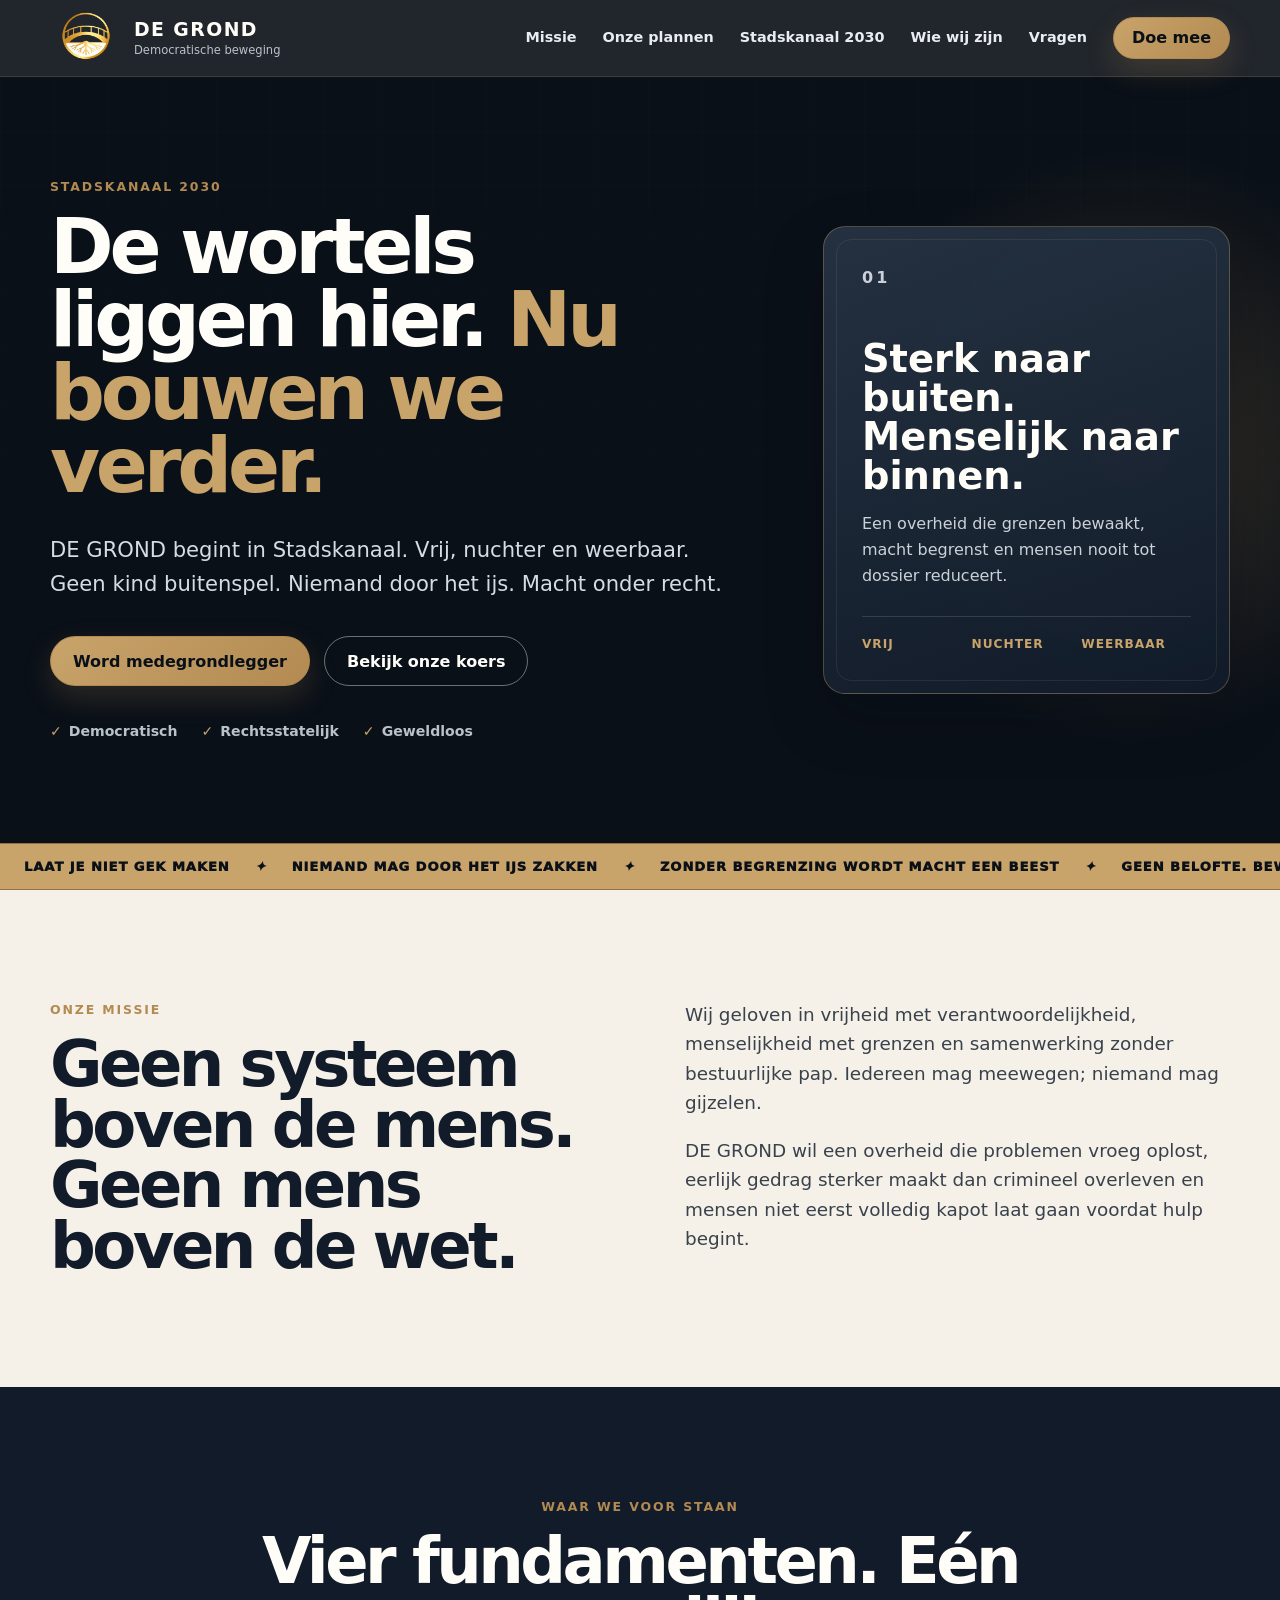
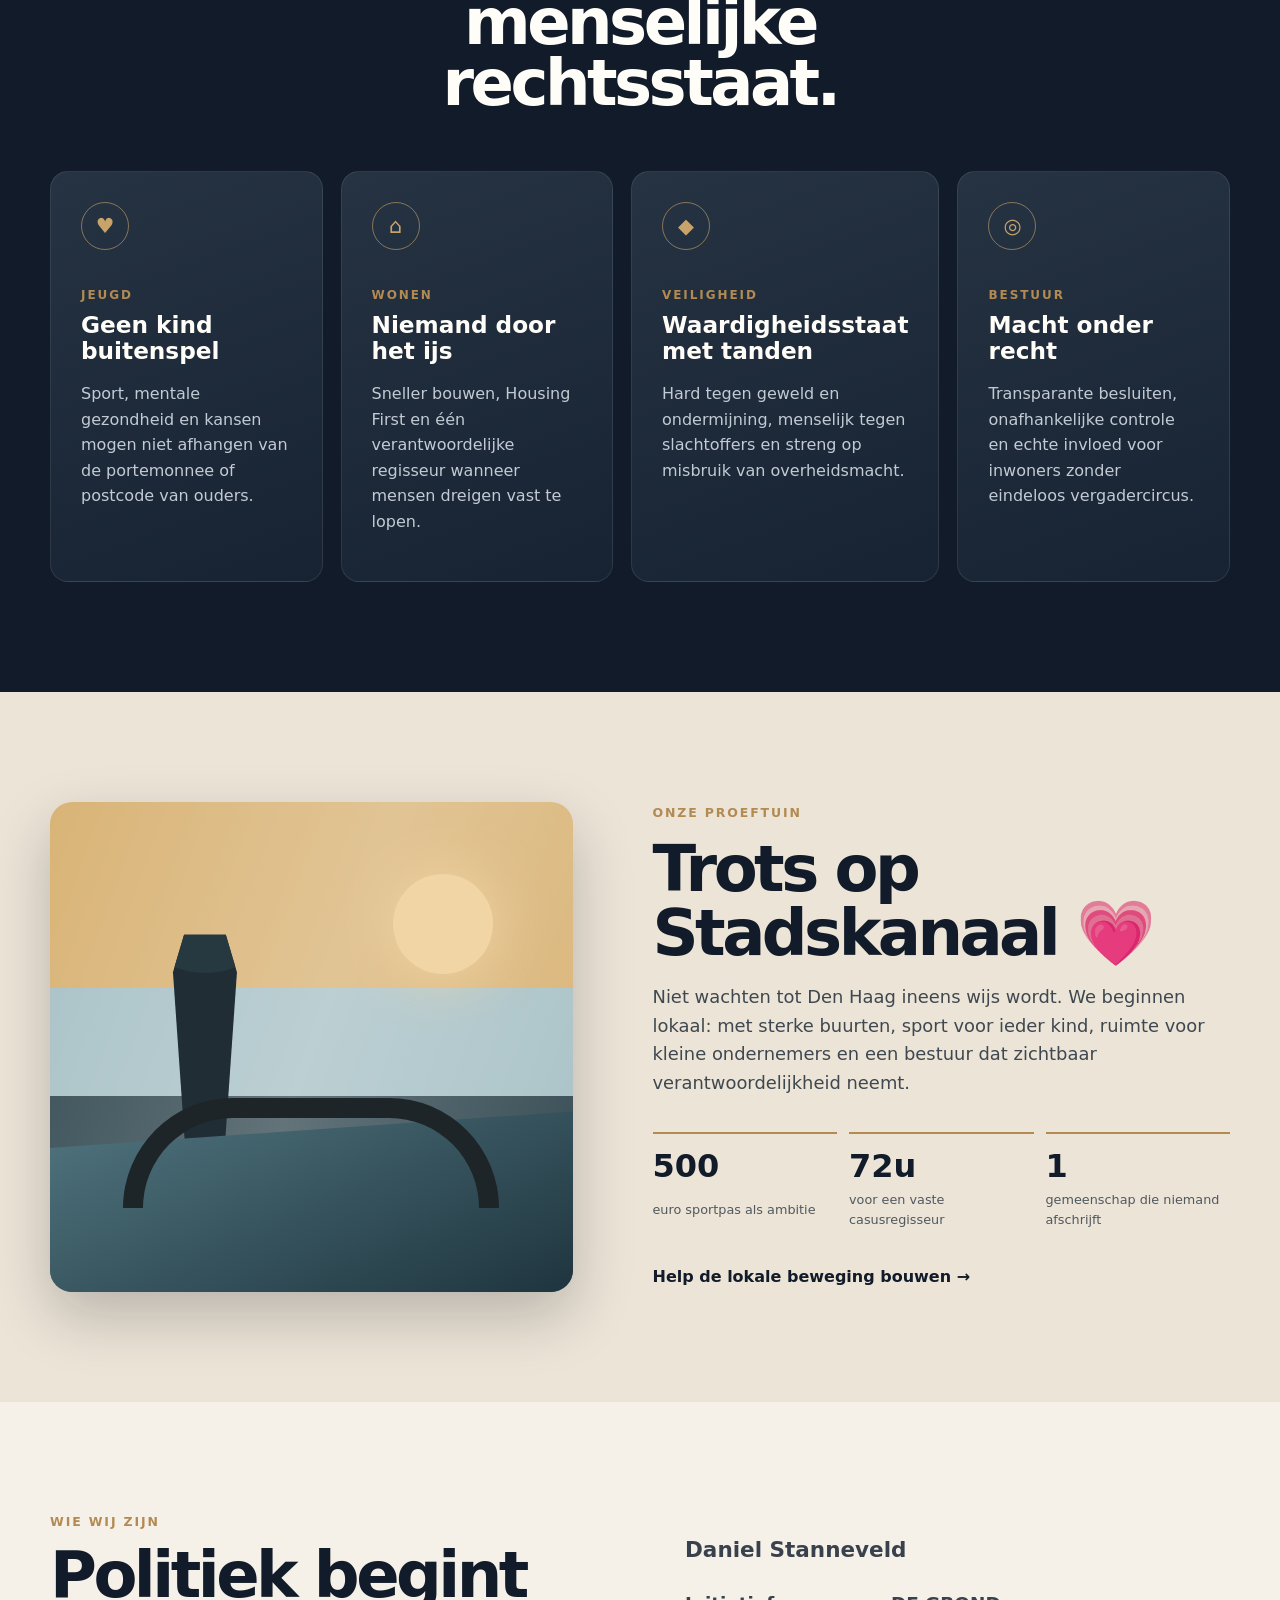
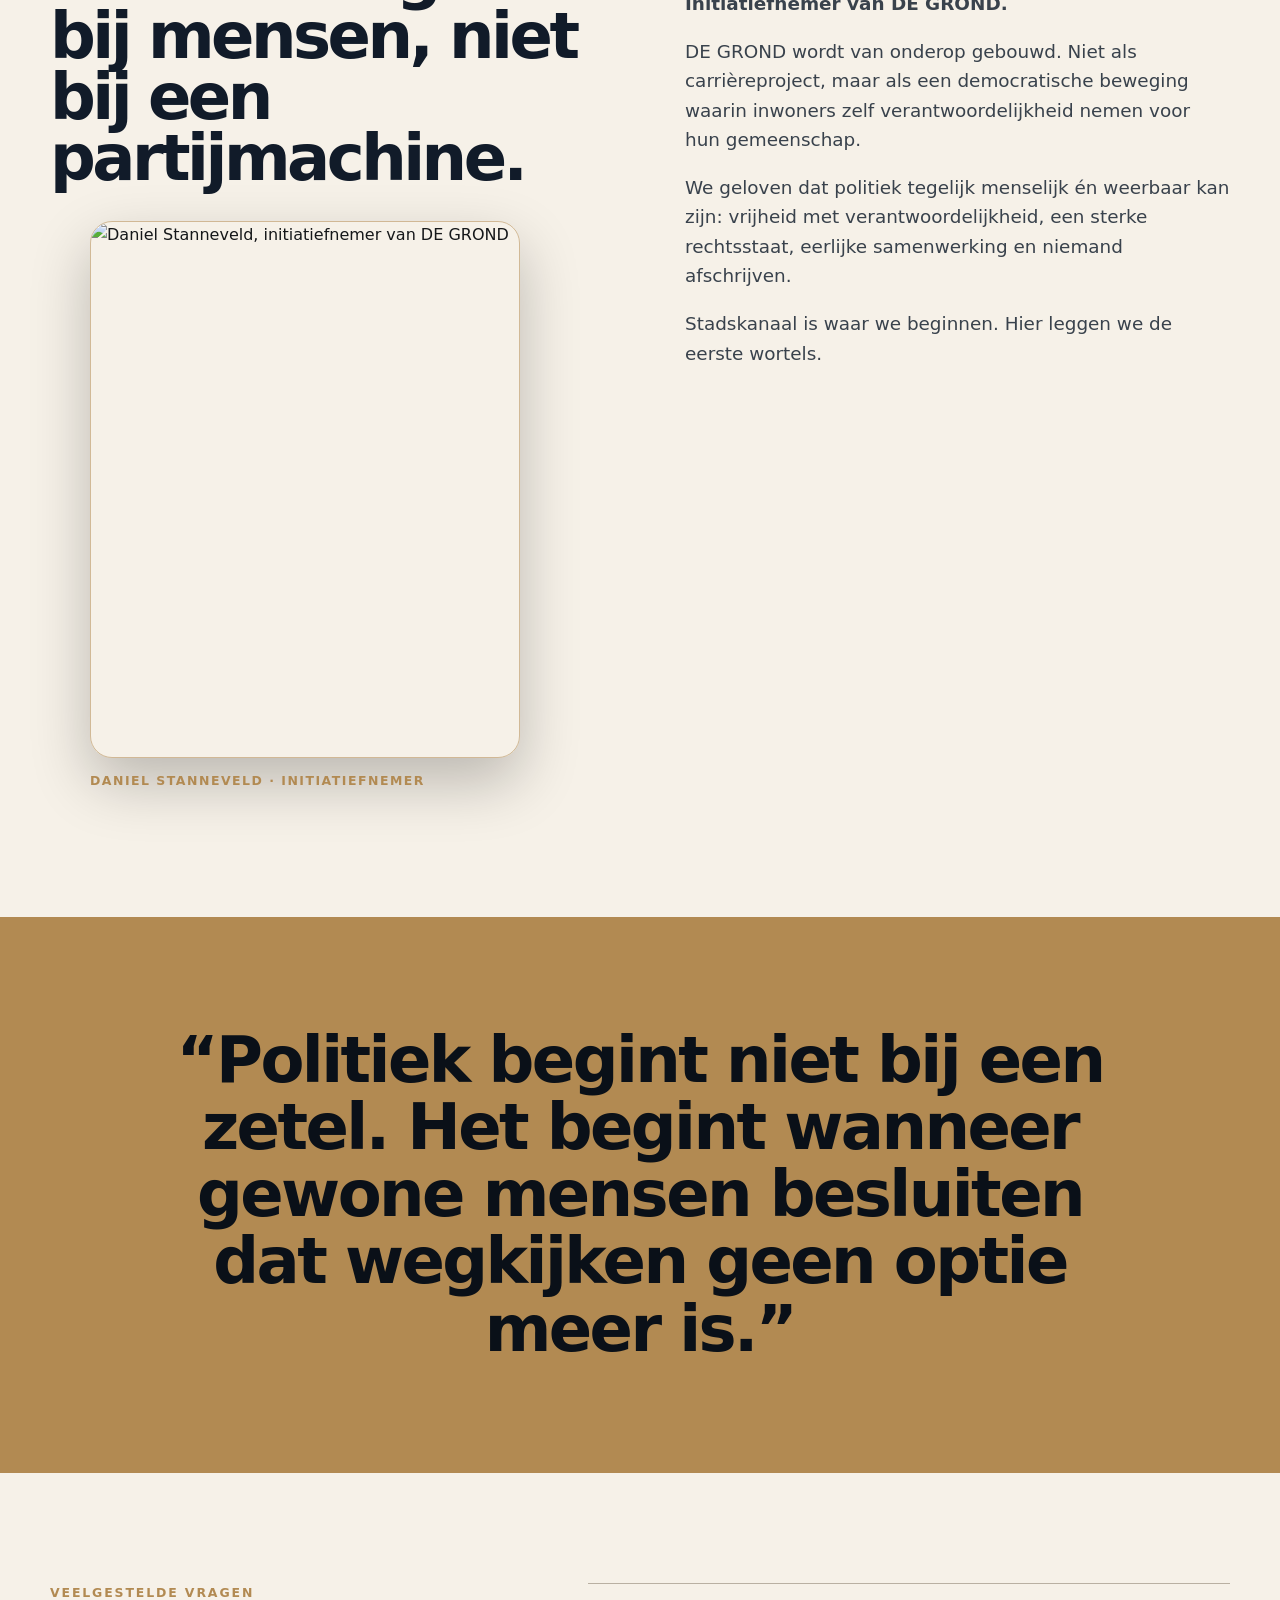
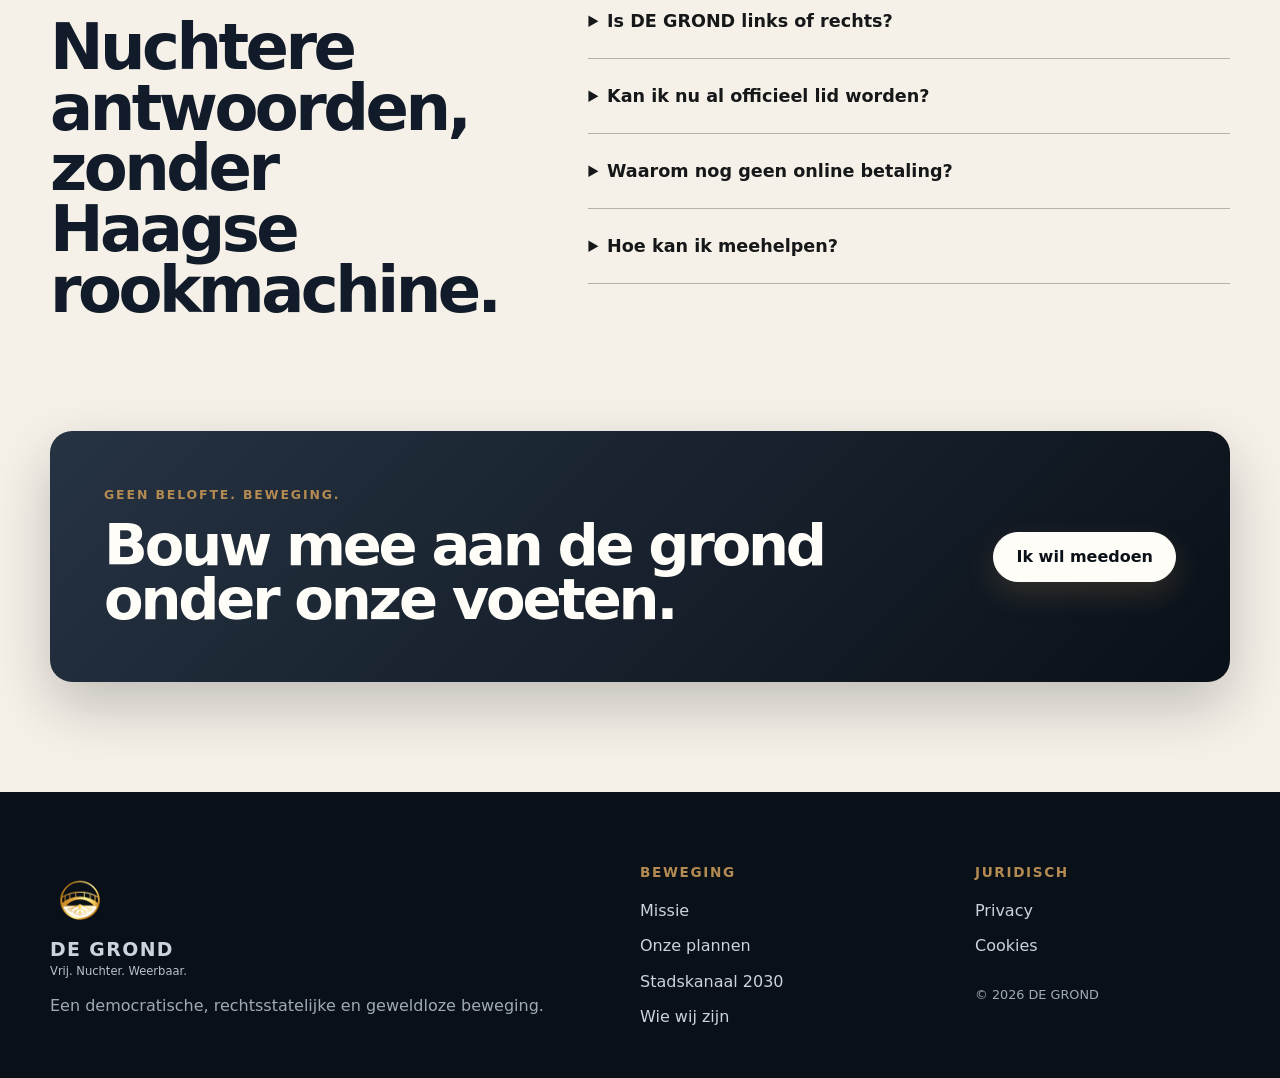
==== index.html @ 5d7a9bae "Update index.html" ====
<!doctype html>
<html lang="nl">
<head>
<meta charset="utf-8"/>
<meta content="width=device-width, initial-scale=1" name="viewport"/>
<meta content="#111B29" name="theme-color"/>
<title>DE GROND — Vrij. Nuchter. Weerbaar.</title>
<meta content="DE GROND is een democratische beweging uit Stadskanaal. Vrij. Nuchter. Weerbaar. Geen kind buitenspel. Niemand door het ijs. Macht onder recht." name="description"/>
<link href="https://de-grond-website.pages.dev/" rel="canonical"/>
<meta content="DE GROND — Vrij. Nuchter. Weerbaar." property="og:title"/>
<meta content="Een menselijk Nederland met ruggengraat. Geen kind buitenspel. Niemand mag door het ijs zakken." property="og:description"/>
<meta content="website" property="og:type"/>
<meta content="https://de-grond-website.pages.dev/" property="og:url"/>
<meta content="https://de-grond-website.pages.dev/logo.png" property="og:image"/>
<link href="styles.css" rel="stylesheet"/>
<link href="logo.png" rel="icon" type="image/png"/>
<!-- Alleen voor de foto in 'Wie wij zijn'. De rest van de vormgeving blijft in styles.css. -->
<style>
    .founder-photo-wrap {
      margin-top: 2rem;
      max-width: 430px;
    }

    .founder-photo {
      display: block;
      width: 100%;
      height: auto;
      aspect-ratio: 4 / 5;
      object-fit: cover;
      object-position: center top;
      border-radius: 22px;
      border: 1px solid rgba(178, 138, 82, 0.55);
      box-shadow: 0 24px 60px rgba(0, 0, 0, 0.24);
    }

    .founder-caption {
      margin: 0.8rem 0 0;
      font-size: 0.78rem;
      font-weight: 800;
      letter-spacing: 0.12em;
      text-transform: uppercase;
      color: #B28A52;
    }

    @media (max-width: 760px) {
      .founder-photo-wrap {
        max-width: 100%;
      }
    }
  

    /* Houd het eerste deel van de hero-titel in de oorspronkelijke kleur/opmaak. */
    .hero h1 .dg-title-main { color: inherit !important; display: inline !important; }

    /* =========================================================
       BEHEERSTAND — alleen zichtbaar met ?beheer=1
       ========================================================= */
    #dg-editor-root, #dg-editor-root * { box-sizing: border-box; }
    #dg-editor-root { position: relative; z-index: 2147483000; font-family: Arial, Helvetica, sans-serif; }
    .dg-admin-pill {
      position: fixed; left: 16px; bottom: 16px; z-index: 2147483000;
      display: flex; align-items: center; gap: 8px; padding: 9px 12px;
      border-radius: 999px; color: #fff; background: #0A1018;
      border: 1px solid rgba(200,163,106,.55); box-shadow: 0 10px 28px rgba(0,0,0,.35);
      font-size: 13px; font-weight: 800; letter-spacing: .02em;
    }
    .dg-admin-pill button { all: unset; cursor: pointer; color: #C8A36A; padding: 2px 4px; }
    .dg-editor-panel {
      position: fixed; z-index: 2147483001; top: 0; right: 0; width: min(430px, 96vw); height: 100vh;
      display: flex; flex-direction: column; color: #eef3f7; background: #0A1018;
      border-left: 1px solid rgba(200,163,106,.28); box-shadow: -20px 0 50px rgba(0,0,0,.32);
      transform: translateX(102%); transition: transform .22s ease;
    }
    .dg-editor-panel.dg-open { transform: translateX(0); }
    .dg-editor-head { padding: 18px 18px 14px; border-bottom: 1px solid rgba(255,255,255,.09); }
    .dg-editor-head-top { display: flex; align-items: center; justify-content: space-between; gap: 12px; }
    .dg-editor-title { margin: 0; font-size: 20px; color: #fff; }
    .dg-editor-sub { margin: 6px 0 0; font-size: 12px; line-height: 1.5; color: #b9c2cb; }
    .dg-icon-btn { border: 0; background: transparent; color: #fff; cursor: pointer; font-size: 24px; line-height: 1; }
    .dg-editor-search { width: 100%; margin-top: 12px; padding: 11px 12px; border-radius: 10px; border: 1px solid rgba(255,255,255,.14); background: #111B29; color: #fff; outline: none; }
    .dg-editor-body { overflow: auto; padding: 14px 14px 130px; }
    .dg-group { margin: 0 0 18px; }
    .dg-group-title { position: sticky; top: -1px; z-index: 2; margin: 0 0 8px; padding: 8px 4px; background: #0A1018; color: #C8A36A; font-size: 12px; font-weight: 900; letter-spacing: .12em; text-transform: uppercase; }
    .dg-field { margin: 0 0 10px; padding: 10px; border: 1px solid rgba(255,255,255,.09); border-radius: 12px; background: #111B29; }
    .dg-field[hidden] { display: none !important; }
    .dg-field label { display: block; margin-bottom: 7px; color: #dce3ea; font-size: 12px; font-weight: 800; }
    .dg-field textarea { width: 100%; min-height: 70px; resize: vertical; padding: 10px; border: 1px solid rgba(255,255,255,.14); border-radius: 9px; background: #08111d; color: #fff; font: 14px/1.45 Arial, Helvetica, sans-serif; outline: none; }
    .dg-field textarea:focus { border-color: rgba(200,163,106,.78); box-shadow: 0 0 0 3px rgba(200,163,106,.12); }
    .dg-jump { margin-top: 7px; border: 0; background: transparent; color: #C8A36A; cursor: pointer; padding: 0; font-size: 12px; font-weight: 800; }
    .dg-editor-actions { position: absolute; left: 0; right: 0; bottom: 0; display: grid; grid-template-columns: 1fr 1fr; gap: 8px; padding: 12px; border-top: 1px solid rgba(255,255,255,.1); background: rgba(10,16,24,.98); backdrop-filter: blur(12px); }
    .dg-action { min-height: 42px; border-radius: 10px; border: 1px solid rgba(255,255,255,.13); background: #172333; color: #fff; cursor: pointer; font-weight: 800; }
    .dg-action:hover { filter: brightness(1.08); }
    .dg-action.dg-primary { grid-column: 1 / -1; border-color: #C8A36A; background: #B28A52; color: #08111d; }
    .dg-action.dg-danger { color: #ffb3b3; }
    .dg-highlight { outline: 3px solid rgba(200,163,106,.9) !important; outline-offset: 5px !important; border-radius: 4px; }
    .dg-toast { position: fixed; z-index: 2147483003; left: 50%; bottom: 22px; transform: translateX(-50%) translateY(16px); max-width: min(620px, 92vw); padding: 12px 16px; border-radius: 12px; background: #07101a; color: #fff; border: 1px solid rgba(200,163,106,.55); box-shadow: 0 12px 36px rgba(0,0,0,.35); opacity: 0; pointer-events: none; transition: .2s ease; font-size: 14px; text-align: center; }
    .dg-toast.dg-show { opacity: 1; transform: translateX(-50%) translateY(0); }
    .dg-settings-backdrop { position: fixed; z-index: 2147483002; inset: 0; display: none; place-items: center; padding: 18px; background: rgba(0,0,0,.68); }
    .dg-settings-backdrop.dg-open { display: grid; }
    .dg-settings { width: min(560px, 96vw); max-height: 92vh; overflow: auto; border-radius: 18px; padding: 20px; background: #0A1018; color: #fff; border: 1px solid rgba(200,163,106,.4); box-shadow: 0 25px 70px rgba(0,0,0,.48); }
    .dg-settings h2 { margin: 0 0 8px; font-size: 22px; }
    .dg-settings p { color: #bec8d1; line-height: 1.55; font-size: 13px; }
    .dg-settings-grid { display: grid; grid-template-columns: 1fr 1fr; gap: 12px; }
    .dg-settings label { display: block; color: #dfe6ec; font-size: 12px; font-weight: 800; }
    .dg-settings input { width: 100%; margin-top: 6px; padding: 11px 12px; border-radius: 9px; border: 1px solid rgba(255,255,255,.14); background: #111B29; color: #fff; outline: none; }
    .dg-settings .dg-full { grid-column: 1 / -1; }
    .dg-settings-actions { display: flex; flex-wrap: wrap; justify-content: flex-end; gap: 8px; margin-top: 16px; }
    .dg-small-note { padding: 10px 12px; border-radius: 10px; background: rgba(200,163,106,.08); border: 1px solid rgba(200,163,106,.18); }
    @media (max-width: 700px) {
      .dg-editor-panel { width: 100vw; }
      .dg-settings-grid { grid-template-columns: 1fr; }
      .dg-settings .dg-full { grid-column: auto; }
      .dg-admin-pill { left: 10px; bottom: 10px; }
    }
</style>
<script type="application/ld+json">
  {
    "@context": "https://schema.org",
    "@type": "Organization",
    "name": "DE GROND",
    "description": "Democratische beweging — Vrij. Nuchter. Weerbaar.",
    "url": "https://de-grond-website.pages.dev/",
    "logo": "https://de-grond-website.pages.dev/logo.png",
    "founder": {
      "@type": "Person",
      "name": "Daniel Stanneveld"
    }
  }
  </script>
</head>
<body>
<a class="skip-link" href="#inhoud">Ga naar de inhoud</a>
<!-- =========================================================
       HEADER / MENU
       ========================================================= -->
<header class="site-header" data-edit-group="Menu" id="top">
<div class="container nav-wrap">
<a aria-label="DE GROND, naar boven" class="brand" href="#top">
<img alt="Logo DE GROND" height="72" src="logo.png" width="72"/>
<span class="brand-text">
<strong>DE GROND</strong>
<small data-edit-key="brand-subtitle" data-edit-label="Ondertitel logo">Democratische beweging</small>
</span>
</a>
<button aria-controls="site-menu" aria-expanded="false" class="menu-button" type="button">
<span class="sr-only">Menu openen</span>
<span></span><span></span><span></span>
</button>
<nav aria-label="Hoofdnavigatie" class="site-nav" id="site-menu">
<a data-edit-key="nav-missie" data-edit-label="Menu: Missie" href="#missie">Missie</a>
<a data-edit-key="nav-plannen" data-edit-label="Menu: Onze plannen" href="#speerpunten">Onze plannen</a>
<a data-edit-key="nav-stadskanaal" data-edit-label="Menu: Stadskanaal 2030" href="#stadskanaal">Stadskanaal 2030</a>
<a data-edit-key="nav-wie" data-edit-label="Menu: Wie wij zijn" href="#wie-wij-zijn">Wie wij zijn</a>
<a data-edit-key="nav-vragen" data-edit-label="Menu: Vragen" href="#vragen">Vragen</a>
<button class="button button-small join-trigger" data-edit-key="nav-doe-mee" data-edit-label="Menu: Doe mee-knop" type="button">Doe mee</button>
</nav>
</div>
</header>
<main id="inhoud">
<!-- =========================================================
         HERO — HIER KUN JE DE BELANGRIJKSTE TEKST AANPASSEN
         ========================================================= -->
<section class="hero" data-edit-group="Startpagina">
<div aria-hidden="true" class="hero-glow"></div>
<div class="container hero-grid">
<div class="hero-copy reveal">
<p class="eyebrow" data-edit-key="hero-eyebrow" data-edit-label="Kleine tekst boven titel">Stadskanaal 2030</p>
<h1><span class="dg-title-main" data-edit-key="hero-title-main" data-edit-label="Hoofdtitel — eerste deel">De wortels liggen hier.</span> <span data-edit-key="hero-title-accent" data-edit-label="Hoofdtitel — gouden deel">Nu bouwen we verder.</span></h1>
<p class="hero-lead" data-edit-key="hero-lead" data-edit-label="Introductietekst">
            DE GROND begint in Stadskanaal. Vrij, nuchter en weerbaar.
            Geen kind buitenspel. Niemand door het ijs. Macht onder recht.
          </p>
<div class="hero-actions">
<button class="button join-trigger" data-edit-key="hero-primary-button" data-edit-label="Knop: Word medegrondlegger" type="button">Word medegrondlegger</button>
<a class="button button-ghost" data-edit-key="hero-secondary-button" data-edit-label="Knop: Bekijk onze koers" href="#speerpunten">Bekijk onze koers</a>
</div>
<ul aria-label="Onze uitgangspunten" class="trust-row">
<li data-edit-key="trust-1" data-edit-label="Uitgangspunt 1">Democratisch</li>
<li data-edit-key="trust-2" data-edit-label="Uitgangspunt 2">Rechtsstatelijk</li>
<li data-edit-key="trust-3" data-edit-label="Uitgangspunt 3">Geweldloos</li>
</ul>
</div>
<aside aria-label="Kernbelofte" class="manifest-card reveal">
<p class="manifest-number" data-edit-key="manifest-number" data-edit-label="Nummer kernbelofte">01</p>
<h2><span data-edit-key="manifest-title-1" data-edit-label="Kernbelofte — regel 1">Sterk naar buiten.</span><br/><span data-edit-key="manifest-title-2" data-edit-label="Kernbelofte — regel 2">Menselijk naar binnen.</span></h2>
<p data-edit-key="manifest-body" data-edit-label="Kernbelofte — uitleg">Een overheid die grenzen bewaakt, macht begrenst en mensen nooit tot dossier reduceert.</p>
<div class="manifest-seal">
<span data-edit-key="seal-1" data-edit-label="Kernwoord 1">Vrij</span>
<span data-edit-key="seal-2" data-edit-label="Kernwoord 2">Nuchter</span>
<span data-edit-key="seal-3" data-edit-label="Kernwoord 3">Weerbaar</span>
</div>
</aside>
</div>
</section>
<!-- KERNZINNEN -->
<section aria-label="Kernzinnen" class="ticker" data-edit-group="Kernzinnen">
<div class="ticker-track">
<span data-edit-key="ticker-1" data-edit-label="Kernzin 1">Laat je niet gek maken</span><i aria-hidden="true">✦</i>
<span data-edit-key="ticker-2" data-edit-label="Kernzin 2">Niemand mag door het ijs zakken</span><i aria-hidden="true">✦</i>
<span data-edit-key="ticker-3" data-edit-label="Kernzin 3">Zonder begrenzing wordt macht een beest</span><i aria-hidden="true">✦</i>
<span data-edit-key="ticker-4" data-edit-label="Kernzin 4">Geen belofte. Beweging.</span><i aria-hidden="true">✦</i>
</div>
</section>
<!-- =========================================================
         MISSIE
         ========================================================= -->
<section class="section" data-edit-group="Missie" id="missie">
<div class="container split">
<div class="section-heading reveal">
<p class="eyebrow" data-edit-key="mission-eyebrow" data-edit-label="Missie — kleine titel">Onze missie</p>
<h2 data-edit-key="mission-title" data-edit-label="Missie — titel">Geen systeem boven de mens. Geen mens boven de wet.</h2>
</div>
<div class="prose reveal">
<p data-edit-key="mission-p1" data-edit-label="Missie — alinea 1">
            Wij geloven in vrijheid met verantwoordelijkheid, menselijkheid met grenzen
            en samenwerking zonder bestuurlijke pap. Iedereen mag meewegen; niemand mag gijzelen.
          </p>
<p data-edit-key="mission-p2" data-edit-label="Missie — alinea 2">
            DE GROND wil een overheid die problemen vroeg oplost, eerlijk gedrag sterker maakt
            dan crimineel overleven en mensen niet eerst volledig kapot laat gaan voordat hulp begint.
          </p>
</div>
</div>
</section>
<!-- =========================================================
         ONZE PLANNEN / VIER FUNDAMENTEN
         ========================================================= -->
<section class="section section-dark" data-edit-group="Onze plannen" id="speerpunten">
<div class="container">
<div class="section-heading centered reveal">
<p class="eyebrow" data-edit-key="plans-eyebrow" data-edit-label="Plannen — kleine titel">Waar we voor staan</p>
<h2 data-edit-key="plans-title" data-edit-label="Plannen — titel">Vier fundamenten. Eén menselijke rechtsstaat.</h2>
</div>
<div class="card-grid">
<article class="policy-card reveal">
<span aria-hidden="true" class="card-icon">♥</span>
<p class="card-kicker" data-edit-key="plan-1-kicker" data-edit-label="Plan 1 — thema">Jeugd</p>
<h3 data-edit-key="plan-1-title" data-edit-label="Plan 1 — titel">Geen kind buitenspel</h3>
<p data-edit-key="plan-1-body" data-edit-label="Plan 1 — uitleg">Sport, mentale gezondheid en kansen mogen niet afhangen van de portemonnee of postcode van ouders.</p>
</article>
<article class="policy-card reveal">
<span aria-hidden="true" class="card-icon">⌂</span>
<p class="card-kicker" data-edit-key="plan-2-kicker" data-edit-label="Plan 2 — thema">Wonen</p>
<h3 data-edit-key="plan-2-title" data-edit-label="Plan 2 — titel">Niemand door het ijs</h3>
<p data-edit-key="plan-2-body" data-edit-label="Plan 2 — uitleg">Sneller bouwen, Housing First en één verantwoordelijke regisseur wanneer mensen dreigen vast te lopen.</p>
</article>
<article class="policy-card reveal">
<span aria-hidden="true" class="card-icon">◆</span>
<p class="card-kicker" data-edit-key="plan-3-kicker" data-edit-label="Plan 3 — thema">Veiligheid</p>
<h3 data-edit-key="plan-3-title" data-edit-label="Plan 3 — titel">Waardigheidsstaat met tanden</h3>
<p data-edit-key="plan-3-body" data-edit-label="Plan 3 — uitleg">Hard tegen geweld en ondermijning, menselijk tegen slachtoffers en streng op misbruik van overheidsmacht.</p>
</article>
<article class="policy-card reveal">
<span aria-hidden="true" class="card-icon">◎</span>
<p class="card-kicker" data-edit-key="plan-4-kicker" data-edit-label="Plan 4 — thema">Bestuur</p>
<h3 data-edit-key="plan-4-title" data-edit-label="Plan 4 — titel">Macht onder recht</h3>
<p data-edit-key="plan-4-body" data-edit-label="Plan 4 — uitleg">Transparante besluiten, onafhankelijke controle en echte invloed voor inwoners zonder eindeloos vergadercircus.</p>
</article>
</div>
</div>
</section>
<!-- =========================================================
         STADSKANAAL 2030
         ========================================================= -->
<section class="section stadskanaal" data-edit-group="Stadskanaal 2030" id="stadskanaal">
<div class="container locality-grid">
<div aria-hidden="true" class="locality-art reveal">
<div class="sun"></div>
<div class="water-tower"><span></span></div>
<div class="canal"></div>
<div class="bridge-shape"></div>
</div>
<div class="locality-copy reveal">
<p class="eyebrow" data-edit-key="local-eyebrow" data-edit-label="Stadskanaal — kleine titel">Onze proeftuin</p>
<h2 data-edit-key="local-title" data-edit-label="Stadskanaal — titel">Trots op Stadskanaal 💗</h2>
<p data-edit-key="local-body" data-edit-label="Stadskanaal — tekst">
            Niet wachten tot Den Haag ineens wijs wordt. We beginnen lokaal:
            met sterke buurten, sport voor ieder kind, ruimte voor kleine ondernemers
            en een bestuur dat zichtbaar verantwoordelijkheid neemt.
          </p>
<div class="locality-points">
<div><strong data-edit-key="local-stat-1-number" data-edit-label="Blok 1 — getal">500</strong><span data-edit-key="local-stat-1-label" data-edit-label="Blok 1 — uitleg">euro sportpas als ambitie</span></div>
<div><strong data-edit-key="local-stat-2-number" data-edit-label="Blok 2 — getal">72u</strong><span data-edit-key="local-stat-2-label" data-edit-label="Blok 2 — uitleg">voor een vaste casusregisseur</span></div>
<div><strong data-edit-key="local-stat-3-number" data-edit-label="Blok 3 — getal">1</strong><span data-edit-key="local-stat-3-label" data-edit-label="Blok 3 — uitleg">gemeenschap die niemand afschrijft</span></div>
</div>
<button class="text-link join-trigger" data-edit-key="local-button" data-edit-label="Stadskanaal — oproepknop" type="button">Help de lokale beweging bouwen →</button>
</div>
</div>
</section>
<!-- =========================================================
         WIE WIJ ZIJN — FOTO + TEKST
         Zorg dat daniel-stanneveld.png in dezelfde GitHub-map staat.
         ========================================================= -->
<section class="section" data-edit-group="Wie wij zijn" id="wie-wij-zijn">
<div class="container split">
<div class="section-heading reveal">
<p class="eyebrow" data-edit-key="who-eyebrow" data-edit-label="Wie wij zijn — kleine titel">Wie wij zijn</p>
<h2 data-edit-key="who-title" data-edit-label="Wie wij zijn — titel">Politiek begint bij mensen, niet bij een partijmachine.</h2>
<figure class="founder-photo-wrap">
<img alt="Daniel Stanneveld, initiatiefnemer van DE GROND" class="founder-photo" decoding="async" height="1376" loading="lazy" src="daniel-stanneveld.png" width="1104"/>
<figcaption class="founder-caption" data-edit-key="founder-caption" data-edit-label="Foto-onderschrift">Daniel Stanneveld · Initiatiefnemer</figcaption>
</figure>
</div>
<div class="prose reveal">
<h3 data-edit-key="founder-name" data-edit-label="Naam initiatiefnemer">Daniel Stanneveld</h3>
<p><strong data-edit-key="founder-role" data-edit-label="Rol initiatiefnemer">Initiatiefnemer van DE GROND.</strong></p>
<p data-edit-key="founder-p1" data-edit-label="Wie wij zijn — alinea 1">
            DE GROND wordt van onderop gebouwd. Niet als carrièreproject,
            maar als een democratische beweging waarin inwoners zelf
            verantwoordelijkheid nemen voor hun gemeenschap.
          </p>
<p data-edit-key="founder-p2" data-edit-label="Wie wij zijn — alinea 2">
            We geloven dat politiek tegelijk menselijk én weerbaar kan zijn:
            vrijheid met verantwoordelijkheid, een sterke rechtsstaat,
            eerlijke samenwerking en niemand afschrijven.
          </p>
<p data-edit-key="founder-p3" data-edit-label="Wie wij zijn — alinea 3">
            Stadskanaal is waar we beginnen. Hier leggen we de eerste wortels.
          </p>
</div>
</div>
</section>
<!-- QUOTE -->
<section class="section quote-section" data-edit-group="Citaat">
<div class="container reveal">
<blockquote data-edit-key="quote-main" data-edit-label="Citaat">
          “Politiek begint niet bij een zetel. Het begint wanneer gewone mensen besluiten dat wegkijken geen optie meer is.”
        </blockquote>
</div>
</section>
<!-- =========================================================
         VEELGESTELDE VRAGEN
         ========================================================= -->
<section class="section" data-edit-group="Veelgestelde vragen" id="vragen">
<div class="container faq-grid">
<div class="section-heading reveal">
<p class="eyebrow" data-edit-key="faq-eyebrow" data-edit-label="Vragen — kleine titel">Veelgestelde vragen</p>
<h2 data-edit-key="faq-title" data-edit-label="Vragen — titel">Nuchtere antwoorden, zonder Haagse rookmachine.</h2>
</div>
<div class="accordion reveal">
<details>
<summary data-edit-key="faq-1-q" data-edit-label="Vraag 1">Is DE GROND links of rechts?</summary>
<p data-edit-key="faq-1-a" data-edit-label="Antwoord 1">
              DE GROND is sociaal-liberaal en patriottisch: vrijheid én bestaanszekerheid,
              een sterke rechtsstaat én een sterke landsverdediging.
            </p>
</details>
<details>
<summary data-edit-key="faq-2-q" data-edit-label="Vraag 2">Kan ik nu al officieel lid worden?</summary>
<p data-edit-key="faq-2-a" data-edit-label="Antwoord 2">
              Deze gratis website verzamelt nog geen officiële ledenadministratie of betalingen.
              Je kunt wel veilig je interesse kenbaar maken via je eigen e-mailprogramma.
            </p>
</details>
<details>
<summary data-edit-key="faq-3-q" data-edit-label="Vraag 3">Waarom nog geen online betaling?</summary>
<p data-edit-key="faq-3-a" data-edit-label="Antwoord 3">
              Een betrouwbare ledenadministratie vereist beveiligde opslag, juridische inrichting
              en een betaalprovider. Dat kan later worden gekoppeld, maar is niet volledig gratis.
            </p>
</details>
<details>
<summary data-edit-key="faq-4-q" data-edit-label="Vraag 4">Hoe kan ik meehelpen?</summary>
<p data-edit-key="faq-4-a" data-edit-label="Antwoord 4">
              Als medegrondlegger, vrijwilliger, inhoudelijk denker, campagnebouwer of kritische meelezer.
              Een beweging heeft geen klapvee nodig, maar mensen met geweten en initiatief.
            </p>
</details>
</div>
</div>
</section>
<!-- CALL TO ACTION -->
<section class="cta-section" data-edit-group="Oproep">
<div class="container cta-card reveal">
<div>
<p class="eyebrow" data-edit-key="cta-eyebrow" data-edit-label="Oproep — kleine titel">Geen belofte. Beweging.</p>
<h2 data-edit-key="cta-title" data-edit-label="Oproep — titel">Bouw mee aan de grond onder onze voeten.</h2>
</div>
<button class="button button-light join-trigger" data-edit-key="cta-button" data-edit-label="Oproep — knop" type="button">Ik wil meedoen</button>
</div>
</section>
</main>
<!-- =========================================================
       FOOTER
       ========================================================= -->
<footer class="site-footer" data-edit-group="Footer">
<div class="container footer-grid">
<div>
<a class="footer-brand" href="#top">
<img alt="Logo DE GROND" height="60" src="logo.png" width="60"/>
<span class="brand-text">
<strong>DE GROND</strong>
<small data-edit-key="footer-subtitle" data-edit-label="Footer — slogan">Vrij. Nuchter. Weerbaar.</small>
</span>
</a>
<p data-edit-key="footer-tagline" data-edit-label="Footer — beschrijving">Een democratische, rechtsstatelijke en geweldloze beweging.</p>
</div>
<div>
<h3>Beweging</h3>
<a data-edit-key="nav-missie" href="#missie">Missie</a>
<a data-edit-key="nav-plannen" href="#speerpunten">Onze plannen</a>
<a data-edit-key="nav-stadskanaal" href="#stadskanaal">Stadskanaal 2030</a>
<a data-edit-key="nav-wie" href="#wie-wij-zijn">Wie wij zijn</a>
</div>
<div>
<h3>Juridisch</h3>
<button class="footer-link" id="privacy-open" type="button">Privacy</button>
<button class="footer-link" id="cookies-open" type="button">Cookies</button>
<p class="copyright">© <span id="year"></span> DE GROND</p>
</div>
</div>
</footer>
<!-- =========================================================
       DOE MEE-VENSTER
       script.js regelt het openen, sluiten en versturen.
       ========================================================= -->
<dialog aria-labelledby="join-title" class="modal" data-edit-group="Doe mee-venster" id="join-modal">
<button aria-label="Sluiten" class="modal-close" type="button">×</button>
<div class="modal-content">
<p class="eyebrow" data-edit-key="join-eyebrow" data-edit-label="Doe mee — kleine titel">Word medegrondlegger</p>
<h2 data-edit-key="join-title" data-edit-label="Doe mee — titel" id="join-title">Laat weten hoe jij wilt bijdragen.</h2>
<p class="modal-note" data-edit-key="join-note" data-edit-label="Doe mee — uitleg">
        Je gegevens worden niet op deze website opgeslagen.
        Na verzenden opent je eigen e-mailprogramma met een vooraf ingevuld bericht.
      </p>
<form id="join-form">
<label>
          Naam
          <input autocomplete="name" maxlength="80" name="name" required=""/>
</label>
<label>
          E-mailadres
          <input autocomplete="email" maxlength="120" name="email" required="" type="email"/>
</label>
<label>
          Ik wil bijdragen als
          <select name="role" required="">
<option value="">Maak een keuze</option>
<option>Medegrondlegger</option>
<option>Vrijwilliger</option>
<option>Inhoudelijk denker</option>
<option>Campagnebouwer</option>
<option>Ik weet het nog niet</option>
</select>
</label>
<label>
          Mijn bericht
          <textarea maxlength="600" name="message" placeholder="Vertel kort wat je aanspreekt of wat je kunt bijdragen." rows="4"></textarea>
</label>
<label class="check-label">
<input name="consent" required="" type="checkbox"/>
<span>Ik kies er zelf voor om deze informatie per e-mail te versturen.</span>
</label>
<button class="button" data-edit-key="join-submit" data-edit-label="Doe mee — verzendknop" type="submit">Open mijn e-mail</button>
</form>
</div>
</dialog>
<!-- PRIVACY / COOKIES-VENSTER -->
<dialog aria-labelledby="info-title" class="modal text-modal" id="info-modal">
<button aria-label="Sluiten" class="modal-close" type="button">×</button>
<div class="modal-content">
<h2 id="info-title">Privacy</h2>
<div id="info-body"></div>
</div>
</dialog>
<noscript>
<p class="noscript">
      JavaScript staat uit. De inhoud blijft leesbaar, maar het menu en contactvenster werken dan niet.
    </p>
</noscript>
<script src="script.js"></script><script id="dg-admin-script">
(() => {
  'use strict';

  const params = new URLSearchParams(window.location.search);
  if (params.get('beheer') !== '1') return;

  const DRAFT_KEY = 'dgWebsiteDraftV2';
  const GITHUB_KEY = 'dgGithubSettingsV1';
  const API_VERSION = '2026-03-10';
  let githubToken = '';
  let publishAfterSettings = false;
  let saveTimer = null;

  const editableNodes = [...document.querySelectorAll('[data-edit-key]')];
  const entries = [];
  const byKey = new Map();

  const cleanText = (el) => (el.textContent || '').replace(/\s+/g, ' ').trim();
  const nodesFor = (key) => editableNodes.filter((el) => el.dataset.editKey === key);

  editableNodes.forEach((el) => {
    const key = el.dataset.editKey;
    if (byKey.has(key)) return;
    const group = el.closest('[data-edit-group]')?.dataset.editGroup || 'Overig';
    const label = el.dataset.editLabel || cleanText(el).slice(0, 72) || key;
    const entry = { key, group, label, first: el };
    byKey.set(key, entry);
    entries.push(entry);
  });

  const root = document.createElement('div');
  root.id = 'dg-editor-root';
  root.setAttribute('data-dg-runtime', 'true');
  root.innerHTML = `
    <div class="dg-admin-pill">
      <span>✏️ Beheerstand</span>
      <button type="button" id="dg-open-editor">Teksten bewerken</button>
    </div>

    <aside class="dg-editor-panel" id="dg-editor-panel" aria-label="Website teksten bewerken">
      <div class="dg-editor-head">
        <div class="dg-editor-head-top">
          <div>
            <h2 class="dg-editor-title">Teksten bewerken</h2>
            <p class="dg-editor-sub">Verander de tekst hier. Je ziet de wijziging meteen op de pagina.</p>
          </div>
          <button class="dg-icon-btn" type="button" id="dg-close-editor" aria-label="Editor sluiten">×</button>
        </div>
        <input class="dg-editor-search" id="dg-editor-search" type="search" placeholder="Zoek een tekst of onderdeel…" autocomplete="off">
      </div>
      <div class="dg-editor-body" id="dg-editor-body"></div>
      <div class="dg-editor-actions">
        <button class="dg-action" type="button" id="dg-save-draft">Concept bewaren</button>
        <button class="dg-action" type="button" id="dg-download">Backup downloaden</button>
        <button class="dg-action" type="button" id="dg-settings-button">GitHub instellen</button>
        <button class="dg-action dg-danger" type="button" id="dg-reset">Concept wissen</button>
        <button class="dg-action dg-primary" type="button" id="dg-publish">🚀 Publiceer naar GitHub</button>
      </div>
    </aside>

    <div class="dg-settings-backdrop" id="dg-settings-backdrop" aria-hidden="true">
      <div class="dg-settings" role="dialog" aria-modal="true" aria-labelledby="dg-settings-title">
        <h2 id="dg-settings-title">GitHub koppelen</h2>
        <p>Deze gegevens zijn nodig om jouw <strong>index.html</strong> rechtstreeks vanuit de website bij te werken. Alleen eigenaar, repository, branch en pad worden op dit apparaat onthouden.</p>
        <div class="dg-settings-grid">
          <label>GitHub gebruikersnaam / organisatie
            <input id="dg-gh-owner" autocomplete="off" placeholder="bijv. danielstanneveld">
          </label>
          <label>Repository
            <input id="dg-gh-repo" autocomplete="off" placeholder="bijv. de-grond-website">
          </label>
          <label>Branch
            <input id="dg-gh-branch" autocomplete="off" value="main">
          </label>
          <label>Bestandspad
            <input id="dg-gh-path" autocomplete="off" value="index.html">
          </label>
          <label class="dg-full">Fine-grained GitHub token
            <input id="dg-gh-token" type="password" autocomplete="new-password" spellcheck="false" placeholder="github_pat_…">
          </label>
        </div>
        <p class="dg-small-note">🔐 Het token wordt <strong>niet opgeslagen</strong> in localStorage of in je websitebestand. Het blijft alleen in het geheugen zolang deze pagina openstaat. Geef het token alleen toegang tot deze repository met <strong>Contents: Read and write</strong>.</p>
        <div class="dg-settings-actions">
          <button class="dg-action" type="button" id="dg-settings-cancel">Annuleren</button>
          <button class="dg-action dg-primary" type="button" id="dg-settings-save">Opslaan en doorgaan</button>
        </div>
      </div>
    </div>

    <div class="dg-toast" id="dg-toast" role="status" aria-live="polite"></div>
  `;
  document.body.appendChild(root);

  const $ = (id) => document.getElementById(id);
  const panel = $('dg-editor-panel');
  const body = $('dg-editor-body');
  const search = $('dg-editor-search');
  const backdrop = $('dg-settings-backdrop');
  const toast = $('dg-toast');

  function toastMessage(message, duration = 3200) {
    toast.textContent = message;
    toast.classList.add('dg-show');
    window.clearTimeout(toastMessage.timer);
    toastMessage.timer = window.setTimeout(() => toast.classList.remove('dg-show'), duration);
  }

  function groupEntries() {
    const groups = new Map();
    entries.forEach((entry) => {
      if (!groups.has(entry.group)) groups.set(entry.group, []);
      groups.get(entry.group).push(entry);
    });
    return groups;
  }

  function currentValue(key) {
    const first = nodesFor(key)[0];
    return first ? cleanText(first) : '';
  }

  function applyValue(key, value) {
    nodesFor(key).forEach((el) => { el.textContent = value; });
  }

  function collectValues() {
    const out = {};
    entries.forEach((entry) => { out[entry.key] = currentValue(entry.key); });
    return out;
  }

  function saveDraft(silent = false) {
    try {
      localStorage.setItem(DRAFT_KEY, JSON.stringify(collectValues()));
      if (!silent) toastMessage('✅ Concept bewaard op dit apparaat.');
    } catch (err) {
      if (!silent) toastMessage('Kon het concept niet lokaal bewaren.');
    }
  }

  function scheduleDraftSave() {
    window.clearTimeout(saveTimer);
    saveTimer = window.setTimeout(() => saveDraft(true), 450);
  }

  function loadDraft() {
    try {
      const raw = localStorage.getItem(DRAFT_KEY);
      if (!raw) return;
      const draft = JSON.parse(raw);
      Object.entries(draft).forEach(([key, value]) => {
        if (byKey.has(key) && typeof value === 'string') applyValue(key, value);
      });
      toastMessage('📝 Je lokale concept is hersteld.', 2300);
    } catch (_) {}
  }

  function renderFields() {
    body.innerHTML = '';
    groupEntries().forEach((groupItems, groupName) => {
      const section = document.createElement('section');
      section.className = 'dg-group';
      section.dataset.group = groupName.toLowerCase();

      const h = document.createElement('h3');
      h.className = 'dg-group-title';
      h.textContent = groupName;
      section.appendChild(h);

      groupItems.forEach((entry) => {
        const wrap = document.createElement('div');
        wrap.className = 'dg-field';
        wrap.dataset.key = entry.key;
        wrap.dataset.search = `${groupName} ${entry.label} ${currentValue(entry.key)}`.toLowerCase();

        const label = document.createElement('label');
        label.htmlFor = `dg-field-${entry.key}`;
        label.textContent = entry.label;

        const textarea = document.createElement('textarea');
        textarea.id = `dg-field-${entry.key}`;
        textarea.value = currentValue(entry.key);
        textarea.rows = Math.min(6, Math.max(2, Math.ceil(textarea.value.length / 55)));
        textarea.addEventListener('input', () => {
          applyValue(entry.key, textarea.value.trim());
          wrap.dataset.search = `${groupName} ${entry.label} ${textarea.value}`.toLowerCase();
          scheduleDraftSave();
        });
        textarea.addEventListener('focus', () => highlight(entry.first));
        textarea.addEventListener('blur', () => unhighlight(entry.first));

        const jump = document.createElement('button');
        jump.type = 'button';
        jump.className = 'dg-jump';
        jump.textContent = '↗ Toon op pagina';
        jump.addEventListener('click', () => {
          panel.classList.remove('dg-open');
          window.setTimeout(() => {
            entry.first.scrollIntoView({ behavior: 'smooth', block: 'center' });
            highlight(entry.first);
            window.setTimeout(() => unhighlight(entry.first), 1800);
          }, 180);
        });

        wrap.append(label, textarea, jump);
        section.appendChild(wrap);
      });
      body.appendChild(section);
    });
  }

  function highlight(el) { if (el) el.classList.add('dg-highlight'); }
  function unhighlight(el) { if (el) el.classList.remove('dg-highlight'); }

  function filterFields() {
    const q = search.value.trim().toLowerCase();
    body.querySelectorAll('.dg-field').forEach((field) => {
      field.hidden = !!q && !field.dataset.search.includes(q);
    });
    body.querySelectorAll('.dg-group').forEach((groupEl) => {
      const anyVisible = [...groupEl.querySelectorAll('.dg-field')].some((f) => !f.hidden);
      groupEl.hidden = !anyVisible;
    });
  }

  function resetRuntimeStateOnClone(clone) {
    clone.querySelector('#dg-editor-root')?.remove();
    clone.querySelectorAll('.dg-highlight').forEach((el) => el.classList.remove('dg-highlight'));
    clone.querySelectorAll('.reveal.visible').forEach((el) => el.classList.remove('visible'));
    clone.querySelectorAll('dialog[open]').forEach((el) => el.removeAttribute('open'));
    clone.querySelector('#site-menu')?.classList.remove('open');
    const menuButton = clone.querySelector('.menu-button');
    if (menuButton) menuButton.setAttribute('aria-expanded', 'false');
    clone.querySelector('body')?.classList.remove('menu-open', 'modal-open');
    clone.querySelector('body')?.removeAttribute('style');
    const year = clone.querySelector('#year');
    if (year) year.textContent = '';
    const infoBody = clone.querySelector('#info-body');
    if (infoBody) infoBody.innerHTML = '';
    return clone;
  }

  function serializePage() {
    const clone = resetRuntimeStateOnClone(document.documentElement.cloneNode(true));
    return '<!doctype html>\n' + clone.outerHTML + '\n';
  }

  function downloadHtml() {
    saveDraft(true);
    const blob = new Blob([serializePage()], { type: 'text/html;charset=utf-8' });
    const url = URL.createObjectURL(blob);
    const a = document.createElement('a');
    a.href = url;
    a.download = 'index.html';
    document.body.appendChild(a);
    a.click();
    a.remove();
    URL.revokeObjectURL(url);
    toastMessage('⬇️ Backup index.html gedownload.');
  }

  function getGithubSettings() {
    try {
      return { branch: 'main', path: 'index.html', ...JSON.parse(localStorage.getItem(GITHUB_KEY) || '{}') };
    } catch (_) {
      return { owner: '', repo: '', branch: 'main', path: 'index.html' };
    }
  }

  function openSettings(publishAfter = false) {
    publishAfterSettings = publishAfter;
    const s = getGithubSettings();
    $('dg-gh-owner').value = s.owner || '';
    $('dg-gh-repo').value = s.repo || '';
    $('dg-gh-branch').value = s.branch || 'main';
    $('dg-gh-path').value = s.path || 'index.html';
    $('dg-gh-token').value = githubToken || '';
    backdrop.classList.add('dg-open');
    backdrop.setAttribute('aria-hidden', 'false');
    window.setTimeout(() => $('dg-gh-owner').focus(), 50);
  }

  function closeSettings() {
    backdrop.classList.remove('dg-open');
    backdrop.setAttribute('aria-hidden', 'true');
  }

  function saveSettings() {
    const settings = {
      owner: $('dg-gh-owner').value.trim(),
      repo: $('dg-gh-repo').value.trim(),
      branch: $('dg-gh-branch').value.trim() || 'main',
      path: $('dg-gh-path').value.trim() || 'index.html'
    };
    const token = $('dg-gh-token').value.trim();
    if (!settings.owner || !settings.repo) {
      toastMessage('Vul je GitHub gebruikersnaam/organisatie en repository in.');
      return null;
    }
    if (token) githubToken = token;
    localStorage.setItem(GITHUB_KEY, JSON.stringify(settings));
    closeSettings();
    toastMessage('✅ GitHub-instellingen bewaard. Token blijft alleen in deze pagina.');
    return settings;
  }

  function utf8ToBase64(text) {
    const bytes = new TextEncoder().encode(text);
    let binary = '';
    const chunkSize = 0x8000;
    for (let i = 0; i < bytes.length; i += chunkSize) {
      binary += String.fromCharCode(...bytes.subarray(i, i + chunkSize));
    }
    return btoa(binary);
  }

  function ghHeaders() {
    return {
      'Accept': 'application/vnd.github+json',
      'Authorization': `Bearer ${githubToken}`,
      'X-GitHub-Api-Version': API_VERSION,
      'Content-Type': 'application/json'
    };
  }

  function encodePath(path) {
    return path.split('/').filter(Boolean).map(encodeURIComponent).join('/');
  }

  async function publishToGithub() {
    const settings = getGithubSettings();
    if (!settings.owner || !settings.repo || !githubToken) {
      openSettings(true);
      return;
    }

    const button = $('dg-publish');
    const oldText = button.textContent;
    button.disabled = true;
    button.textContent = 'Publiceren…';
    toastMessage('GitHub wordt bijgewerkt…', 1800);

    try {
      saveDraft(true);
      const owner = encodeURIComponent(settings.owner);
      const repo = encodeURIComponent(settings.repo);
      const path = encodePath(settings.path || 'index.html');
      const branch = settings.branch || 'main';
      const endpoint = `https://api.github.com/repos/${owner}/${repo}/contents/${path}`;

      const getResponse = await fetch(`${endpoint}?ref=${encodeURIComponent(branch)}`, {
        method: 'GET', headers: ghHeaders()
      });

      if (getResponse.status === 401 || getResponse.status === 403) {
        throw new Error('GitHub weigert het token. Controleer of het token geldig is en Contents: Read and write heeft.');
      }
      if (getResponse.status === 404) {
        throw new Error('Repository, branch of index.html niet gevonden. Controleer je GitHub-instellingen.');
      }
      if (!getResponse.ok) {
        throw new Error(`GitHub kon index.html niet ophalen (HTTP ${getResponse.status}).`);
      }

      const fileInfo = await getResponse.json();
      const html = serializePage();
      const payload = {
        message: 'Website teksten bijgewerkt via DE GROND beheer',
        content: utf8ToBase64(html),
        sha: fileInfo.sha,
        branch
      };

      const putResponse = await fetch(endpoint, {
        method: 'PUT', headers: ghHeaders(), body: JSON.stringify(payload)
      });
      const result = await putResponse.json().catch(() => ({}));

      if (!putResponse.ok) {
        const detail = result?.message ? ` ${result.message}` : '';
        throw new Error(`Publiceren mislukt (HTTP ${putResponse.status}).${detail}`);
      }

      localStorage.removeItem(DRAFT_KEY);
      const commitUrl = result?.commit?.html_url;
      toastMessage('✅ GitHub bijgewerkt. Cloudflare kan nu automatisch opnieuw deployen.', 5200);
      if (commitUrl) console.info('DE GROND commit:', commitUrl);
    } catch (err) {
      console.error(err);
      toastMessage(`❌ ${err.message || 'Publiceren mislukt.'}`, 6500);
    } finally {
      button.disabled = false;
      button.textContent = oldText;
    }
  }

  $('dg-open-editor').addEventListener('click', () => panel.classList.add('dg-open'));
  $('dg-close-editor').addEventListener('click', () => panel.classList.remove('dg-open'));
  search.addEventListener('input', filterFields);
  $('dg-save-draft').addEventListener('click', () => saveDraft(false));
  $('dg-download').addEventListener('click', downloadHtml);
  $('dg-settings-button').addEventListener('click', () => openSettings(false));
  $('dg-publish').addEventListener('click', publishToGithub);
  $('dg-reset').addEventListener('click', () => {
    if (!window.confirm('Je lokale concept wissen en de live versie opnieuw laden?')) return;
    localStorage.removeItem(DRAFT_KEY);
    window.location.reload();
  });
  $('dg-settings-cancel').addEventListener('click', () => { publishAfterSettings = false; closeSettings(); });
  $('dg-settings-save').addEventListener('click', () => {
    const s = saveSettings();
    if (s && publishAfterSettings) {
      publishAfterSettings = false;
      window.setTimeout(publishToGithub, 80);
    }
  });
  backdrop.addEventListener('click', (event) => {
    if (event.target === backdrop) { publishAfterSettings = false; closeSettings(); }
  });
  document.addEventListener('keydown', (event) => {
    if (event.key === 'Escape') {
      if (backdrop.classList.contains('dg-open')) { publishAfterSettings = false; closeSettings(); }
      else panel.classList.remove('dg-open');
    }
  });

  loadDraft();
  renderFields();
})();
</script>
</body>
</html>
---- styles.css ----
:root {
  --night: #111B29;
  --deep: #0A1018;
  --slate: #263343;
  --gold: #B28A52;
  --brass: #967043;
  --light-gold: #C8A36A;
  --ink: #151719;
  --paper: #F6F1E8;
  --white: #FFFDF8;
  --muted: #B9C1CA;
  --pink: #E56792;
  --shadow: 0 24px 60px rgba(4, 10, 18, .22);
  --radius: 22px;
  --max: 1180px;
}

* { box-sizing: border-box; }
html { scroll-behavior: smooth; }
body {
  margin: 0;
  background: var(--paper);
  color: var(--ink);
  font-family: Inter, ui-sans-serif, system-ui, -apple-system, BlinkMacSystemFont, "Segoe UI", sans-serif;
  line-height: 1.6;
  overflow-x: hidden;
}
button, input, select, textarea { font: inherit; }
a { color: inherit; }
img { max-width: 100%; }

.skip-link {
  position: fixed;
  top: 8px;
  left: 8px;
  z-index: 999;
  padding: 10px 14px;
  background: var(--white);
  color: var(--deep);
  transform: translateY(-150%);
}
.skip-link:focus { transform: none; }
.sr-only { position: absolute; width: 1px; height: 1px; overflow: hidden; clip: rect(0,0,0,0); white-space: nowrap; }
.container { width: min(var(--max), calc(100% - 40px)); margin-inline: auto; }

.site-header {
  position: sticky;
  top: 0;
  z-index: 100;
  color: var(--white);
  background: rgba(10, 16, 24, .9);
  border-bottom: 1px solid rgba(200, 163, 106, .18);
  backdrop-filter: blur(16px);
}
.nav-wrap { min-height: 76px; display: flex; align-items: center; justify-content: space-between; gap: 24px; }
.brand { display: inline-flex; align-items: center; gap: 12px; text-decoration: none; }
.brand-text { display: grid; line-height: 1.05; }
.brand-text strong { font-size: 1.18rem; letter-spacing: .075em; }
.brand-text small { margin-top: 5px; color: var(--muted); font-size: .72rem; }
.brand-mark { position: relative; width: 44px; height: 44px; display: inline-block; border: 2px solid var(--gold); border-radius: 50%; }
.brand-mark.small { width: 38px; height: 38px; }
.brand-mark .bridge { position: absolute; width: 27px; height: 9px; left: 7px; top: 9px; border: 2px solid var(--light-gold); border-bottom: 0; border-radius: 18px 18px 0 0; }
.brand-mark .pillar { position: absolute; width: 3px; height: 18px; left: 19px; top: 16px; background: var(--gold); }
.brand-mark .roots { position: absolute; width: 22px; height: 9px; left: 9px; bottom: 6px; border-bottom: 2px solid var(--gold); transform: skewX(-28deg); }
.site-nav { display: flex; align-items: center; gap: 26px; }
.site-nav a { color: #E9EDF1; text-decoration: none; font-weight: 700; font-size: .9rem; }
.site-nav a:hover { color: var(--light-gold); }
.menu-button { display: none; background: transparent; border: 0; padding: 8px; }
.menu-button span:not(.sr-only) { display: block; width: 26px; height: 2px; margin: 5px; background: var(--white); }

.button {
  display: inline-flex;
  justify-content: center;
  align-items: center;
  min-height: 50px;
  padding: 0 22px;
  border: 1px solid var(--gold);
  border-radius: 999px;
  background: linear-gradient(135deg, var(--light-gold), var(--gold));
  color: var(--deep);
  text-decoration: none;
  font-weight: 900;
  cursor: pointer;
  box-shadow: 0 12px 30px rgba(178, 138, 82, .2);
  transition: transform .2s ease, box-shadow .2s ease;
}
.button:hover { transform: translateY(-2px); box-shadow: 0 18px 36px rgba(178, 138, 82, .3); }
.button-small { min-height: 42px; padding-inline: 18px; }
.button-ghost { background: transparent; color: var(--white); border-color: rgba(255,255,255,.4); box-shadow: none; }
.button-light { background: var(--white); border-color: var(--white); color: var(--deep); }

.hero { position: relative; min-height: 760px; display: grid; align-items: center; background: var(--deep); color: var(--white); overflow: hidden; }
.hero::before {
  content: "";
  position: absolute;
  inset: 0;
  opacity: .14;
  background-image: linear-gradient(rgba(255,255,255,.07) 1px, transparent 1px), linear-gradient(90deg, rgba(255,255,255,.07) 1px, transparent 1px);
  background-size: 54px 54px;
  mask-image: linear-gradient(to bottom, black, transparent 90%);
}
.hero-glow { position: absolute; width: 620px; height: 620px; right: -160px; top: 60px; background: radial-gradient(circle, rgba(178,138,82,.25), transparent 68%); }
.hero-grid { position: relative; display: grid; grid-template-columns: 1.35fr .8fr; gap: 86px; align-items: center; padding-block: 100px; }
.eyebrow { margin: 0 0 14px; color: var(--gold); font-size: .78rem; font-weight: 900; letter-spacing: .15em; text-transform: uppercase; }
.hero h1, .section h2, .cta-section h2 { margin: 0; font-size: clamp(2.8rem, 6vw, 6rem); line-height: .95; letter-spacing: -.055em; }
.hero h1 span { color: var(--light-gold); }
.hero-lead { max-width: 720px; margin: 30px 0 0; color: #D6DCE3; font-size: clamp(1.08rem, 2vw, 1.32rem); }
.hero-actions { display: flex; flex-wrap: wrap; gap: 14px; margin-top: 36px; }
.trust-row { display: flex; flex-wrap: wrap; gap: 24px; padding: 0; margin: 34px 0 0; list-style: none; color: var(--muted); font-size: .88rem; font-weight: 800; }
.trust-row li::before { content: "✓"; margin-right: 7px; color: var(--light-gold); }
.manifest-card { position: relative; padding: 38px; background: linear-gradient(160deg, rgba(38,51,67,.96), rgba(17,27,41,.96)); border: 1px solid rgba(200,163,106,.34); border-radius: var(--radius); box-shadow: var(--shadow); }
.manifest-card::after { content: ""; position: absolute; inset: 12px; border: 1px solid rgba(200,163,106,.12); border-radius: calc(var(--radius) - 7px); pointer-events: none; }
.manifest-number { margin: 0 0 48px; color: var(--gold); font-weight: 900; letter-spacing: .2em; }
.manifest-card h2 { margin: 0; font-size: clamp(1.8rem, 3vw, 3.2rem); line-height: 1.02; }
.manifest-card p { color: #CAD1D9; }
.manifest-seal { display: grid; grid-template-columns: repeat(3,1fr); margin-top: 28px; padding-top: 18px; border-top: 1px solid rgba(255,255,255,.13); color: var(--light-gold); font-weight: 800; font-size: .76rem; text-transform: uppercase; letter-spacing: .08em; }

.ticker { overflow: hidden; color: var(--deep); background: var(--light-gold); border-block: 1px solid var(--brass); }
.ticker-track { width: max-content; padding: 12px 24px; display: flex; gap: 25px; align-items: center; font-size: .82rem; font-weight: 950; letter-spacing: .07em; text-transform: uppercase; animation: ticker 32s linear infinite; }
.ticker-track span, .ticker-track i { white-space: nowrap; }
@keyframes ticker { to { transform: translateX(-25%); } }

.section { padding: 110px 0; }
.split { display: grid; grid-template-columns: 1fr 1fr; gap: 90px; align-items: start; }
.section-heading h2 { max-width: 760px; font-size: clamp(2.25rem, 5vw, 4.6rem); color: var(--night); }
.centered { text-align: center; }
.centered h2 { margin-inline: auto; }
.prose { font-size: 1.15rem; color: #39424C; }
.prose p:first-child { margin-top: 0; }
.section-dark { background: var(--night); color: var(--white); }
.section-dark .section-heading h2 { color: var(--white); }
.card-grid { display: grid; grid-template-columns: repeat(4, 1fr); gap: 18px; margin-top: 58px; }
.policy-card { min-height: 340px; padding: 30px; border-radius: 18px; background: linear-gradient(160deg, var(--slate), #172332); border: 1px solid rgba(255,255,255,.09); }
.policy-card:nth-child(even) { transform: translateY(22px); }
.card-icon { display: grid; place-items: center; width: 48px; height: 48px; border-radius: 50%; border: 1px solid rgba(200,163,106,.6); color: var(--light-gold); font-size: 1.3rem; }
.card-kicker { margin: 36px 0 6px; color: var(--gold); font-size: .75rem; font-weight: 900; text-transform: uppercase; letter-spacing: .16em; }
.policy-card h3 { margin: 0; font-size: 1.45rem; line-height: 1.15; }
.policy-card p:last-child { color: #C2CBD4; }

.stadskanaal { background: #ECE4D7; }
.locality-grid { display: grid; grid-template-columns: .95fr 1.05fr; align-items: center; gap: 80px; }
.locality-art { position: relative; min-height: 490px; overflow: hidden; border-radius: var(--radius); background: linear-gradient(#D9B477 0 38%, #A9C2C7 38% 60%, #364C54 60%); box-shadow: var(--shadow); }
.locality-art::before { content: ""; position: absolute; inset: 0; background: linear-gradient(110deg, transparent, rgba(255,255,255,.22), transparent); }
.sun { position: absolute; width: 100px; height: 100px; top: 72px; right: 80px; border-radius: 50%; background: #F1D5A4; box-shadow: 0 0 60px #F1D5A4; }
.water-tower { position: absolute; left: 22%; bottom: 30%; width: 80px; height: 210px; background: #202D34; clip-path: polygon(24% 0, 76% 0, 90% 18%, 75% 100%, 25% 100%, 10% 18%); }
.water-tower span { position: absolute; width: 92px; height: 48px; left: -6px; top: -10px; border-radius: 50%; background: #263940; }
.canal { position: absolute; left: -10%; bottom: -12%; width: 120%; height: 45%; background: linear-gradient(160deg, #4F737D, #172B35); transform: rotate(-4deg); }
.bridge-shape { position: absolute; width: 72%; height: 110px; left: 14%; bottom: 17%; border: 20px solid #1D2528; border-bottom: 0; border-radius: 150px 150px 0 0; }
.locality-copy h2 { margin: 0; font-size: clamp(2.5rem, 5vw, 4.8rem); line-height: 1; color: var(--night); }
.locality-copy > p:not(.eyebrow) { font-size: 1.12rem; color: #3F4850; }
.locality-points { display: grid; grid-template-columns: repeat(3,1fr); gap: 12px; margin: 34px 0; }
.locality-points div { display: grid; padding-top: 16px; border-top: 2px solid var(--gold); }
.locality-points strong { color: var(--night); font-size: 2rem; line-height: 1; }
.locality-points span { margin-top: 8px; color: #51585F; font-size: .8rem; }
.text-link { padding: 0; border: 0; background: transparent; color: var(--night); font-weight: 900; cursor: pointer; }

.quote-section { background: var(--gold); color: var(--deep); }
blockquote { max-width: 950px; margin: 0 auto; font-size: clamp(2rem, 5vw, 4.5rem); line-height: 1.05; letter-spacing: -.04em; font-weight: 900; text-align: center; }
.faq-grid { display: grid; grid-template-columns: .8fr 1.2fr; gap: 90px; }
.accordion details { border-top: 1px solid #B9B0A2; }
.accordion details:last-child { border-bottom: 1px solid #B9B0A2; }
.accordion summary { padding: 23px 40px 23px 0; cursor: pointer; font-weight: 900; font-size: 1.1rem; }
.accordion p { margin-top: 0; padding-right: 30px; color: #515962; }

.cta-section { padding: 0 0 110px; background: var(--paper); }
.cta-card { display: flex; align-items: center; justify-content: space-between; gap: 36px; padding: 54px; border-radius: var(--radius); color: var(--white); background: linear-gradient(135deg, var(--slate), var(--deep)); box-shadow: var(--shadow); }
.cta-card h2 { max-width: 760px; font-size: clamp(2.1rem, 4.5vw, 4.2rem); }
.site-footer { padding: 70px 0 38px; background: var(--deep); color: var(--white); }
.footer-grid { display: grid; grid-template-columns: 2fr 1fr 1fr; gap: 80px; }
.footer-grid h3 { margin-top: 0; color: var(--gold); font-size: .85rem; text-transform: uppercase; letter-spacing: .12em; }
.footer-grid a, .footer-link { display: block; margin: 10px 0; color: #CCD3DA; text-decoration: none; }
.footer-link { padding: 0; border: 0; background: transparent; cursor: pointer; }
.footer-brand { margin-bottom: 18px; }
.footer-grid p { color: #9EABB7; }
.copyright { margin-top: 26px; font-size: .8rem; }

.modal { width: min(660px, calc(100% - 28px)); max-height: calc(100vh - 30px); padding: 0; border: 1px solid rgba(178,138,82,.5); border-radius: 22px; background: var(--white); color: var(--ink); box-shadow: 0 30px 100px rgba(0,0,0,.45); }
.modal::backdrop { background: rgba(4,8,12,.74); backdrop-filter: blur(6px); }
.modal-content { padding: 42px; }
.modal h2 { margin: 0; color: var(--night); font-size: clamp(2rem, 5vw, 3.5rem); line-height: 1; }
.modal-note { color: #596169; }
.modal-close { position: sticky; float: right; top: 12px; right: 12px; z-index: 2; width: 42px; height: 42px; border: 0; border-radius: 50%; background: var(--deep); color: var(--white); font-size: 1.8rem; cursor: pointer; }
#join-form { display: grid; gap: 16px; margin-top: 28px; }
#join-form label:not(.check-label) { display: grid; gap: 6px; font-weight: 800; }
input, select, textarea { width: 100%; padding: 12px 14px; border: 1px solid #C9C4BC; border-radius: 10px; background: #FFF; color: var(--ink); }
textarea { resize: vertical; }
input:focus, select:focus, textarea:focus { outline: 3px solid rgba(178,138,82,.24); border-color: var(--gold); }
.check-label { display: flex; align-items: flex-start; gap: 10px; color: #4B535A; font-size: .88rem; }
.check-label input { width: auto; margin-top: 5px; }
.form-help { margin: 0; color: #69727B; font-size: .78rem; }
.text-modal #info-body { color: #434B53; }
.noscript { margin: 0; padding: 12px; text-align: center; background: #FFF2B8; color: #342C10; }

.reveal { opacity: 0; transform: translateY(18px); transition: opacity .7s ease, transform .7s ease; }
.reveal.visible { opacity: 1; transform: none; }

@media (prefers-reduced-motion: reduce) {
  *, *::before, *::after { animation-duration: .01ms !important; animation-iteration-count: 1 !important; scroll-behavior: auto !important; transition-duration: .01ms !important; }
  .reveal { opacity: 1; transform: none; }
}

@media (max-width: 950px) {
  .menu-button { display: block; }
  .site-nav { position: absolute; top: 76px; left: 0; right: 0; display: none; padding: 22px; background: var(--deep); border-top: 1px solid rgba(255,255,255,.1); }
  .site-nav.open { display: grid; }
  .hero-grid, .split, .locality-grid, .faq-grid { grid-template-columns: 1fr; }
  .hero-grid { gap: 44px; }
  .hero { min-height: auto; }
  .card-grid { grid-template-columns: repeat(2,1fr); }
  .policy-card:nth-child(even) { transform: none; }
  .locality-art { min-height: 390px; }
  .footer-grid { grid-template-columns: 1.5fr 1fr 1fr; gap: 36px; }
}

@media (max-width: 650px) {
  .container { width: min(100% - 28px, var(--max)); }
  .brand-text small { display: none; }
  .section { padding: 78px 0; }
  .hero-grid { padding-block: 70px; }
  .hero h1 { font-size: clamp(2.7rem, 15vw, 4.4rem); }
  .manifest-card { padding: 28px; }
  .card-grid, .locality-points, .footer-grid { grid-template-columns: 1fr; }
  .policy-card { min-height: auto; }
  .locality-art { min-height: 330px; }
  .cta-card { align-items: flex-start; flex-direction: column; padding: 36px 26px; }
  .modal-content { padding: 32px 22px; }
}

/* ========================================
   SUBTIELE ANIMATIES
======================================== */

/* Elementen zijn eerst iets lager en transparant */
.reveal {
  opacity: 0;
  transform: translateY(24px);
  transition:
    opacity 700ms ease,
    transform 700ms ease;
}

/* JavaScript voegt deze klasse toe zodra het element zichtbaar wordt */
.reveal.is-visible {
  opacity: 1;
  transform: translateY(0);
}

/* Kleine vertragingen voor onderdelen naast elkaar */
.reveal-delay-1 {
  transition-delay: 100ms;
}

.reveal-delay-2 {
  transition-delay: 200ms;
}

.reveal-delay-3 {
  transition-delay: 300ms;
}

/* Subtiele hover voor kaarten */
.card,
.feature-card,
.fundament-card {
  transition:
    transform 250ms ease,
    box-shadow 250ms ease,
    border-color 250ms ease;
}

.card:hover,
.feature-card:hover,
.fundament-card:hover {
  transform: translateY(-6px);
  box-shadow: 0 18px 45px rgba(0, 0, 0, 0.18);
}

/* Knoppen reageren licht op de muis */
button,
.button,
.btn,
a.button {
  transition:
    transform 180ms ease,
    box-shadow 180ms ease,
    filter 180ms ease;
}

button:hover,
.button:hover,
.btn:hover,
a.button:hover {
  transform: translateY(-2px);
  filter: brightness(1.05);
}

button:active,
.button:active,
.btn:active,
a.button:active {
  transform: translateY(0);
}

/* Logo of hero-afbeelding rustig laten verschijnen */
.logo-intro {
  animation: logoIntro 900ms ease-out both;
}

@keyframes logoIntro {
  from {
    opacity: 0;
    transform: scale(0.94) translateY(10px);
  }

  to {
    opacity: 1;
    transform: scale(1) translateY(0);
  }
}

/* Respecteer mensen die minder animatie willen */
@media (prefers-reduced-motion: reduce) {
  *,
  *::before,
  *::after {
    scroll-behavior: auto !important;
    animation-duration: 0.01ms !important;
    animation-iteration-count: 1 !important;
    transition-duration: 0.01ms !important;
  }

  .reveal {
    opacity: 1;
    transform: none;
  }
}

.brand {
    display: flex;
    align-items: center;
    gap: 12px;
    text-decoration: none;
}

.brand-logo {
    width: 58px;
    height: 58px;
    object-fit: contain;
    flex-shrink: 0;
}

.brand-text {
    display: flex;
    flex-direction: column;
}

.brand-text strong {
    font-weight: 900;
}

.brand-text span {
    font-size: 0.75rem;
}

@media (max-width: 600px) {
    .brand-logo {
        width: 46px;
        height: 46px;
    }
}
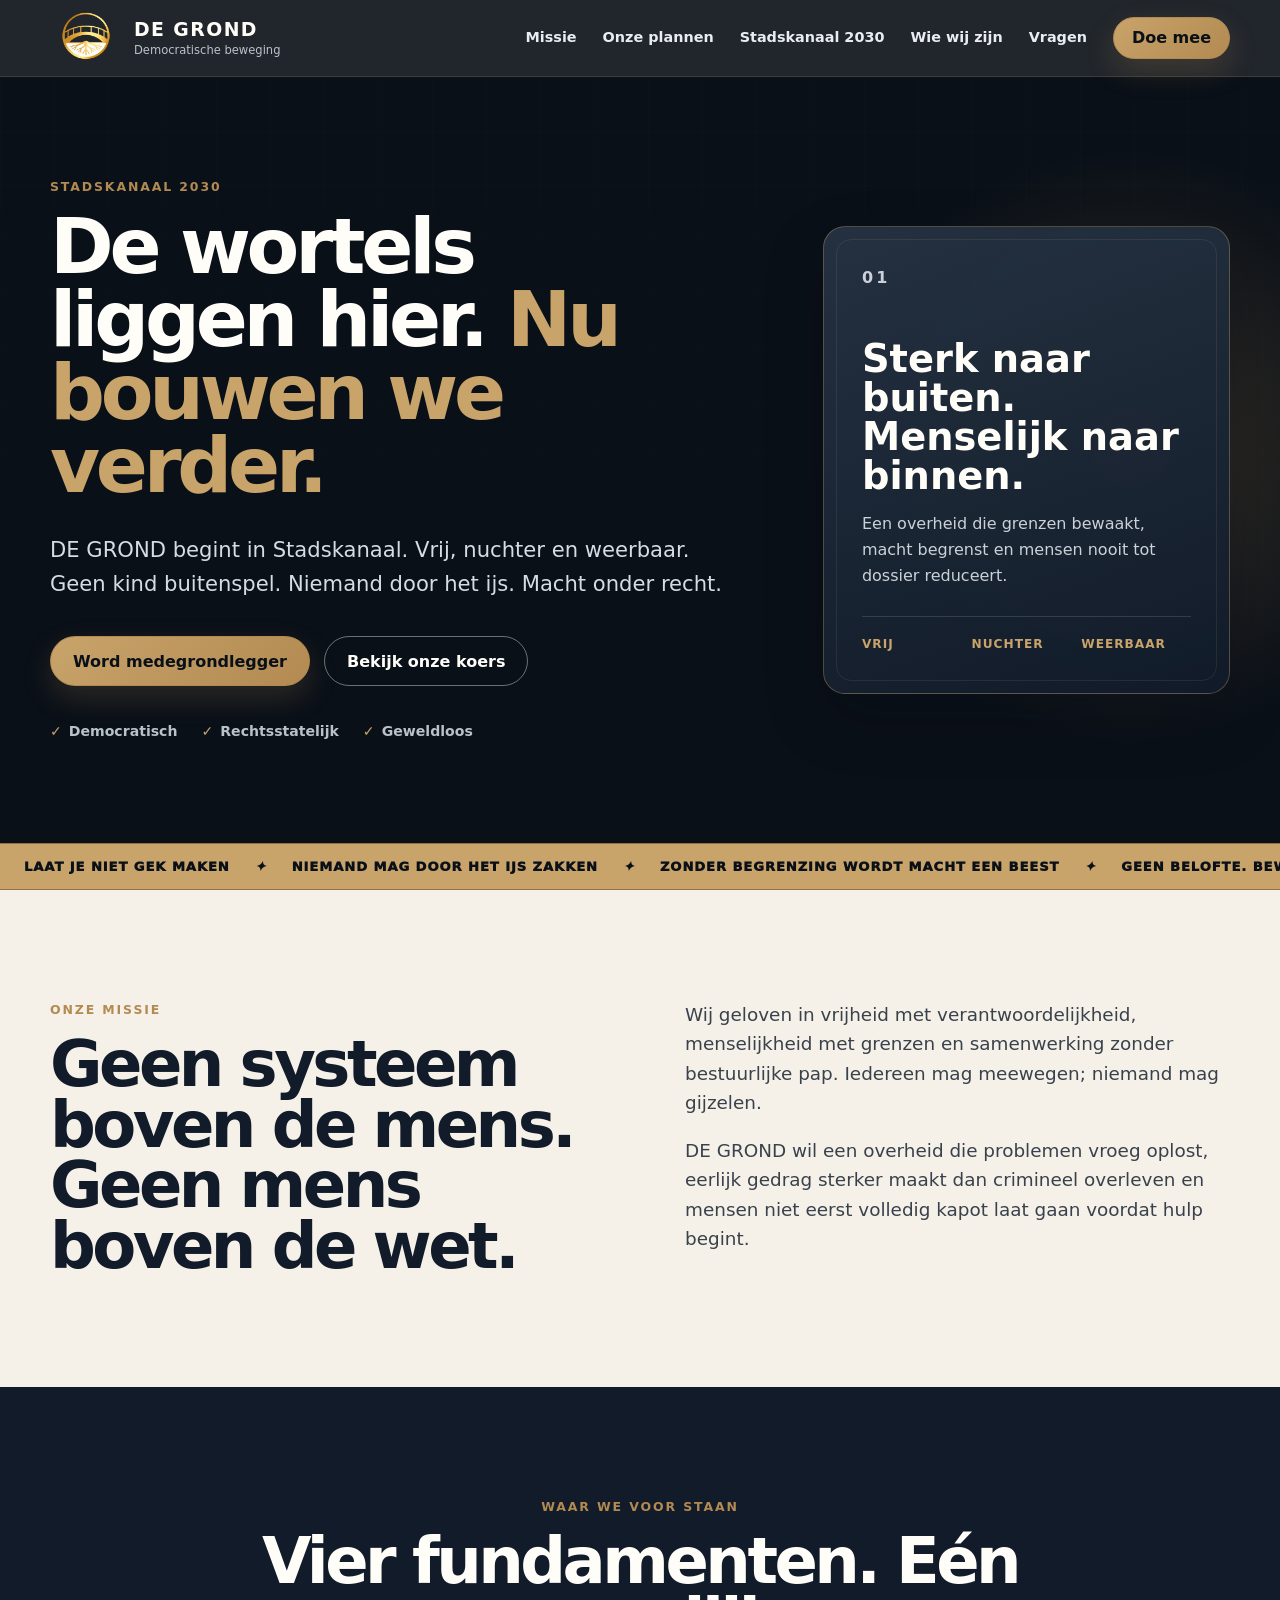
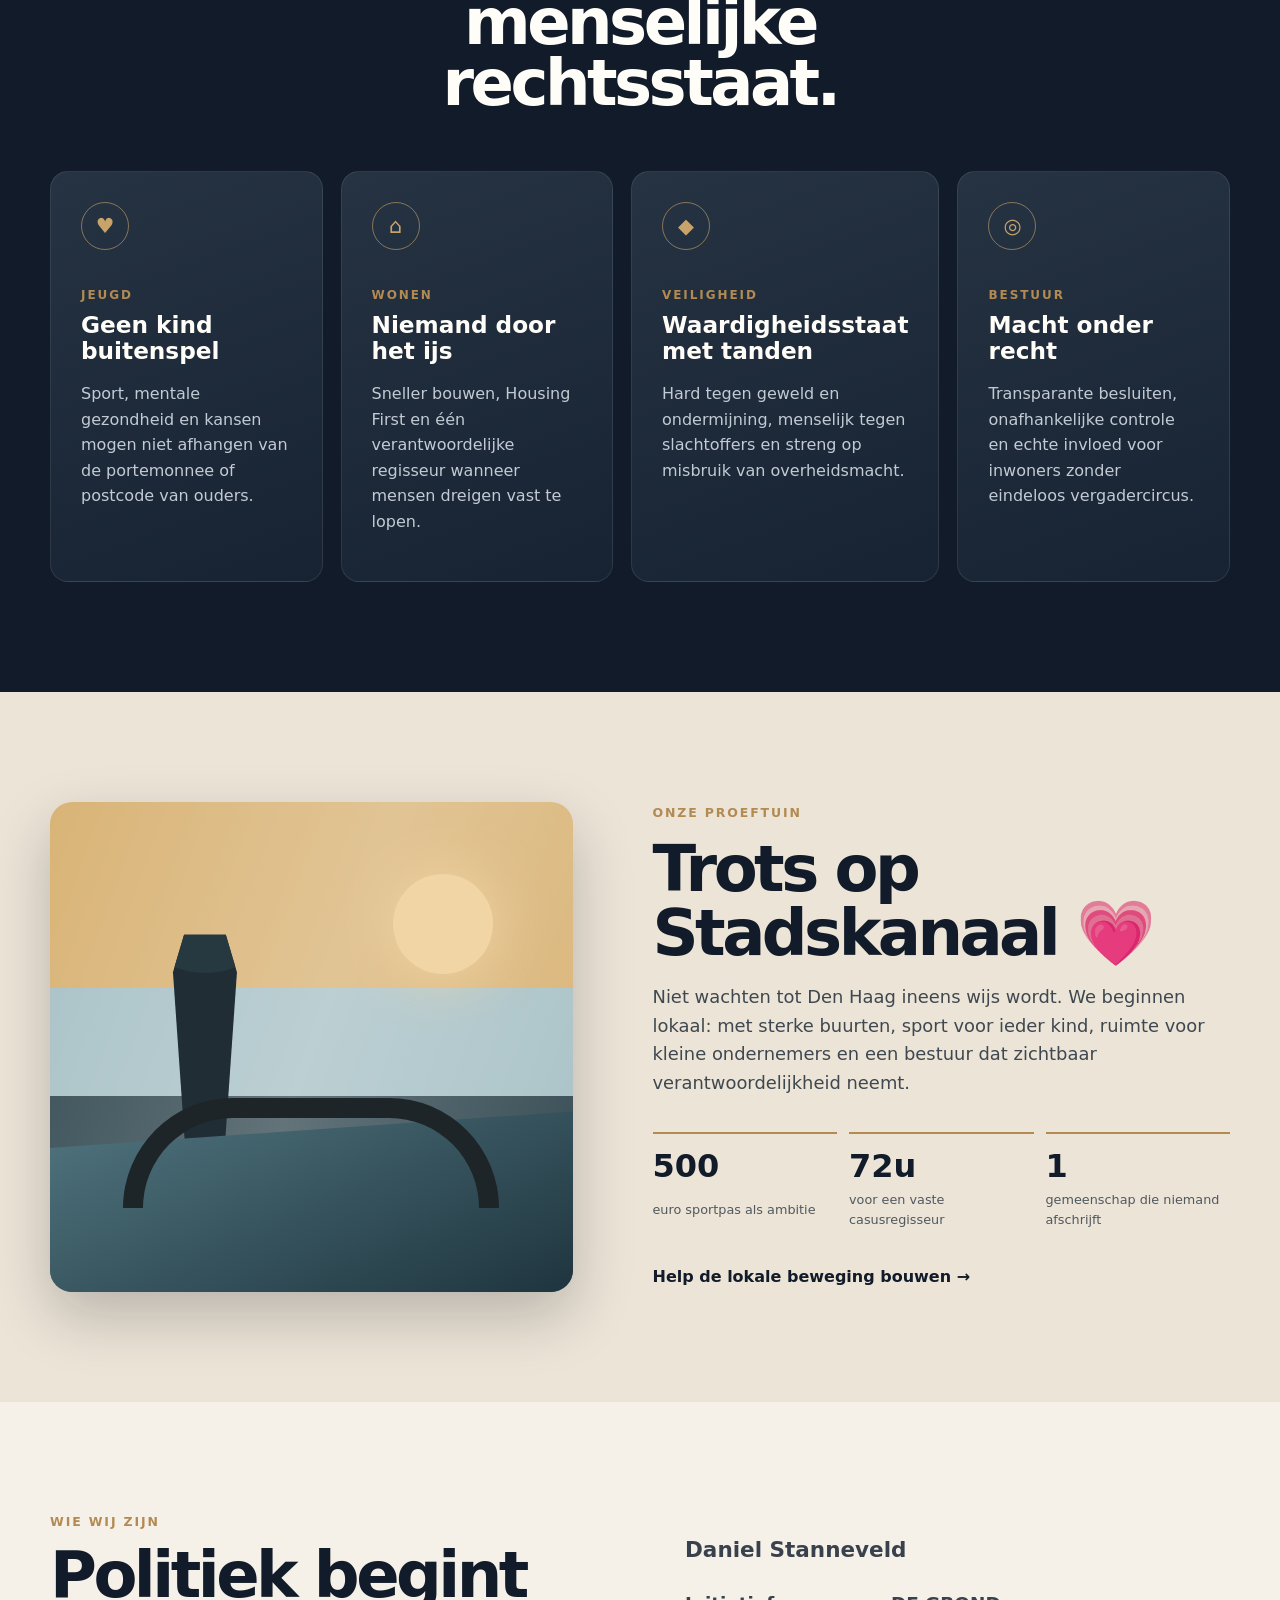
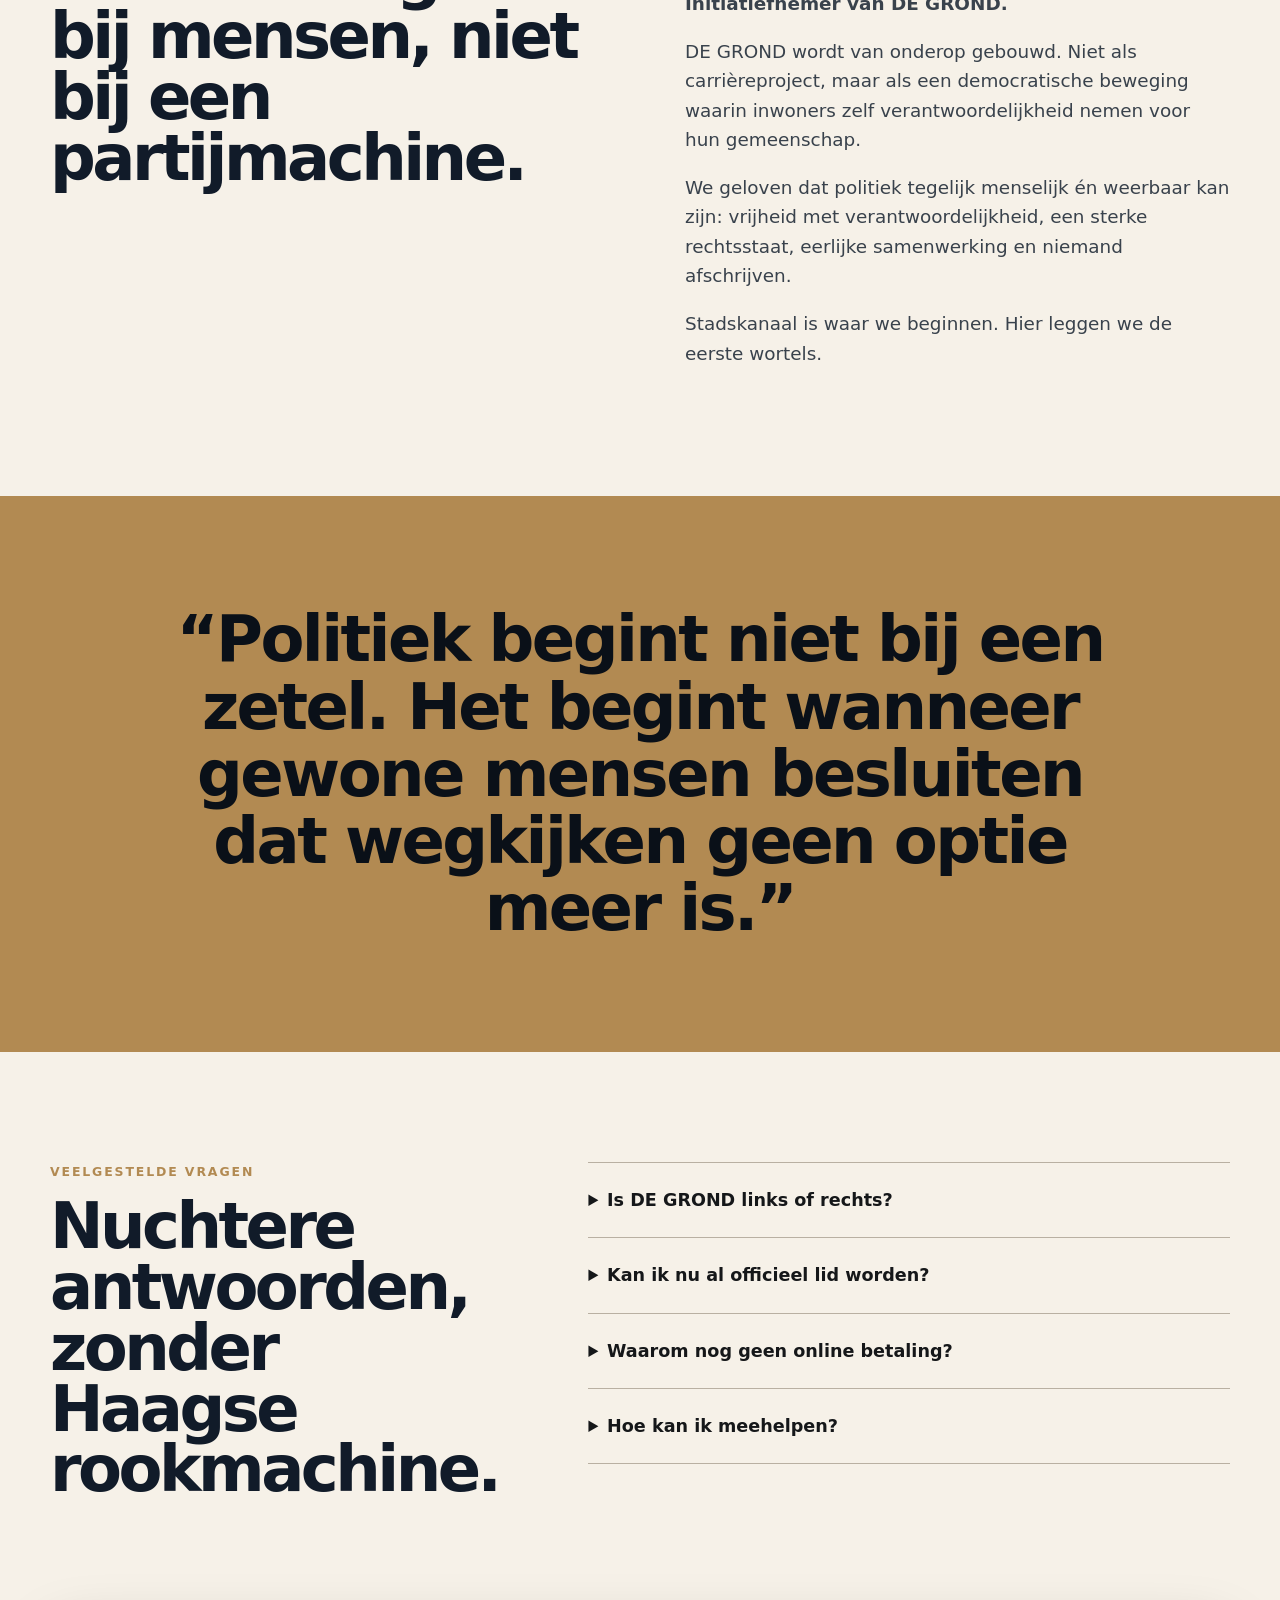
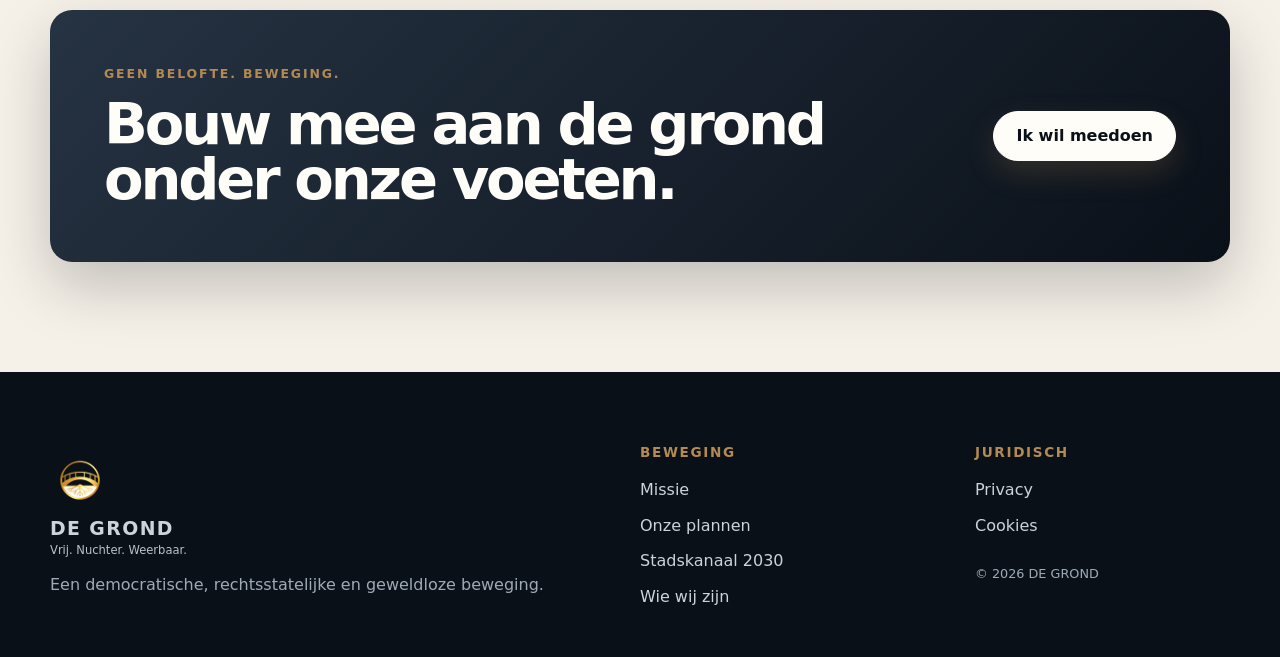
==== commit a00fc891: "Update index.html" ====
--- a/index.html
+++ b/index.html
@@ -296,10 +296,7 @@
 <div class="section-heading reveal">
 <p class="eyebrow" data-edit-key="who-eyebrow" data-edit-label="Wie wij zijn — kleine titel">Wie wij zijn</p>
 <h2 data-edit-key="who-title" data-edit-label="Wie wij zijn — titel">Politiek begint bij mensen, niet bij een partijmachine.</h2>
-<figure class="founder-photo-wrap">
-<img alt="Daniel Stanneveld, initiatiefnemer van DE GROND" class="founder-photo" decoding="async" height="1376" loading="lazy" src="daniel-stanneveld.png" width="1104"/>
-<figcaption class="founder-caption" data-edit-key="founder-caption" data-edit-label="Foto-onderschrift">Daniel Stanneveld · Initiatiefnemer</figcaption>
-</figure>
+
 </div>
 <div class="prose reveal">
 <h3 data-edit-key="founder-name" data-edit-label="Naam initiatiefnemer">Daniel Stanneveld</h3>
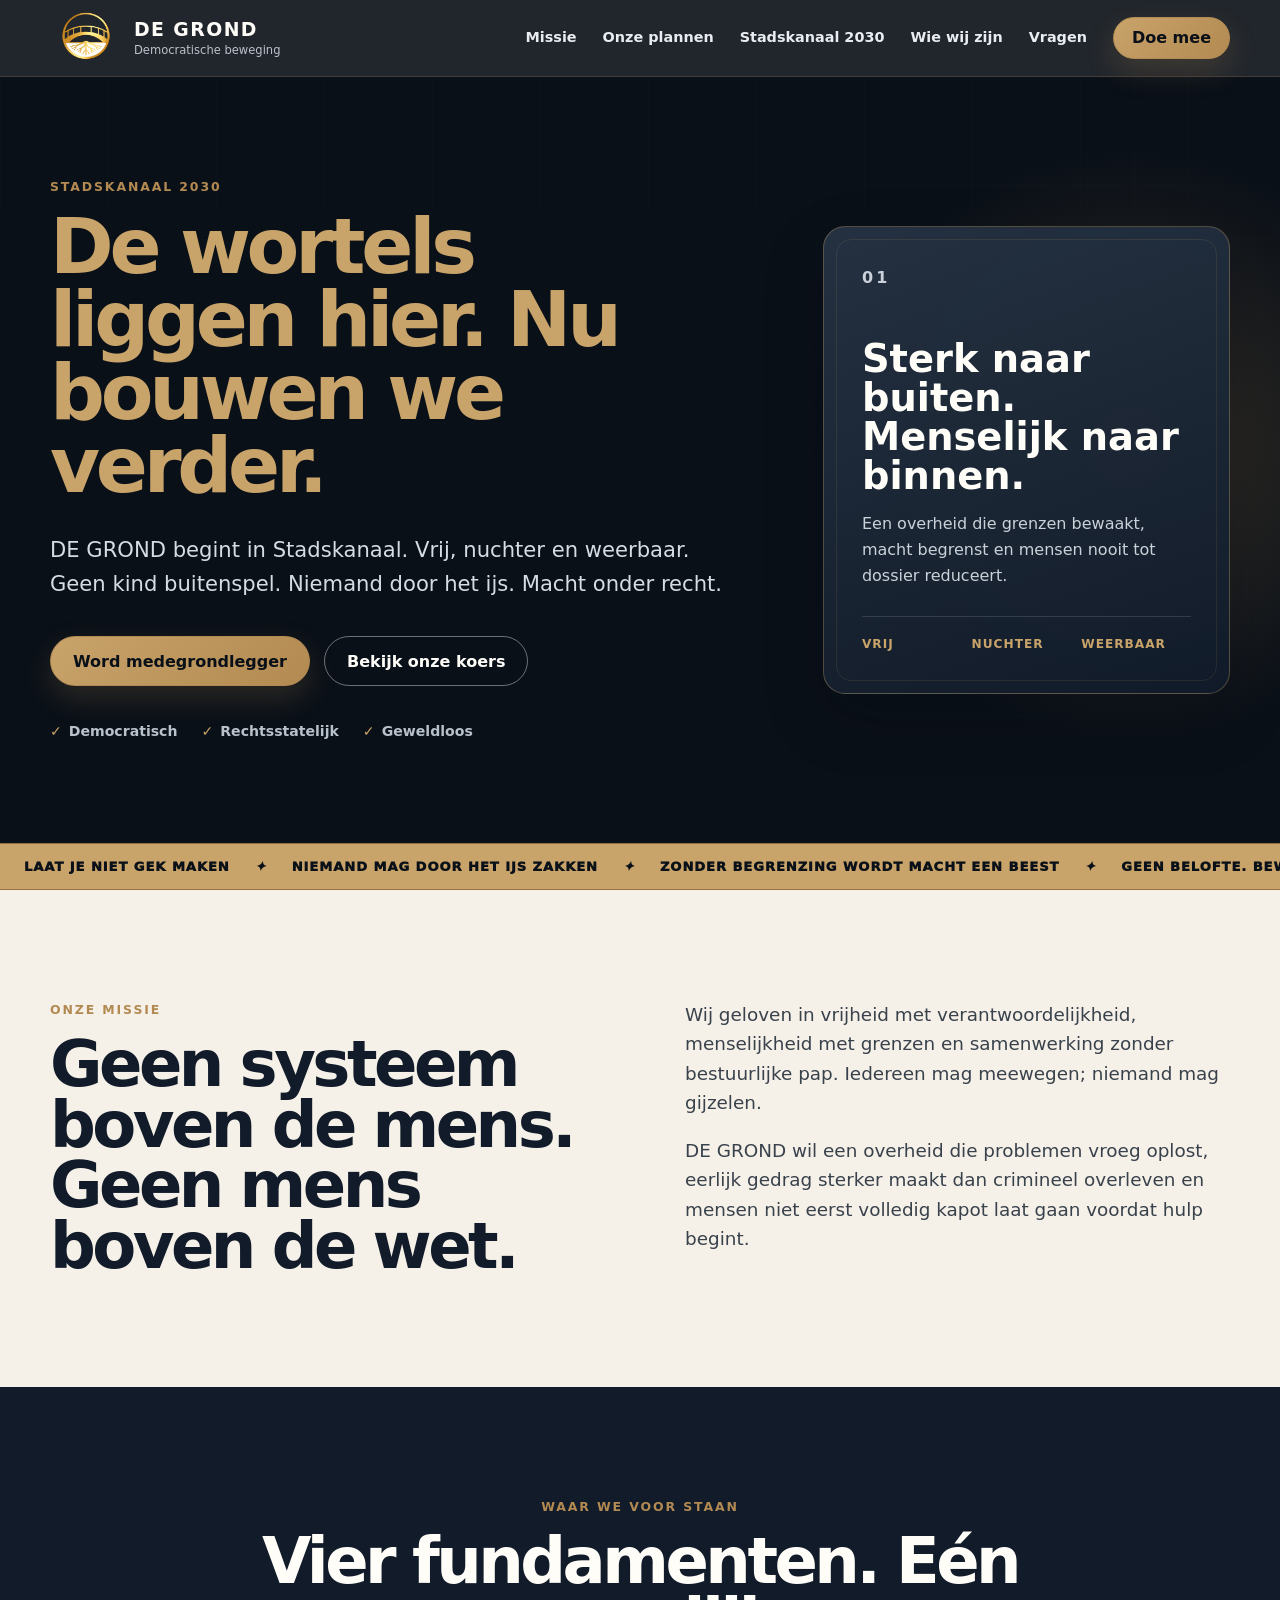
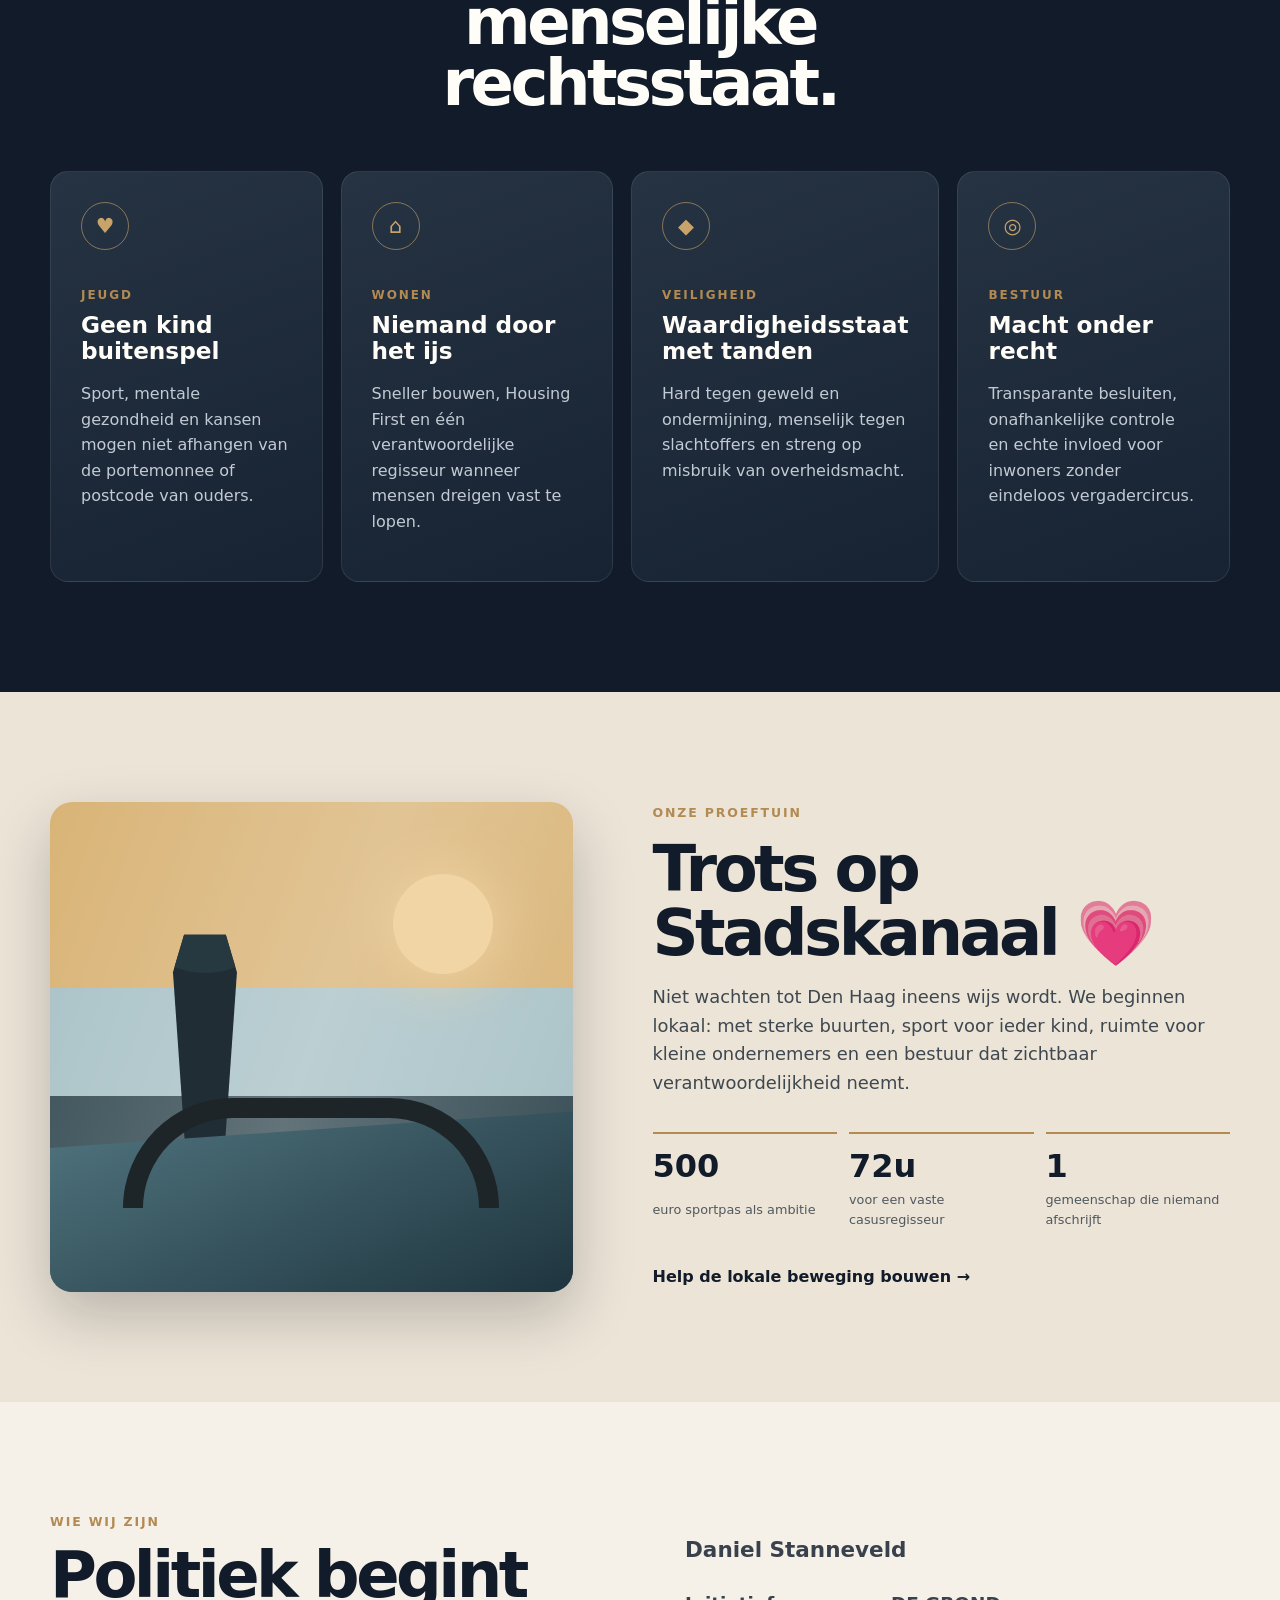
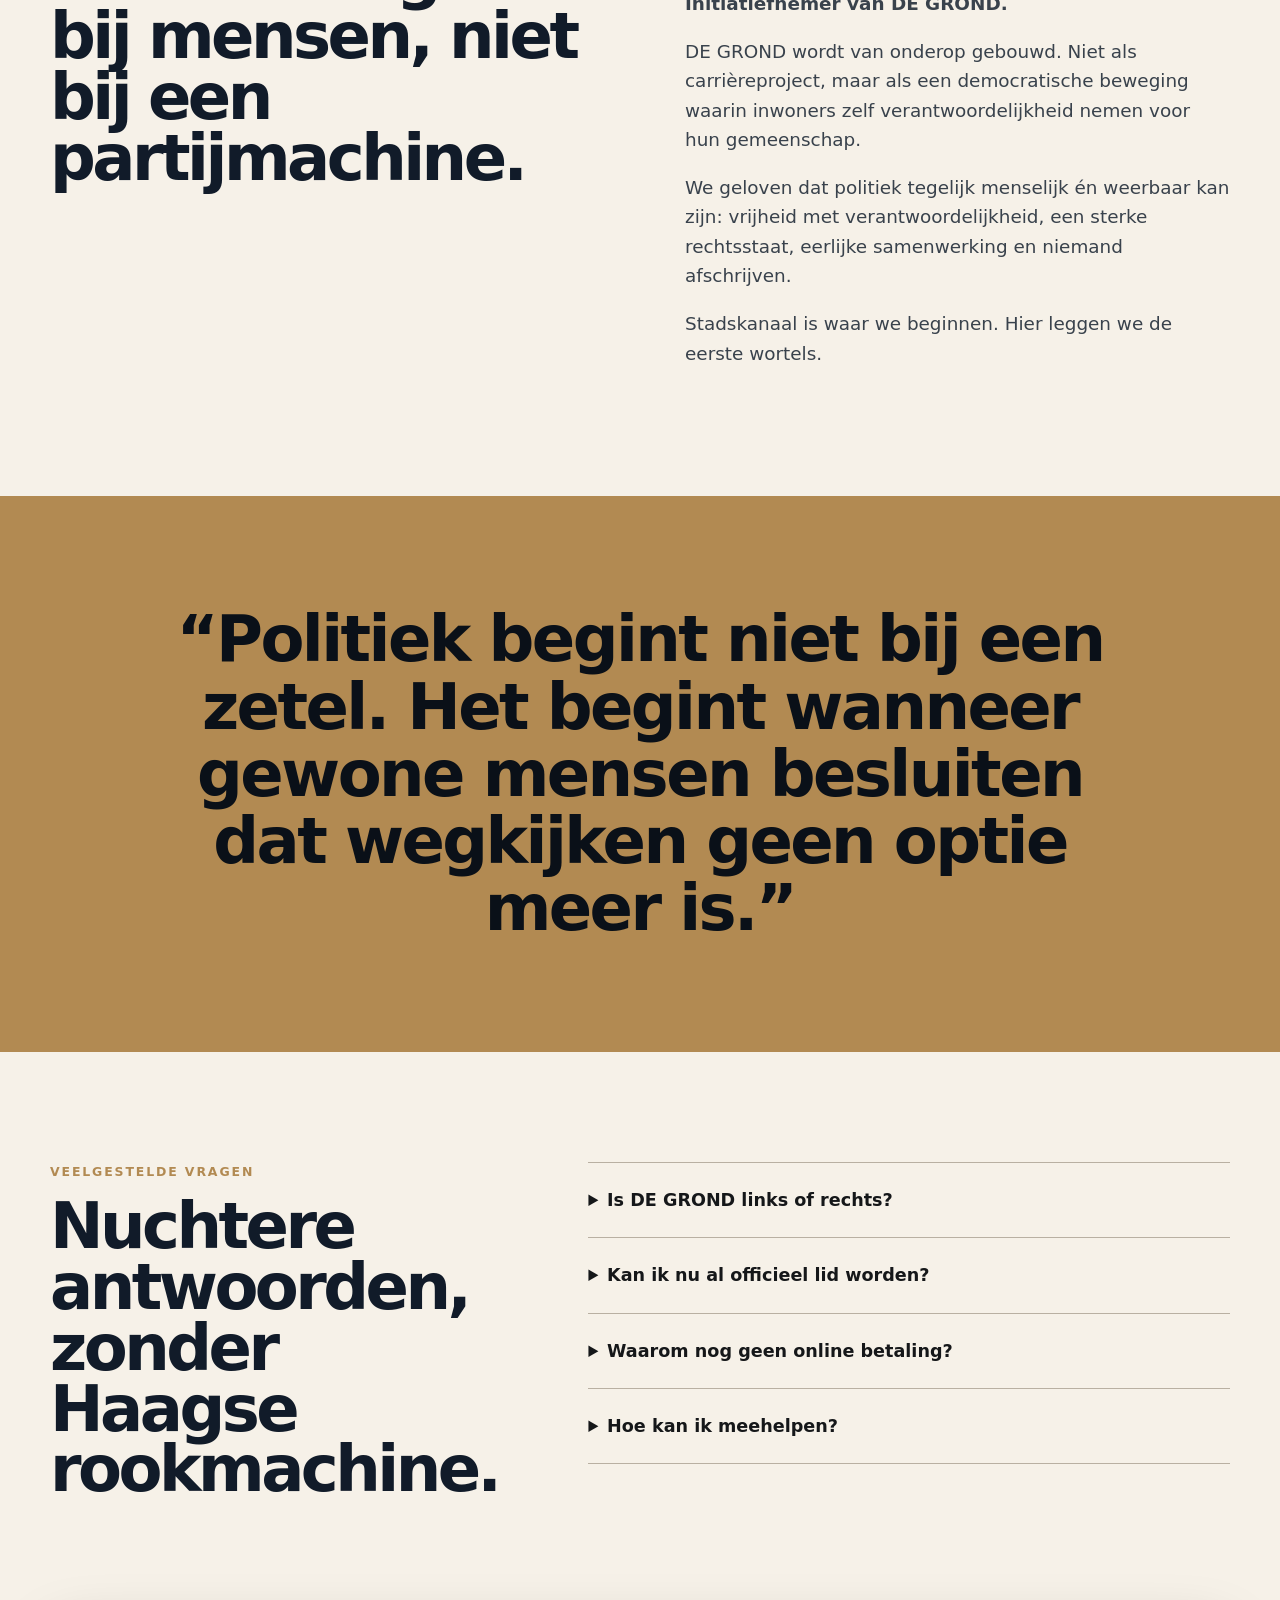
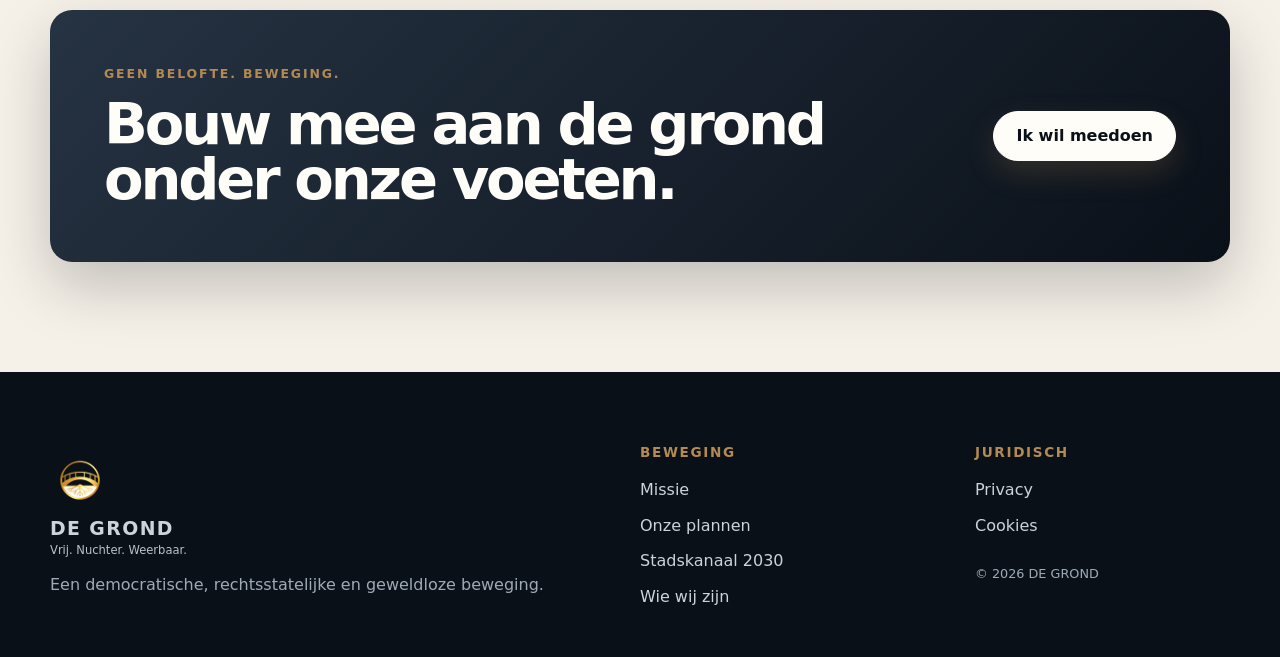
==== commit ce5fbbfc: "Update index.html" ====
--- a/index.html
+++ b/index.html
@@ -14,125 +14,24 @@
 <meta content="https://de-grond-website.pages.dev/logo.png" property="og:image"/>
 <link href="styles.css" rel="stylesheet"/>
 <link href="logo.png" rel="icon" type="image/png"/>
-<!-- Alleen voor de foto in 'Wie wij zijn'. De rest van de vormgeving blijft in styles.css. -->
-<style>
-    .founder-photo-wrap {
-      margin-top: 2rem;
-      max-width: 430px;
-    }
-
-    .founder-photo {
-      display: block;
-      width: 100%;
-      height: auto;
-      aspect-ratio: 4 / 5;
-      object-fit: cover;
-      object-position: center top;
-      border-radius: 22px;
-      border: 1px solid rgba(178, 138, 82, 0.55);
-      box-shadow: 0 24px 60px rgba(0, 0, 0, 0.24);
-    }
-
-    .founder-caption {
-      margin: 0.8rem 0 0;
-      font-size: 0.78rem;
-      font-weight: 800;
-      letter-spacing: 0.12em;
-      text-transform: uppercase;
-      color: #B28A52;
-    }
-
-    @media (max-width: 760px) {
-      .founder-photo-wrap {
-        max-width: 100%;
-      }
-    }
-  
-
-    /* Houd het eerste deel van de hero-titel in de oorspronkelijke kleur/opmaak. */
-    .hero h1 .dg-title-main { color: inherit !important; display: inline !important; }
-
-    /* =========================================================
-       BEHEERSTAND — alleen zichtbaar met ?beheer=1
-       ========================================================= */
-    #dg-editor-root, #dg-editor-root * { box-sizing: border-box; }
-    #dg-editor-root { position: relative; z-index: 2147483000; font-family: Arial, Helvetica, sans-serif; }
-    .dg-admin-pill {
-      position: fixed; left: 16px; bottom: 16px; z-index: 2147483000;
-      display: flex; align-items: center; gap: 8px; padding: 9px 12px;
-      border-radius: 999px; color: #fff; background: #0A1018;
-      border: 1px solid rgba(200,163,106,.55); box-shadow: 0 10px 28px rgba(0,0,0,.35);
-      font-size: 13px; font-weight: 800; letter-spacing: .02em;
-    }
-    .dg-admin-pill button { all: unset; cursor: pointer; color: #C8A36A; padding: 2px 4px; }
-    .dg-editor-panel {
-      position: fixed; z-index: 2147483001; top: 0; right: 0; width: min(430px, 96vw); height: 100vh;
-      display: flex; flex-direction: column; color: #eef3f7; background: #0A1018;
-      border-left: 1px solid rgba(200,163,106,.28); box-shadow: -20px 0 50px rgba(0,0,0,.32);
-      transform: translateX(102%); transition: transform .22s ease;
-    }
-    .dg-editor-panel.dg-open { transform: translateX(0); }
-    .dg-editor-head { padding: 18px 18px 14px; border-bottom: 1px solid rgba(255,255,255,.09); }
-    .dg-editor-head-top { display: flex; align-items: center; justify-content: space-between; gap: 12px; }
-    .dg-editor-title { margin: 0; font-size: 20px; color: #fff; }
-    .dg-editor-sub { margin: 6px 0 0; font-size: 12px; line-height: 1.5; color: #b9c2cb; }
-    .dg-icon-btn { border: 0; background: transparent; color: #fff; cursor: pointer; font-size: 24px; line-height: 1; }
-    .dg-editor-search { width: 100%; margin-top: 12px; padding: 11px 12px; border-radius: 10px; border: 1px solid rgba(255,255,255,.14); background: #111B29; color: #fff; outline: none; }
-    .dg-editor-body { overflow: auto; padding: 14px 14px 130px; }
-    .dg-group { margin: 0 0 18px; }
-    .dg-group-title { position: sticky; top: -1px; z-index: 2; margin: 0 0 8px; padding: 8px 4px; background: #0A1018; color: #C8A36A; font-size: 12px; font-weight: 900; letter-spacing: .12em; text-transform: uppercase; }
-    .dg-field { margin: 0 0 10px; padding: 10px; border: 1px solid rgba(255,255,255,.09); border-radius: 12px; background: #111B29; }
-    .dg-field[hidden] { display: none !important; }
-    .dg-field label { display: block; margin-bottom: 7px; color: #dce3ea; font-size: 12px; font-weight: 800; }
-    .dg-field textarea { width: 100%; min-height: 70px; resize: vertical; padding: 10px; border: 1px solid rgba(255,255,255,.14); border-radius: 9px; background: #08111d; color: #fff; font: 14px/1.45 Arial, Helvetica, sans-serif; outline: none; }
-    .dg-field textarea:focus { border-color: rgba(200,163,106,.78); box-shadow: 0 0 0 3px rgba(200,163,106,.12); }
-    .dg-jump { margin-top: 7px; border: 0; background: transparent; color: #C8A36A; cursor: pointer; padding: 0; font-size: 12px; font-weight: 800; }
-    .dg-editor-actions { position: absolute; left: 0; right: 0; bottom: 0; display: grid; grid-template-columns: 1fr 1fr; gap: 8px; padding: 12px; border-top: 1px solid rgba(255,255,255,.1); background: rgba(10,16,24,.98); backdrop-filter: blur(12px); }
-    .dg-action { min-height: 42px; border-radius: 10px; border: 1px solid rgba(255,255,255,.13); background: #172333; color: #fff; cursor: pointer; font-weight: 800; }
-    .dg-action:hover { filter: brightness(1.08); }
-    .dg-action.dg-primary { grid-column: 1 / -1; border-color: #C8A36A; background: #B28A52; color: #08111d; }
-    .dg-action.dg-danger { color: #ffb3b3; }
-    .dg-highlight { outline: 3px solid rgba(200,163,106,.9) !important; outline-offset: 5px !important; border-radius: 4px; }
-    .dg-toast { position: fixed; z-index: 2147483003; left: 50%; bottom: 22px; transform: translateX(-50%) translateY(16px); max-width: min(620px, 92vw); padding: 12px 16px; border-radius: 12px; background: #07101a; color: #fff; border: 1px solid rgba(200,163,106,.55); box-shadow: 0 12px 36px rgba(0,0,0,.35); opacity: 0; pointer-events: none; transition: .2s ease; font-size: 14px; text-align: center; }
-    .dg-toast.dg-show { opacity: 1; transform: translateX(-50%) translateY(0); }
-    .dg-settings-backdrop { position: fixed; z-index: 2147483002; inset: 0; display: none; place-items: center; padding: 18px; background: rgba(0,0,0,.68); }
-    .dg-settings-backdrop.dg-open { display: grid; }
-    .dg-settings { width: min(560px, 96vw); max-height: 92vh; overflow: auto; border-radius: 18px; padding: 20px; background: #0A1018; color: #fff; border: 1px solid rgba(200,163,106,.4); box-shadow: 0 25px 70px rgba(0,0,0,.48); }
-    .dg-settings h2 { margin: 0 0 8px; font-size: 22px; }
-    .dg-settings p { color: #bec8d1; line-height: 1.55; font-size: 13px; }
-    .dg-settings-grid { display: grid; grid-template-columns: 1fr 1fr; gap: 12px; }
-    .dg-settings label { display: block; color: #dfe6ec; font-size: 12px; font-weight: 800; }
-    .dg-settings input { width: 100%; margin-top: 6px; padding: 11px 12px; border-radius: 9px; border: 1px solid rgba(255,255,255,.14); background: #111B29; color: #fff; outline: none; }
-    .dg-settings .dg-full { grid-column: 1 / -1; }
-    .dg-settings-actions { display: flex; flex-wrap: wrap; justify-content: flex-end; gap: 8px; margin-top: 16px; }
-    .dg-small-note { padding: 10px 12px; border-radius: 10px; background: rgba(200,163,106,.08); border: 1px solid rgba(200,163,106,.18); }
-    @media (max-width: 700px) {
-      .dg-editor-panel { width: 100vw; }
-      .dg-settings-grid { grid-template-columns: 1fr; }
-      .dg-settings .dg-full { grid-column: auto; }
-      .dg-admin-pill { left: 10px; bottom: 10px; }
-    }
-</style>
+<link href="admin.css" rel="stylesheet"/>
 <script type="application/ld+json">
-  {
-    "@context": "https://schema.org",
-    "@type": "Organization",
-    "name": "DE GROND",
-    "description": "Democratische beweging — Vrij. Nuchter. Weerbaar.",
-    "url": "https://de-grond-website.pages.dev/",
-    "logo": "https://de-grond-website.pages.dev/logo.png",
-    "founder": {
-      "@type": "Person",
-      "name": "Daniel Stanneveld"
-    }
-  }
-  </script>
+{
+"@context": "https://schema.org",
+"@type": "Organization",
+"name": "DE GROND",
+"description": "Democratische beweging — Vrij. Nuchter. Weerbaar.",
+"url": "https://de-grond-website.pages.dev/",
+"logo": "https://de-grond-website.pages.dev/logo.png",
+"founder": {
+"@type": "Person",
+"name": "Daniel Stanneveld"
+}
+}
+</script>
 </head>
 <body>
 <a class="skip-link" href="#inhoud">Ga naar de inhoud</a>
-<!-- =========================================================
-       HEADER / MENU
-       ========================================================= -->
 <header class="site-header" data-edit-group="Menu" id="top">
 <div class="container nav-wrap">
 <a aria-label="DE GROND, naar boven" class="brand" href="#top">
@@ -157,9 +56,6 @@
 </div>
 </header>
 <main id="inhoud">
-<!-- =========================================================
-         HERO — HIER KUN JE DE BELANGRIJKSTE TEKST AANPASSEN
-         ========================================================= -->
 <section class="hero" data-edit-group="Startpagina">
 <div aria-hidden="true" class="hero-glow"></div>
 <div class="container hero-grid">
@@ -167,9 +63,9 @@
 <p class="eyebrow" data-edit-key="hero-eyebrow" data-edit-label="Kleine tekst boven titel">Stadskanaal 2030</p>
 <h1><span class="dg-title-main" data-edit-key="hero-title-main" data-edit-label="Hoofdtitel — eerste deel">De wortels liggen hier.</span> <span data-edit-key="hero-title-accent" data-edit-label="Hoofdtitel — gouden deel">Nu bouwen we verder.</span></h1>
 <p class="hero-lead" data-edit-key="hero-lead" data-edit-label="Introductietekst">
-            DE GROND begint in Stadskanaal. Vrij, nuchter en weerbaar.
-            Geen kind buitenspel. Niemand door het ijs. Macht onder recht.
-          </p>
+DE GROND begint in Stadskanaal. Vrij, nuchter en weerbaar.
+Geen kind buitenspel. Niemand door het ijs. Macht onder recht.
+</p>
 <div class="hero-actions">
 <button class="button join-trigger" data-edit-key="hero-primary-button" data-edit-label="Knop: Word medegrondlegger" type="button">Word medegrondlegger</button>
 <a class="button button-ghost" data-edit-key="hero-secondary-button" data-edit-label="Knop: Bekijk onze koers" href="#speerpunten">Bekijk onze koers</a>
@@ -192,7 +88,6 @@
 </aside>
 </div>
 </section>
-<!-- KERNZINNEN -->
 <section aria-label="Kernzinnen" class="ticker" data-edit-group="Kernzinnen">
 <div class="ticker-track">
 <span data-edit-key="ticker-1" data-edit-label="Kernzin 1">Laat je niet gek maken</span><i aria-hidden="true">✦</i>
@@ -201,9 +96,6 @@
 <span data-edit-key="ticker-4" data-edit-label="Kernzin 4">Geen belofte. Beweging.</span><i aria-hidden="true">✦</i>
 </div>
 </section>
-<!-- =========================================================
-         MISSIE
-         ========================================================= -->
 <section class="section" data-edit-group="Missie" id="missie">
 <div class="container split">
 <div class="section-heading reveal">
@@ -212,19 +104,16 @@
 </div>
 <div class="prose reveal">
 <p data-edit-key="mission-p1" data-edit-label="Missie — alinea 1">
-            Wij geloven in vrijheid met verantwoordelijkheid, menselijkheid met grenzen
-            en samenwerking zonder bestuurlijke pap. Iedereen mag meewegen; niemand mag gijzelen.
-          </p>
+Wij geloven in vrijheid met verantwoordelijkheid, menselijkheid met grenzen
+en samenwerking zonder bestuurlijke pap. Iedereen mag meewegen; niemand mag gijzelen.
+</p>
 <p data-edit-key="mission-p2" data-edit-label="Missie — alinea 2">
-            DE GROND wil een overheid die problemen vroeg oplost, eerlijk gedrag sterker maakt
-            dan crimineel overleven en mensen niet eerst volledig kapot laat gaan voordat hulp begint.
-          </p>
-</div>
-</div>
-</section>
-<!-- =========================================================
-         ONZE PLANNEN / VIER FUNDAMENTEN
-         ========================================================= -->
+DE GROND wil een overheid die problemen vroeg oplost, eerlijk gedrag sterker maakt
+dan crimineel overleven en mensen niet eerst volledig kapot laat gaan voordat hulp begint.
+</p>
+</div>
+</div>
+</section>
 <section class="section section-dark" data-edit-group="Onze plannen" id="speerpunten">
 <div class="container">
 <div class="section-heading centered reveal">
@@ -259,9 +148,6 @@
 </div>
 </div>
 </section>
-<!-- =========================================================
-         STADSKANAAL 2030
-         ========================================================= -->
 <section class="section stadskanaal" data-edit-group="Stadskanaal 2030" id="stadskanaal">
 <div class="container locality-grid">
 <div aria-hidden="true" class="locality-art reveal">
@@ -274,10 +160,10 @@
 <p class="eyebrow" data-edit-key="local-eyebrow" data-edit-label="Stadskanaal — kleine titel">Onze proeftuin</p>
 <h2 data-edit-key="local-title" data-edit-label="Stadskanaal — titel">Trots op Stadskanaal 💗</h2>
 <p data-edit-key="local-body" data-edit-label="Stadskanaal — tekst">
-            Niet wachten tot Den Haag ineens wijs wordt. We beginnen lokaal:
-            met sterke buurten, sport voor ieder kind, ruimte voor kleine ondernemers
-            en een bestuur dat zichtbaar verantwoordelijkheid neemt.
-          </p>
+Niet wachten tot Den Haag ineens wijs wordt. We beginnen lokaal:
+met sterke buurten, sport voor ieder kind, ruimte voor kleine ondernemers
+en een bestuur dat zichtbaar verantwoordelijkheid neemt.
+</p>
 <div class="locality-points">
 <div><strong data-edit-key="local-stat-1-number" data-edit-label="Blok 1 — getal">500</strong><span data-edit-key="local-stat-1-label" data-edit-label="Blok 1 — uitleg">euro sportpas als ambitie</span></div>
 <div><strong data-edit-key="local-stat-2-number" data-edit-label="Blok 2 — getal">72u</strong><span data-edit-key="local-stat-2-label" data-edit-label="Blok 2 — uitleg">voor een vaste casusregisseur</span></div>
@@ -287,47 +173,38 @@
 </div>
 </div>
 </section>
-<!-- =========================================================
-         WIE WIJ ZIJN — FOTO + TEKST
-         Zorg dat daniel-stanneveld.png in dezelfde GitHub-map staat.
-         ========================================================= -->
 <section class="section" data-edit-group="Wie wij zijn" id="wie-wij-zijn">
 <div class="container split">
 <div class="section-heading reveal">
 <p class="eyebrow" data-edit-key="who-eyebrow" data-edit-label="Wie wij zijn — kleine titel">Wie wij zijn</p>
 <h2 data-edit-key="who-title" data-edit-label="Wie wij zijn — titel">Politiek begint bij mensen, niet bij een partijmachine.</h2>
-
 </div>
 <div class="prose reveal">
 <h3 data-edit-key="founder-name" data-edit-label="Naam initiatiefnemer">Daniel Stanneveld</h3>
 <p><strong data-edit-key="founder-role" data-edit-label="Rol initiatiefnemer">Initiatiefnemer van DE GROND.</strong></p>
 <p data-edit-key="founder-p1" data-edit-label="Wie wij zijn — alinea 1">
-            DE GROND wordt van onderop gebouwd. Niet als carrièreproject,
-            maar als een democratische beweging waarin inwoners zelf
-            verantwoordelijkheid nemen voor hun gemeenschap.
-          </p>
+DE GROND wordt van onderop gebouwd. Niet als carrièreproject,
+maar als een democratische beweging waarin inwoners zelf
+verantwoordelijkheid nemen voor hun gemeenschap.
+</p>
 <p data-edit-key="founder-p2" data-edit-label="Wie wij zijn — alinea 2">
-            We geloven dat politiek tegelijk menselijk én weerbaar kan zijn:
-            vrijheid met verantwoordelijkheid, een sterke rechtsstaat,
-            eerlijke samenwerking en niemand afschrijven.
-          </p>
+We geloven dat politiek tegelijk menselijk én weerbaar kan zijn:
+vrijheid met verantwoordelijkheid, een sterke rechtsstaat,
+eerlijke samenwerking en niemand afschrijven.
+</p>
 <p data-edit-key="founder-p3" data-edit-label="Wie wij zijn — alinea 3">
-            Stadskanaal is waar we beginnen. Hier leggen we de eerste wortels.
-          </p>
-</div>
-</div>
-</section>
-<!-- QUOTE -->
+Stadskanaal is waar we beginnen. Hier leggen we de eerste wortels.
+</p>
+</div>
+</div>
+</section>
 <section class="section quote-section" data-edit-group="Citaat">
 <div class="container reveal">
 <blockquote data-edit-key="quote-main" data-edit-label="Citaat">
-          “Politiek begint niet bij een zetel. Het begint wanneer gewone mensen besluiten dat wegkijken geen optie meer is.”
-        </blockquote>
-</div>
-</section>
-<!-- =========================================================
-         VEELGESTELDE VRAGEN
-         ========================================================= -->
+“Politiek begint niet bij een zetel. Het begint wanneer gewone mensen besluiten dat wegkijken geen optie meer is.”
+</blockquote>
+</div>
+</section>
 <section class="section" data-edit-group="Veelgestelde vragen" id="vragen">
 <div class="container faq-grid">
 <div class="section-heading reveal">
@@ -338,35 +215,34 @@
 <details>
 <summary data-edit-key="faq-1-q" data-edit-label="Vraag 1">Is DE GROND links of rechts?</summary>
 <p data-edit-key="faq-1-a" data-edit-label="Antwoord 1">
-              DE GROND is sociaal-liberaal en patriottisch: vrijheid én bestaanszekerheid,
-              een sterke rechtsstaat én een sterke landsverdediging.
-            </p>
+DE GROND is sociaal-liberaal en patriottisch: vrijheid én bestaanszekerheid,
+een sterke rechtsstaat én een sterke landsverdediging.
+</p>
 </details>
 <details>
 <summary data-edit-key="faq-2-q" data-edit-label="Vraag 2">Kan ik nu al officieel lid worden?</summary>
 <p data-edit-key="faq-2-a" data-edit-label="Antwoord 2">
-              Deze gratis website verzamelt nog geen officiële ledenadministratie of betalingen.
-              Je kunt wel veilig je interesse kenbaar maken via je eigen e-mailprogramma.
-            </p>
+Deze gratis website verzamelt nog geen officiële ledenadministratie of betalingen.
+Je kunt wel veilig je interesse kenbaar maken via je eigen e-mailprogramma.
+</p>
 </details>
 <details>
 <summary data-edit-key="faq-3-q" data-edit-label="Vraag 3">Waarom nog geen online betaling?</summary>
 <p data-edit-key="faq-3-a" data-edit-label="Antwoord 3">
-              Een betrouwbare ledenadministratie vereist beveiligde opslag, juridische inrichting
-              en een betaalprovider. Dat kan later worden gekoppeld, maar is niet volledig gratis.
-            </p>
+Een betrouwbare ledenadministratie vereist beveiligde opslag, juridische inrichting
+en een betaalprovider. Dat kan later worden gekoppeld, maar is niet volledig gratis.
+</p>
 </details>
 <details>
 <summary data-edit-key="faq-4-q" data-edit-label="Vraag 4">Hoe kan ik meehelpen?</summary>
 <p data-edit-key="faq-4-a" data-edit-label="Antwoord 4">
-              Als medegrondlegger, vrijwilliger, inhoudelijk denker, campagnebouwer of kritische meelezer.
-              Een beweging heeft geen klapvee nodig, maar mensen met geweten en initiatief.
-            </p>
+Als medegrondlegger, vrijwilliger, inhoudelijk denker, campagnebouwer of kritische meelezer.
+Een beweging heeft geen klapvee nodig, maar mensen met geweten en initiatief.
+</p>
 </details>
 </div>
 </div>
 </section>
-<!-- CALL TO ACTION -->
 <section class="cta-section" data-edit-group="Oproep">
 <div class="container cta-card reveal">
 <div>
@@ -377,9 +253,6 @@
 </div>
 </section>
 </main>
-<!-- =========================================================
-       FOOTER
-       ========================================================= -->
 <footer class="site-footer" data-edit-group="Footer">
 <div class="container footer-grid">
 <div>
@@ -407,31 +280,27 @@
 </div>
 </div>
 </footer>
-<!-- =========================================================
-       DOE MEE-VENSTER
-       script.js regelt het openen, sluiten en versturen.
-       ========================================================= -->
 <dialog aria-labelledby="join-title" class="modal" data-edit-group="Doe mee-venster" id="join-modal">
 <button aria-label="Sluiten" class="modal-close" type="button">×</button>
 <div class="modal-content">
 <p class="eyebrow" data-edit-key="join-eyebrow" data-edit-label="Doe mee — kleine titel">Word medegrondlegger</p>
 <h2 data-edit-key="join-title" data-edit-label="Doe mee — titel" id="join-title">Laat weten hoe jij wilt bijdragen.</h2>
 <p class="modal-note" data-edit-key="join-note" data-edit-label="Doe mee — uitleg">
-        Je gegevens worden niet op deze website opgeslagen.
-        Na verzenden opent je eigen e-mailprogramma met een vooraf ingevuld bericht.
-      </p>
+Je gegevens worden niet op deze website opgeslagen.
+Na verzenden opent je eigen e-mailprogramma met een vooraf ingevuld bericht.
+</p>
 <form id="join-form">
 <label>
-          Naam
-          <input autocomplete="name" maxlength="80" name="name" required=""/>
+Naam
+<input autocomplete="name" maxlength="80" name="name" required=""/>
 </label>
 <label>
-          E-mailadres
-          <input autocomplete="email" maxlength="120" name="email" required="" type="email"/>
+E-mailadres
+<input autocomplete="email" maxlength="120" name="email" required="" type="email"/>
 </label>
 <label>
-          Ik wil bijdragen als
-          <select name="role" required="">
+Ik wil bijdragen als
+<select name="role" required="">
 <option value="">Maak een keuze</option>
 <option>Medegrondlegger</option>
 <option>Vrijwilliger</option>
@@ -441,8 +310,8 @@
 </select>
 </label>
 <label>
-          Mijn bericht
-          <textarea maxlength="600" name="message" placeholder="Vertel kort wat je aanspreekt of wat je kunt bijdragen." rows="4"></textarea>
+Mijn bericht
+<textarea maxlength="600" name="message" placeholder="Vertel kort wat je aanspreekt of wat je kunt bijdragen." rows="4"></textarea>
 </label>
 <label class="check-label">
 <input name="consent" required="" type="checkbox"/>
@@ -452,7 +321,6 @@
 </form>
 </div>
 </dialog>
-<!-- PRIVACY / COOKIES-VENSTER -->
 <dialog aria-labelledby="info-title" class="modal text-modal" id="info-modal">
 <button aria-label="Sluiten" class="modal-close" type="button">×</button>
 <div class="modal-content">
@@ -462,439 +330,9 @@
 </dialog>
 <noscript>
 <p class="noscript">
-      JavaScript staat uit. De inhoud blijft leesbaar, maar het menu en contactvenster werken dan niet.
-    </p>
+JavaScript staat uit. De inhoud blijft leesbaar, maar het menu en contactvenster werken dan niet.
+</p>
 </noscript>
-<script src="script.js"></script><script id="dg-admin-script">
-(() => {
-  'use strict';
-
-  const params = new URLSearchParams(window.location.search);
-  if (params.get('beheer') !== '1') return;
-
-  const DRAFT_KEY = 'dgWebsiteDraftV2';
-  const GITHUB_KEY = 'dgGithubSettingsV1';
-  const API_VERSION = '2026-03-10';
-  let githubToken = '';
-  let publishAfterSettings = false;
-  let saveTimer = null;
-
-  const editableNodes = [...document.querySelectorAll('[data-edit-key]')];
-  const entries = [];
-  const byKey = new Map();
-
-  const cleanText = (el) => (el.textContent || '').replace(/\s+/g, ' ').trim();
-  const nodesFor = (key) => editableNodes.filter((el) => el.dataset.editKey === key);
-
-  editableNodes.forEach((el) => {
-    const key = el.dataset.editKey;
-    if (byKey.has(key)) return;
-    const group = el.closest('[data-edit-group]')?.dataset.editGroup || 'Overig';
-    const label = el.dataset.editLabel || cleanText(el).slice(0, 72) || key;
-    const entry = { key, group, label, first: el };
-    byKey.set(key, entry);
-    entries.push(entry);
-  });
-
-  const root = document.createElement('div');
-  root.id = 'dg-editor-root';
-  root.setAttribute('data-dg-runtime', 'true');
-  root.innerHTML = `
-    <div class="dg-admin-pill">
-      <span>✏️ Beheerstand</span>
-      <button type="button" id="dg-open-editor">Teksten bewerken</button>
-    </div>
-
-    <aside class="dg-editor-panel" id="dg-editor-panel" aria-label="Website teksten bewerken">
-      <div class="dg-editor-head">
-        <div class="dg-editor-head-top">
-          <div>
-            <h2 class="dg-editor-title">Teksten bewerken</h2>
-            <p class="dg-editor-sub">Verander de tekst hier. Je ziet de wijziging meteen op de pagina.</p>
-          </div>
-          <button class="dg-icon-btn" type="button" id="dg-close-editor" aria-label="Editor sluiten">×</button>
-        </div>
-        <input class="dg-editor-search" id="dg-editor-search" type="search" placeholder="Zoek een tekst of onderdeel…" autocomplete="off">
-      </div>
-      <div class="dg-editor-body" id="dg-editor-body"></div>
-      <div class="dg-editor-actions">
-        <button class="dg-action" type="button" id="dg-save-draft">Concept bewaren</button>
-        <button class="dg-action" type="button" id="dg-download">Backup downloaden</button>
-        <button class="dg-action" type="button" id="dg-settings-button">GitHub instellen</button>
-        <button class="dg-action dg-danger" type="button" id="dg-reset">Concept wissen</button>
-        <button class="dg-action dg-primary" type="button" id="dg-publish">🚀 Publiceer naar GitHub</button>
-      </div>
-    </aside>
-
-    <div class="dg-settings-backdrop" id="dg-settings-backdrop" aria-hidden="true">
-      <div class="dg-settings" role="dialog" aria-modal="true" aria-labelledby="dg-settings-title">
-        <h2 id="dg-settings-title">GitHub koppelen</h2>
-        <p>Deze gegevens zijn nodig om jouw <strong>index.html</strong> rechtstreeks vanuit de website bij te werken. Alleen eigenaar, repository, branch en pad worden op dit apparaat onthouden.</p>
-        <div class="dg-settings-grid">
-          <label>GitHub gebruikersnaam / organisatie
-            <input id="dg-gh-owner" autocomplete="off" placeholder="bijv. danielstanneveld">
-          </label>
-          <label>Repository
-            <input id="dg-gh-repo" autocomplete="off" placeholder="bijv. de-grond-website">
-          </label>
-          <label>Branch
-            <input id="dg-gh-branch" autocomplete="off" value="main">
-          </label>
-          <label>Bestandspad
-            <input id="dg-gh-path" autocomplete="off" value="index.html">
-          </label>
-          <label class="dg-full">Fine-grained GitHub token
-            <input id="dg-gh-token" type="password" autocomplete="new-password" spellcheck="false" placeholder="github_pat_…">
-          </label>
-        </div>
-        <p class="dg-small-note">🔐 Het token wordt <strong>niet opgeslagen</strong> in localStorage of in je websitebestand. Het blijft alleen in het geheugen zolang deze pagina openstaat. Geef het token alleen toegang tot deze repository met <strong>Contents: Read and write</strong>.</p>
-        <div class="dg-settings-actions">
-          <button class="dg-action" type="button" id="dg-settings-cancel">Annuleren</button>
-          <button class="dg-action dg-primary" type="button" id="dg-settings-save">Opslaan en doorgaan</button>
-        </div>
-      </div>
-    </div>
-
-    <div class="dg-toast" id="dg-toast" role="status" aria-live="polite"></div>
-  `;
-  document.body.appendChild(root);
-
-  const $ = (id) => document.getElementById(id);
-  const panel = $('dg-editor-panel');
-  const body = $('dg-editor-body');
-  const search = $('dg-editor-search');
-  const backdrop = $('dg-settings-backdrop');
-  const toast = $('dg-toast');
-
-  function toastMessage(message, duration = 3200) {
-    toast.textContent = message;
-    toast.classList.add('dg-show');
-    window.clearTimeout(toastMessage.timer);
-    toastMessage.timer = window.setTimeout(() => toast.classList.remove('dg-show'), duration);
-  }
-
-  function groupEntries() {
-    const groups = new Map();
-    entries.forEach((entry) => {
-      if (!groups.has(entry.group)) groups.set(entry.group, []);
-      groups.get(entry.group).push(entry);
-    });
-    return groups;
-  }
-
-  function currentValue(key) {
-    const first = nodesFor(key)[0];
-    return first ? cleanText(first) : '';
-  }
-
-  function applyValue(key, value) {
-    nodesFor(key).forEach((el) => { el.textContent = value; });
-  }
-
-  function collectValues() {
-    const out = {};
-    entries.forEach((entry) => { out[entry.key] = currentValue(entry.key); });
-    return out;
-  }
-
-  function saveDraft(silent = false) {
-    try {
-      localStorage.setItem(DRAFT_KEY, JSON.stringify(collectValues()));
-      if (!silent) toastMessage('✅ Concept bewaard op dit apparaat.');
-    } catch (err) {
-      if (!silent) toastMessage('Kon het concept niet lokaal bewaren.');
-    }
-  }
-
-  function scheduleDraftSave() {
-    window.clearTimeout(saveTimer);
-    saveTimer = window.setTimeout(() => saveDraft(true), 450);
-  }
-
-  function loadDraft() {
-    try {
-      const raw = localStorage.getItem(DRAFT_KEY);
-      if (!raw) return;
-      const draft = JSON.parse(raw);
-      Object.entries(draft).forEach(([key, value]) => {
-        if (byKey.has(key) && typeof value === 'string') applyValue(key, value);
-      });
-      toastMessage('📝 Je lokale concept is hersteld.', 2300);
-    } catch (_) {}
-  }
-
-  function renderFields() {
-    body.innerHTML = '';
-    groupEntries().forEach((groupItems, groupName) => {
-      const section = document.createElement('section');
-      section.className = 'dg-group';
-      section.dataset.group = groupName.toLowerCase();
-
-      const h = document.createElement('h3');
-      h.className = 'dg-group-title';
-      h.textContent = groupName;
-      section.appendChild(h);
-
-      groupItems.forEach((entry) => {
-        const wrap = document.createElement('div');
-        wrap.className = 'dg-field';
-        wrap.dataset.key = entry.key;
-        wrap.dataset.search = `${groupName} ${entry.label} ${currentValue(entry.key)}`.toLowerCase();
-
-        const label = document.createElement('label');
-        label.htmlFor = `dg-field-${entry.key}`;
-        label.textContent = entry.label;
-
-        const textarea = document.createElement('textarea');
-        textarea.id = `dg-field-${entry.key}`;
-        textarea.value = currentValue(entry.key);
-        textarea.rows = Math.min(6, Math.max(2, Math.ceil(textarea.value.length / 55)));
-        textarea.addEventListener('input', () => {
-          applyValue(entry.key, textarea.value.trim());
-          wrap.dataset.search = `${groupName} ${entry.label} ${textarea.value}`.toLowerCase();
-          scheduleDraftSave();
-        });
-        textarea.addEventListener('focus', () => highlight(entry.first));
-        textarea.addEventListener('blur', () => unhighlight(entry.first));
-
-        const jump = document.createElement('button');
-        jump.type = 'button';
-        jump.className = 'dg-jump';
-        jump.textContent = '↗ Toon op pagina';
-        jump.addEventListener('click', () => {
-          panel.classList.remove('dg-open');
-          window.setTimeout(() => {
-            entry.first.scrollIntoView({ behavior: 'smooth', block: 'center' });
-            highlight(entry.first);
-            window.setTimeout(() => unhighlight(entry.first), 1800);
-          }, 180);
-        });
-
-        wrap.append(label, textarea, jump);
-        section.appendChild(wrap);
-      });
-      body.appendChild(section);
-    });
-  }
-
-  function highlight(el) { if (el) el.classList.add('dg-highlight'); }
-  function unhighlight(el) { if (el) el.classList.remove('dg-highlight'); }
-
-  function filterFields() {
-    const q = search.value.trim().toLowerCase();
-    body.querySelectorAll('.dg-field').forEach((field) => {
-      field.hidden = !!q && !field.dataset.search.includes(q);
-    });
-    body.querySelectorAll('.dg-group').forEach((groupEl) => {
-      const anyVisible = [...groupEl.querySelectorAll('.dg-field')].some((f) => !f.hidden);
-      groupEl.hidden = !anyVisible;
-    });
-  }
-
-  function resetRuntimeStateOnClone(clone) {
-    clone.querySelector('#dg-editor-root')?.remove();
-    clone.querySelectorAll('.dg-highlight').forEach((el) => el.classList.remove('dg-highlight'));
-    clone.querySelectorAll('.reveal.visible').forEach((el) => el.classList.remove('visible'));
-    clone.querySelectorAll('dialog[open]').forEach((el) => el.removeAttribute('open'));
-    clone.querySelector('#site-menu')?.classList.remove('open');
-    const menuButton = clone.querySelector('.menu-button');
-    if (menuButton) menuButton.setAttribute('aria-expanded', 'false');
-    clone.querySelector('body')?.classList.remove('menu-open', 'modal-open');
-    clone.querySelector('body')?.removeAttribute('style');
-    const year = clone.querySelector('#year');
-    if (year) year.textContent = '';
-    const infoBody = clone.querySelector('#info-body');
-    if (infoBody) infoBody.innerHTML = '';
-    return clone;
-  }
-
-  function serializePage() {
-    const clone = resetRuntimeStateOnClone(document.documentElement.cloneNode(true));
-    return '<!doctype html>\n' + clone.outerHTML + '\n';
-  }
-
-  function downloadHtml() {
-    saveDraft(true);
-    const blob = new Blob([serializePage()], { type: 'text/html;charset=utf-8' });
-    const url = URL.createObjectURL(blob);
-    const a = document.createElement('a');
-    a.href = url;
-    a.download = 'index.html';
-    document.body.appendChild(a);
-    a.click();
-    a.remove();
-    URL.revokeObjectURL(url);
-    toastMessage('⬇️ Backup index.html gedownload.');
-  }
-
-  function getGithubSettings() {
-    try {
-      return { branch: 'main', path: 'index.html', ...JSON.parse(localStorage.getItem(GITHUB_KEY) || '{}') };
-    } catch (_) {
-      return { owner: '', repo: '', branch: 'main', path: 'index.html' };
-    }
-  }
-
-  function openSettings(publishAfter = false) {
-    publishAfterSettings = publishAfter;
-    const s = getGithubSettings();
-    $('dg-gh-owner').value = s.owner || '';
-    $('dg-gh-repo').value = s.repo || '';
-    $('dg-gh-branch').value = s.branch || 'main';
-    $('dg-gh-path').value = s.path || 'index.html';
-    $('dg-gh-token').value = githubToken || '';
-    backdrop.classList.add('dg-open');
-    backdrop.setAttribute('aria-hidden', 'false');
-    window.setTimeout(() => $('dg-gh-owner').focus(), 50);
-  }
-
-  function closeSettings() {
-    backdrop.classList.remove('dg-open');
-    backdrop.setAttribute('aria-hidden', 'true');
-  }
-
-  function saveSettings() {
-    const settings = {
-      owner: $('dg-gh-owner').value.trim(),
-      repo: $('dg-gh-repo').value.trim(),
-      branch: $('dg-gh-branch').value.trim() || 'main',
-      path: $('dg-gh-path').value.trim() || 'index.html'
-    };
-    const token = $('dg-gh-token').value.trim();
-    if (!settings.owner || !settings.repo) {
-      toastMessage('Vul je GitHub gebruikersnaam/organisatie en repository in.');
-      return null;
-    }
-    if (token) githubToken = token;
-    localStorage.setItem(GITHUB_KEY, JSON.stringify(settings));
-    closeSettings();
-    toastMessage('✅ GitHub-instellingen bewaard. Token blijft alleen in deze pagina.');
-    return settings;
-  }
-
-  function utf8ToBase64(text) {
-    const bytes = new TextEncoder().encode(text);
-    let binary = '';
-    const chunkSize = 0x8000;
-    for (let i = 0; i < bytes.length; i += chunkSize) {
-      binary += String.fromCharCode(...bytes.subarray(i, i + chunkSize));
-    }
-    return btoa(binary);
-  }
-
-  function ghHeaders() {
-    return {
-      'Accept': 'application/vnd.github+json',
-      'Authorization': `Bearer ${githubToken}`,
-      'X-GitHub-Api-Version': API_VERSION,
-      'Content-Type': 'application/json'
-    };
-  }
-
-  function encodePath(path) {
-    return path.split('/').filter(Boolean).map(encodeURIComponent).join('/');
-  }
-
-  async function publishToGithub() {
-    const settings = getGithubSettings();
-    if (!settings.owner || !settings.repo || !githubToken) {
-      openSettings(true);
-      return;
-    }
-
-    const button = $('dg-publish');
-    const oldText = button.textContent;
-    button.disabled = true;
-    button.textContent = 'Publiceren…';
-    toastMessage('GitHub wordt bijgewerkt…', 1800);
-
-    try {
-      saveDraft(true);
-      const owner = encodeURIComponent(settings.owner);
-      const repo = encodeURIComponent(settings.repo);
-      const path = encodePath(settings.path || 'index.html');
-      const branch = settings.branch || 'main';
-      const endpoint = `https://api.github.com/repos/${owner}/${repo}/contents/${path}`;
-
-      const getResponse = await fetch(`${endpoint}?ref=${encodeURIComponent(branch)}`, {
-        method: 'GET', headers: ghHeaders()
-      });
-
-      if (getResponse.status === 401 || getResponse.status === 403) {
-        throw new Error('GitHub weigert het token. Controleer of het token geldig is en Contents: Read and write heeft.');
-      }
-      if (getResponse.status === 404) {
-        throw new Error('Repository, branch of index.html niet gevonden. Controleer je GitHub-instellingen.');
-      }
-      if (!getResponse.ok) {
-        throw new Error(`GitHub kon index.html niet ophalen (HTTP ${getResponse.status}).`);
-      }
-
-      const fileInfo = await getResponse.json();
-      const html = serializePage();
-      const payload = {
-        message: 'Website teksten bijgewerkt via DE GROND beheer',
-        content: utf8ToBase64(html),
-        sha: fileInfo.sha,
-        branch
-      };
-
-      const putResponse = await fetch(endpoint, {
-        method: 'PUT', headers: ghHeaders(), body: JSON.stringify(payload)
-      });
-      const result = await putResponse.json().catch(() => ({}));
-
-      if (!putResponse.ok) {
-        const detail = result?.message ? ` ${result.message}` : '';
-        throw new Error(`Publiceren mislukt (HTTP ${putResponse.status}).${detail}`);
-      }
-
-      localStorage.removeItem(DRAFT_KEY);
-      const commitUrl = result?.commit?.html_url;
-      toastMessage('✅ GitHub bijgewerkt. Cloudflare kan nu automatisch opnieuw deployen.', 5200);
-      if (commitUrl) console.info('DE GROND commit:', commitUrl);
-    } catch (err) {
-      console.error(err);
-      toastMessage(`❌ ${err.message || 'Publiceren mislukt.'}`, 6500);
-    } finally {
-      button.disabled = false;
-      button.textContent = oldText;
-    }
-  }
-
-  $('dg-open-editor').addEventListener('click', () => panel.classList.add('dg-open'));
-  $('dg-close-editor').addEventListener('click', () => panel.classList.remove('dg-open'));
-  search.addEventListener('input', filterFields);
-  $('dg-save-draft').addEventListener('click', () => saveDraft(false));
-  $('dg-download').addEventListener('click', downloadHtml);
-  $('dg-settings-button').addEventListener('click', () => openSettings(false));
-  $('dg-publish').addEventListener('click', publishToGithub);
-  $('dg-reset').addEventListener('click', () => {
-    if (!window.confirm('Je lokale concept wissen en de live versie opnieuw laden?')) return;
-    localStorage.removeItem(DRAFT_KEY);
-    window.location.reload();
-  });
-  $('dg-settings-cancel').addEventListener('click', () => { publishAfterSettings = false; closeSettings(); });
-  $('dg-settings-save').addEventListener('click', () => {
-    const s = saveSettings();
-    if (s && publishAfterSettings) {
-      publishAfterSettings = false;
-      window.setTimeout(publishToGithub, 80);
-    }
-  });
-  backdrop.addEventListener('click', (event) => {
-    if (event.target === backdrop) { publishAfterSettings = false; closeSettings(); }
-  });
-  document.addEventListener('keydown', (event) => {
-    if (event.key === 'Escape') {
-      if (backdrop.classList.contains('dg-open')) { publishAfterSettings = false; closeSettings(); }
-      else panel.classList.remove('dg-open');
-    }
-  });
-
-  loadDraft();
-  renderFields();
-})();
-</script>
+<script src="script.js"></script><script src="admin.js"></script>
 </body>
 </html>
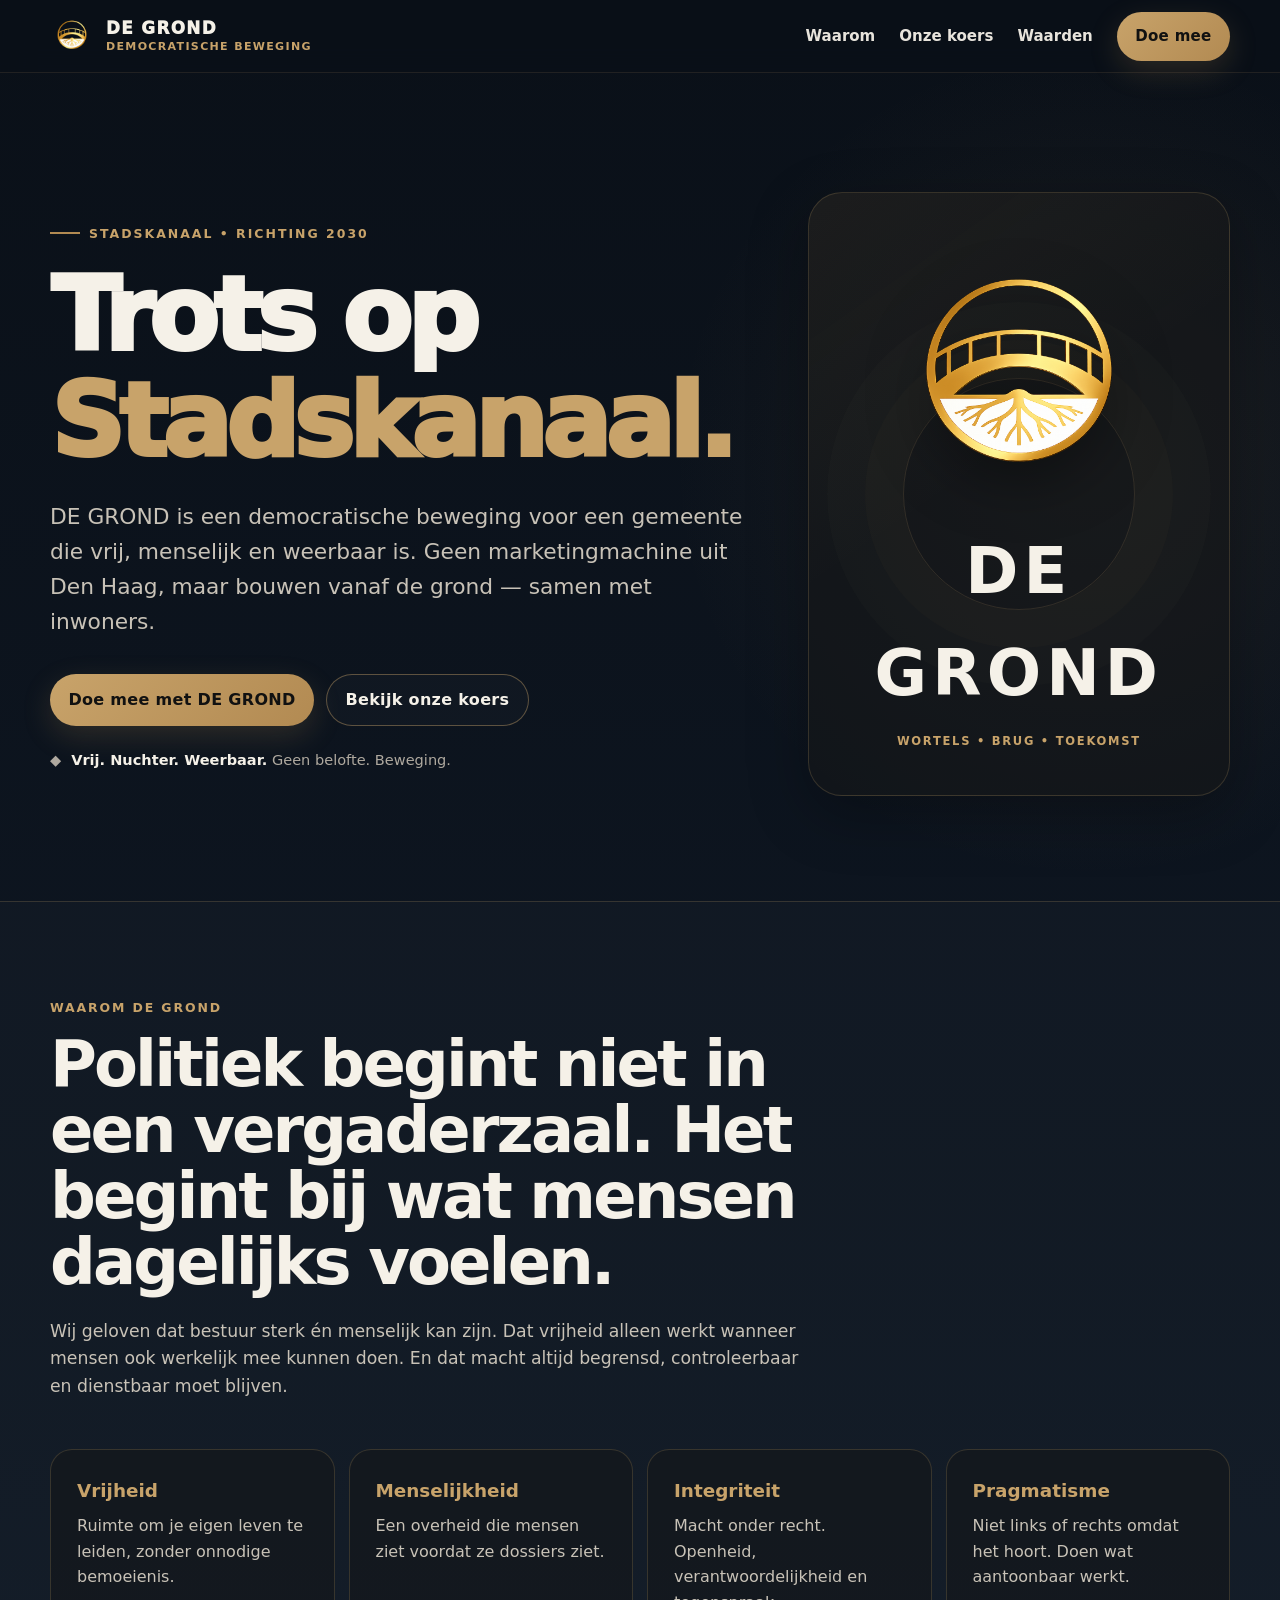
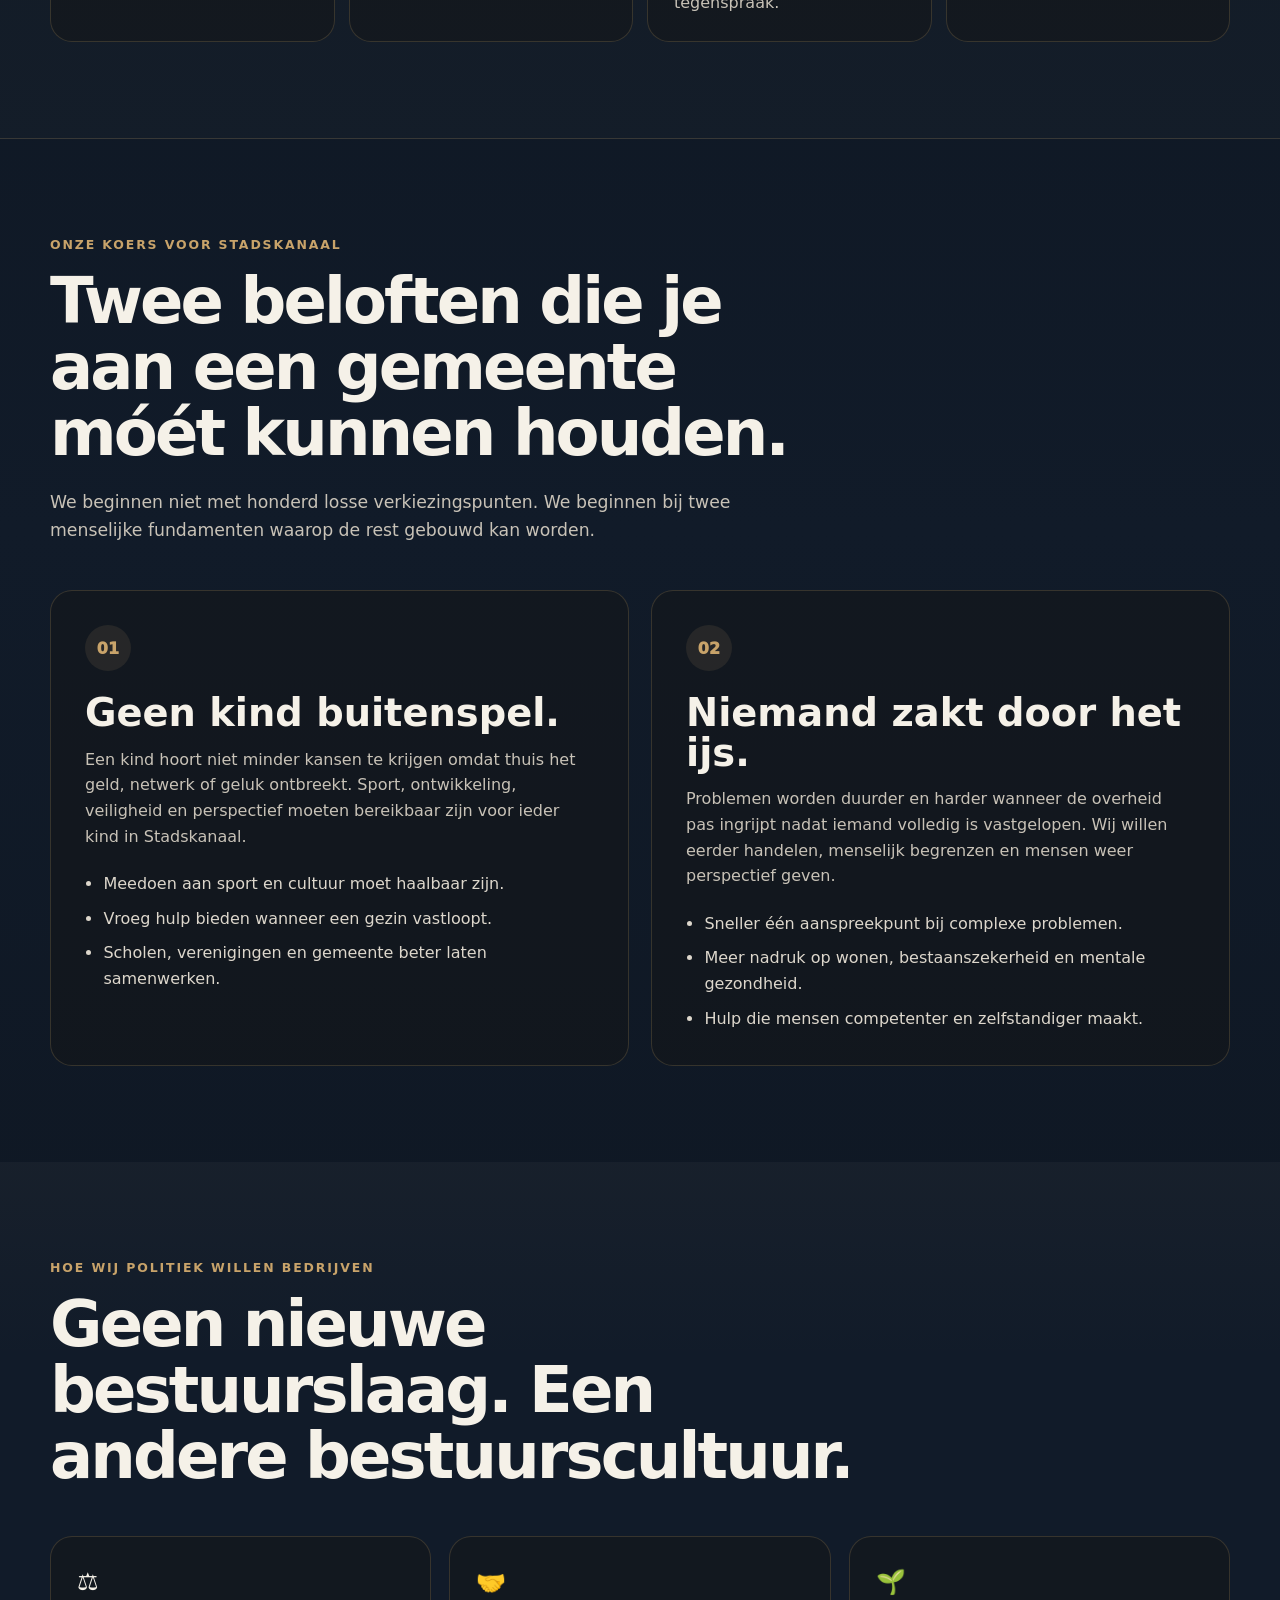
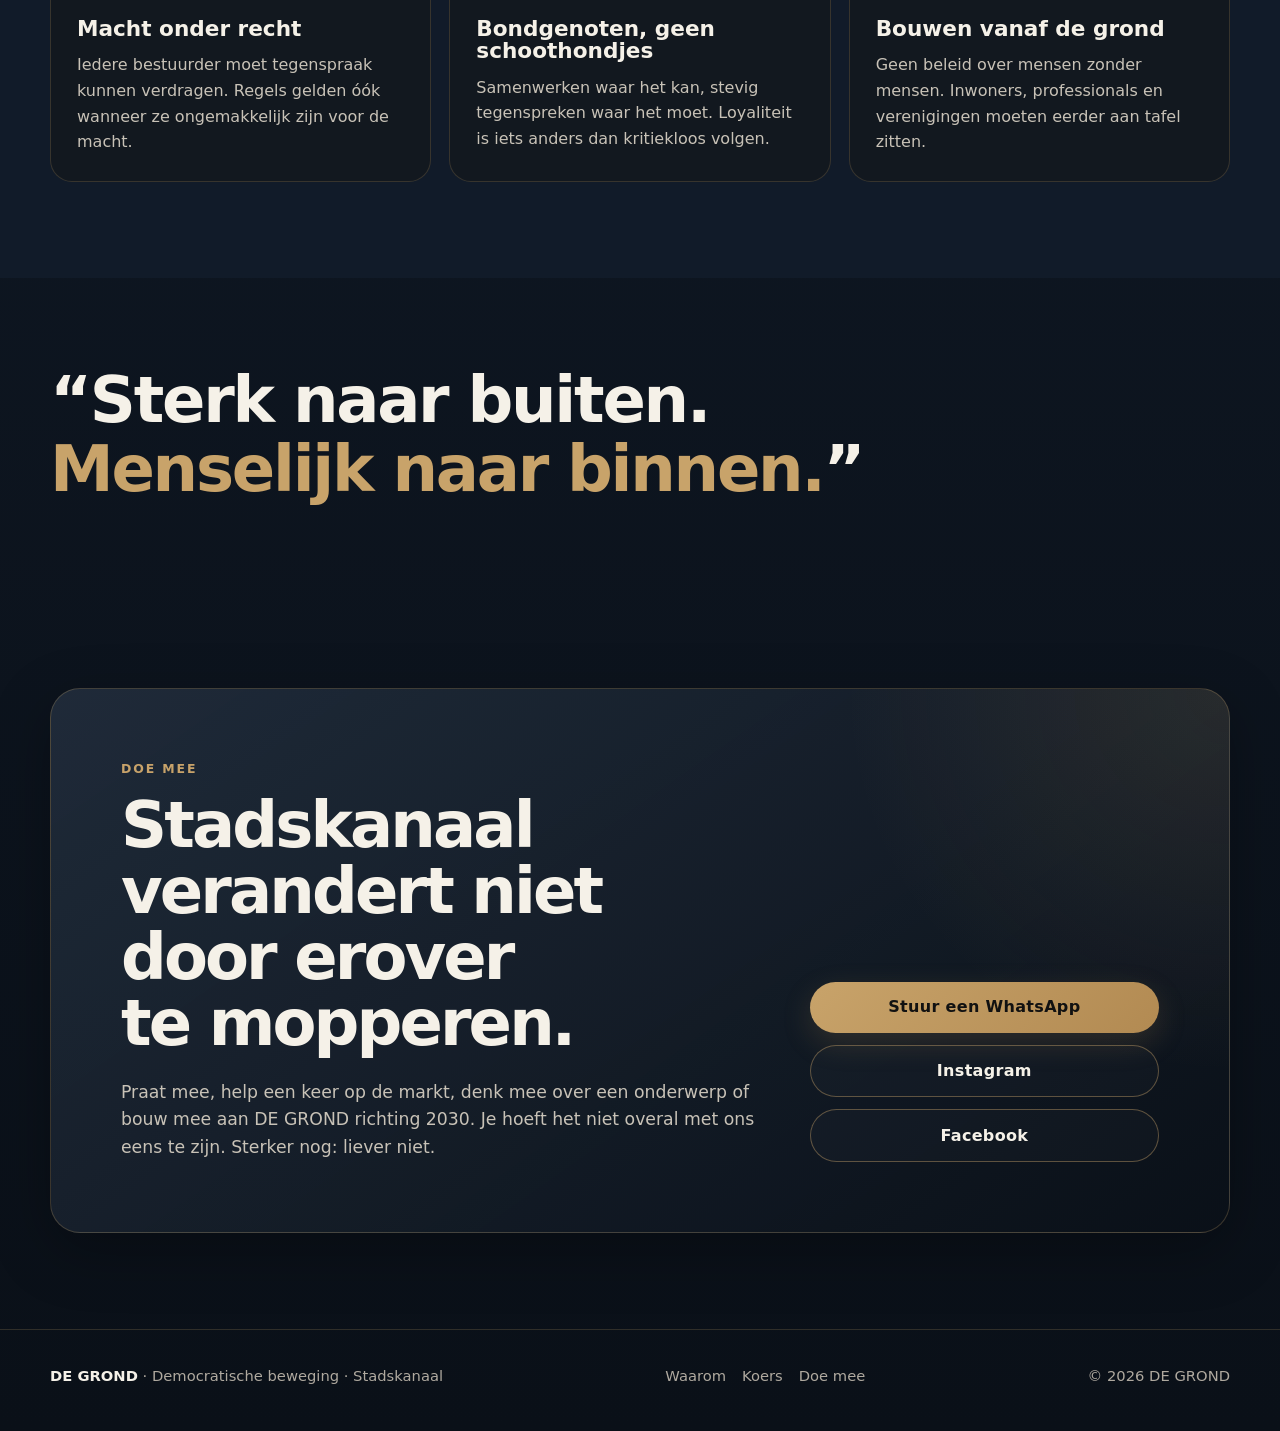
==== commit 4eb7fe64: "Update index.html" ====
--- a/index.html
+++ b/index.html
@@ -1,338 +1,753 @@
+
+
+
+
+
 <!doctype html>
 <html lang="nl">
 <head>
-<meta charset="utf-8"/>
-<meta content="width=device-width, initial-scale=1" name="viewport"/>
-<meta content="#111B29" name="theme-color"/>
-<title>DE GROND — Vrij. Nuchter. Weerbaar.</title>
-<meta content="DE GROND is een democratische beweging uit Stadskanaal. Vrij. Nuchter. Weerbaar. Geen kind buitenspel. Niemand door het ijs. Macht onder recht." name="description"/>
-<link href="https://de-grond-website.pages.dev/" rel="canonical"/>
-<meta content="DE GROND — Vrij. Nuchter. Weerbaar." property="og:title"/>
-<meta content="Een menselijk Nederland met ruggengraat. Geen kind buitenspel. Niemand mag door het ijs zakken." property="og:description"/>
-<meta content="website" property="og:type"/>
-<meta content="https://de-grond-website.pages.dev/" property="og:url"/>
-<meta content="https://de-grond-website.pages.dev/logo.png" property="og:image"/>
-<link href="styles.css" rel="stylesheet"/>
-<link href="logo.png" rel="icon" type="image/png"/>
-<link href="admin.css" rel="stylesheet"/>
-<script type="application/ld+json">
-{
-"@context": "https://schema.org",
-"@type": "Organization",
-"name": "DE GROND",
-"description": "Democratische beweging — Vrij. Nuchter. Weerbaar.",
-"url": "https://de-grond-website.pages.dev/",
-"logo": "https://de-grond-website.pages.dev/logo.png",
-"founder": {
-"@type": "Person",
-"name": "Daniel Stanneveld"
-}
-}
-</script>
+  <meta charset="utf-8">
+  <meta name="viewport" content="width=device-width, initial-scale=1">
+
+  <title>DE GROND | Trots op Stadskanaal</title>
+  <meta name="description" content="DE GROND is een democratische beweging voor een vrij, menselijk, eerlijk en weerbaar Stadskanaal. Geen kind buitenspel. Niemand zakt door het ijs.">
+  <meta name="theme-color" content="#0A1018">
+  <meta name="color-scheme" content="dark">
+
+  <meta property="og:title" content="DE GROND | Trots op Stadskanaal">
+  <meta property="og:description" content="Vrij. Nuchter. Weerbaar. Samen bouwen aan Stadskanaal 2030.">
+  <meta property="og:type" content="website">
+  <meta property="og:locale" content="nl_NL">
+
+  <style>
+    :root {
+      --bg: #0A1018;
+      --bg-soft: #111B29;
+      --panel: #151719;
+      --slate: #263343;
+      --gold: #B28A52;
+      --brass: #967043;
+      --gold-light: #C8A36A;
+      --text: #F5F1E8;
+      --muted: #C8C2B7;
+      --line: rgba(200,163,106,.20);
+      --white: #FFFFFF;
+      --radius: 22px;
+      --shadow: 0 18px 60px rgba(0,0,0,.28);
+      --max: 1180px;
+    }
+
+    * { box-sizing: border-box; }
+    html { scroll-behavior: smooth; }
+    body {
+      margin: 0;
+      font-family: Inter, ui-sans-serif, system-ui, -apple-system, BlinkMacSystemFont, "Segoe UI", sans-serif;
+      background:
+        radial-gradient(circle at 85% 10%, rgba(178,138,82,.10), transparent 26rem),
+        linear-gradient(180deg, #0A1018 0%, #111B29 46%, #0A1018 100%);
+      color: var(--text);
+      line-height: 1.6;
+      overflow-x: hidden;
+    }
+
+    img { max-width: 100%; display: block; }
+    a { color: inherit; text-decoration: none; }
+    button, a { -webkit-tap-highlight-color: transparent; }
+
+    .container {
+      width: min(calc(100% - 36px), var(--max));
+      margin-inline: auto;
+    }
+
+    .skip-link {
+      position: absolute;
+      left: -9999px;
+      top: 0;
+      z-index: 9999;
+      background: var(--gold-light);
+      color: var(--bg);
+      padding: .8rem 1rem;
+      font-weight: 800;
+    }
+    .skip-link:focus { left: 1rem; top: 1rem; }
+
+    /* HEADER */
+    header {
+      position: sticky;
+      top: 0;
+      z-index: 1000;
+      border-bottom: 1px solid rgba(200,163,106,.12);
+      background: rgba(10,16,24,.84);
+      backdrop-filter: blur(14px);
+    }
+
+    .nav {
+      min-height: 72px;
+      display: flex;
+      align-items: center;
+      justify-content: space-between;
+      gap: 24px;
+    }
+
+    .brand {
+      display: inline-flex;
+      align-items: center;
+      gap: 12px;
+      min-width: max-content;
+    }
+
+    .brand img {
+      width: 44px;
+      height: 44px;
+      object-fit: contain;
+    }
+
+    .brand-copy { line-height: 1; }
+    .brand-name {
+      display: block;
+      font-weight: 950;
+      letter-spacing: .08em;
+      font-size: 1.05rem;
+    }
+    .brand-sub {
+      display: block;
+      margin-top: 5px;
+      color: var(--gold-light);
+      font-size: .69rem;
+      letter-spacing: .12em;
+      text-transform: uppercase;
+      font-weight: 800;
+    }
+
+    .nav-links {
+      display: flex;
+      align-items: center;
+      gap: 24px;
+      font-size: .94rem;
+      font-weight: 700;
+    }
+    .nav-links a:not(.btn) { color: #E8E4DC; }
+    .nav-links a:not(.btn):hover { color: var(--gold-light); }
+
+    .menu-toggle {
+      display: none;
+      appearance: none;
+      border: 1px solid var(--line);
+      background: var(--bg-soft);
+      color: var(--text);
+      width: 44px;
+      height: 44px;
+      border-radius: 12px;
+      font-size: 1.2rem;
+      cursor: pointer;
+    }
+
+    /* BUTTONS */
+    .btn {
+      display: inline-flex;
+      align-items: center;
+      justify-content: center;
+      min-height: 48px;
+      padding: .78rem 1.15rem;
+      border-radius: 999px;
+      font-weight: 900;
+      letter-spacing: .02em;
+      transition: transform .2s ease, box-shadow .2s ease, background .2s ease;
+    }
+    .btn:hover { transform: translateY(-2px); }
+    .btn-primary {
+      background: linear-gradient(135deg, var(--gold-light), var(--gold));
+      color: #111;
+      box-shadow: 0 10px 30px rgba(178,138,82,.20);
+    }
+    .btn-secondary {
+      border: 1px solid rgba(200,163,106,.42);
+      background: rgba(255,255,255,.02);
+      color: var(--text);
+    }
+
+    /* HERO */
+    .hero {
+      min-height: calc(100vh - 72px);
+      display: grid;
+      place-items: center;
+      padding: 78px 0 64px;
+      position: relative;
+    }
+
+    .hero-inner {
+      display: grid;
+      grid-template-columns: 1.25fr .75fr;
+      gap: 54px;
+      align-items: center;
+    }
+
+    .eyebrow {
+      display: inline-flex;
+      align-items: center;
+      gap: 9px;
+      color: var(--gold-light);
+      text-transform: uppercase;
+      letter-spacing: .16em;
+      font-size: .78rem;
+      font-weight: 900;
+      margin-bottom: 20px;
+    }
+    .eyebrow::before {
+      content: "";
+      width: 30px;
+      height: 2px;
+      background: var(--gold);
+    }
+
+    h1, h2, h3 { margin: 0; line-height: 1.03; }
+    h1 {
+      max-width: 850px;
+      font-size: clamp(3.2rem, 8vw, 7.2rem);
+      letter-spacing: -.055em;
+      font-weight: 950;
+      text-wrap: balance;
+    }
+    h1 span { color: var(--gold-light); }
+
+    .hero-lead {
+      max-width: 760px;
+      margin: 26px 0 0;
+      color: var(--muted);
+      font-size: clamp(1.08rem, 2.2vw, 1.36rem);
+    }
+
+    .hero-actions {
+      display: flex;
+      flex-wrap: wrap;
+      gap: 12px;
+      margin-top: 34px;
+    }
+
+    .hero-note {
+      display: flex;
+      gap: 10px;
+      align-items: center;
+      margin-top: 22px;
+      color: #AFA99F;
+      font-size: .91rem;
+    }
+    .hero-note strong { color: var(--text); }
+
+    .emblem-card {
+      position: relative;
+      min-height: 410px;
+      border: 1px solid var(--line);
+      border-radius: 34px;
+      background:
+        linear-gradient(145deg, rgba(200,163,106,.06), transparent 45%),
+        rgba(21,23,25,.62);
+      box-shadow: var(--shadow);
+      display: grid;
+      place-items: center;
+      padding: 44px;
+      overflow: hidden;
+    }
+    .emblem-card::after {
+      content: "";
+      position: absolute;
+      width: 230px;
+      height: 230px;
+      border-radius: 50%;
+      border: 1px solid rgba(200,163,106,.16);
+      box-shadow: 0 0 0 38px rgba(200,163,106,.025), 0 0 0 76px rgba(200,163,106,.015);
+    }
+    .emblem-card img {
+      position: relative;
+      z-index: 2;
+      width: min(290px, 85%);
+      filter: drop-shadow(0 18px 30px rgba(0,0,0,.38));
+    }
+    .emblem-fallback {
+      position: relative;
+      z-index: 1;
+      text-align: center;
+    }
+    .emblem-fallback strong {
+      display: block;
+      font-size: clamp(2rem, 5vw, 4rem);
+      letter-spacing: .08em;
+    }
+    .emblem-fallback span {
+      display: block;
+      margin-top: 8px;
+      color: var(--gold-light);
+      letter-spacing: .15em;
+      text-transform: uppercase;
+      font-size: .72rem;
+      font-weight: 900;
+    }
+
+    /* SECTIONS */
+    section { padding: 96px 0; }
+    .section-kicker {
+      color: var(--gold-light);
+      text-transform: uppercase;
+      letter-spacing: .15em;
+      font-size: .78rem;
+      font-weight: 900;
+      margin-bottom: 14px;
+    }
+    .section-title {
+      max-width: 820px;
+      font-size: clamp(2.25rem, 5vw, 4.7rem);
+      letter-spacing: -.045em;
+      text-wrap: balance;
+    }
+    .section-intro {
+      max-width: 760px;
+      margin: 22px 0 0;
+      color: var(--muted);
+      font-size: 1.08rem;
+    }
+
+    .manifest {
+      border-top: 1px solid var(--line);
+      border-bottom: 1px solid var(--line);
+      background: rgba(255,255,255,.015);
+    }
+
+    .manifest-grid {
+      margin-top: 48px;
+      display: grid;
+      grid-template-columns: repeat(4, 1fr);
+      gap: 14px;
+    }
+
+    .value-card,
+    .theme-card,
+    .principle-card {
+      border: 1px solid var(--line);
+      border-radius: var(--radius);
+      background: rgba(21,23,25,.55);
+      padding: 26px;
+    }
+    .value-card strong {
+      display: block;
+      font-size: 1.15rem;
+      margin-bottom: 8px;
+      color: var(--gold-light);
+    }
+    .value-card p,
+    .theme-card p,
+    .principle-card p {
+      margin: 0;
+      color: var(--muted);
+    }
+
+    /* THEMES */
+    .themes-grid {
+      display: grid;
+      grid-template-columns: repeat(2, 1fr);
+      gap: 22px;
+      margin-top: 46px;
+    }
+    .theme-card { padding: 34px; }
+    .theme-number {
+      display: inline-grid;
+      place-items: center;
+      width: 46px;
+      height: 46px;
+      margin-bottom: 22px;
+      border-radius: 50%;
+      background: rgba(200,163,106,.11);
+      color: var(--gold-light);
+      font-weight: 950;
+    }
+    .theme-card h3 {
+      font-size: clamp(1.7rem, 3vw, 2.5rem);
+      margin-bottom: 14px;
+    }
+    .theme-card ul {
+      margin: 22px 0 0;
+      padding-left: 1.15rem;
+      color: #DDD7CC;
+    }
+    .theme-card li + li { margin-top: 9px; }
+
+    /* PRINCIPLES */
+    .principles {
+      background:
+        linear-gradient(180deg, rgba(200,163,106,.035), transparent 28%),
+        var(--bg-soft);
+    }
+    .principles-grid {
+      margin-top: 46px;
+      display: grid;
+      grid-template-columns: repeat(3, 1fr);
+      gap: 18px;
+    }
+    .principle-card h3 {
+      font-size: 1.35rem;
+      margin-bottom: 12px;
+    }
+    .principle-card .icon {
+      font-size: 1.5rem;
+      margin-bottom: 17px;
+    }
+
+    /* QUOTE */
+    .quote-section { padding: 88px 0; }
+    .quote {
+      margin: 0;
+      max-width: 1000px;
+      font-size: clamp(2rem, 5vw, 4.3rem);
+      line-height: 1.08;
+      font-weight: 900;
+      letter-spacing: -.035em;
+      color: var(--text);
+    }
+    .quote span { color: var(--gold-light); }
+
+    /* JOIN */
+    .join-wrap {
+      border: 1px solid rgba(200,163,106,.25);
+      border-radius: 30px;
+      padding: clamp(32px, 6vw, 70px);
+      background:
+        radial-gradient(circle at 100% 0, rgba(200,163,106,.12), transparent 24rem),
+        linear-gradient(145deg, rgba(38,51,67,.74), rgba(10,16,24,.88));
+      box-shadow: var(--shadow);
+    }
+    .join-grid {
+      display: grid;
+      grid-template-columns: 1.3fr .7fr;
+      gap: 40px;
+      align-items: end;
+    }
+    .join-actions {
+      display: flex;
+      flex-direction: column;
+      gap: 12px;
+    }
+    .join-actions .btn { width: 100%; }
+
+    /* FOOTER */
+    footer {
+      border-top: 1px solid var(--line);
+      padding: 34px 0 44px;
+      color: #AFA99F;
+      font-size: .92rem;
+    }
+    .footer-inner {
+      display: flex;
+      justify-content: space-between;
+      gap: 18px;
+      flex-wrap: wrap;
+      align-items: center;
+    }
+    .footer-links {
+      display: flex;
+      flex-wrap: wrap;
+      gap: 16px;
+    }
+    .footer-links a:hover { color: var(--gold-light); }
+
+    /* SMALL ENTRANCE ANIMATION */
+    .reveal {
+      opacity: 0;
+      transform: translateY(16px);
+      transition: opacity .65s ease, transform .65s ease;
+    }
+    .reveal.visible {
+      opacity: 1;
+      transform: translateY(0);
+    }
+
+    /* RESPONSIVE */
+    @media (max-width: 920px) {
+      .hero { min-height: auto; }
+      .hero-inner,
+      .join-grid { grid-template-columns: 1fr; }
+      .emblem-card { min-height: 320px; }
+      .manifest-grid { grid-template-columns: repeat(2, 1fr); }
+      .principles-grid { grid-template-columns: 1fr; }
+
+      .menu-toggle { display: inline-grid; place-items: center; }
+      .nav-links {
+        display: none;
+        position: absolute;
+        top: 72px;
+        left: 18px;
+        right: 18px;
+        padding: 18px;
+        border: 1px solid var(--line);
+        border-radius: 18px;
+        background: #0E1621;
+        box-shadow: var(--shadow);
+        flex-direction: column;
+        align-items: stretch;
+        gap: 4px;
+      }
+      .nav-links.open { display: flex; }
+      .nav-links a {
+        padding: 11px 12px;
+        border-radius: 10px;
+      }
+      .nav-links .btn { margin-top: 8px; }
+    }
+
+    @media (max-width: 650px) {
+      .container { width: min(calc(100% - 28px), var(--max)); }
+      section { padding: 72px 0; }
+      .hero { padding: 56px 0 46px; }
+      .hero-inner { gap: 34px; }
+      h1 { font-size: clamp(3rem, 17vw, 5.2rem); }
+      .hero-actions { flex-direction: column; }
+      .hero-actions .btn { width: 100%; }
+      .manifest-grid,
+      .themes-grid { grid-template-columns: 1fr; }
+      .value-card,
+      .theme-card,
+      .principle-card { padding: 23px; }
+      .emblem-card { min-height: 280px; padding: 30px; }
+      .brand-sub { display: none; }
+    }
+
+    @media (prefers-reduced-motion: reduce) {
+      html { scroll-behavior: auto; }
+      *, *::before, *::after {
+        animation-duration: .01ms !important;
+        transition-duration: .01ms !important;
+      }
+      .reveal { opacity: 1; transform: none; }
+    }
+  </style>
 </head>
+
 <body>
-<a class="skip-link" href="#inhoud">Ga naar de inhoud</a>
-<header class="site-header" data-edit-group="Menu" id="top">
-<div class="container nav-wrap">
-<a aria-label="DE GROND, naar boven" class="brand" href="#top">
-<img alt="Logo DE GROND" height="72" src="logo.png" width="72"/>
-<span class="brand-text">
-<strong>DE GROND</strong>
-<small data-edit-key="brand-subtitle" data-edit-label="Ondertitel logo">Democratische beweging</small>
-</span>
-</a>
-<button aria-controls="site-menu" aria-expanded="false" class="menu-button" type="button">
-<span class="sr-only">Menu openen</span>
-<span></span><span></span><span></span>
-</button>
-<nav aria-label="Hoofdnavigatie" class="site-nav" id="site-menu">
-<a data-edit-key="nav-missie" data-edit-label="Menu: Missie" href="#missie">Missie</a>
-<a data-edit-key="nav-plannen" data-edit-label="Menu: Onze plannen" href="#speerpunten">Onze plannen</a>
-<a data-edit-key="nav-stadskanaal" data-edit-label="Menu: Stadskanaal 2030" href="#stadskanaal">Stadskanaal 2030</a>
-<a data-edit-key="nav-wie" data-edit-label="Menu: Wie wij zijn" href="#wie-wij-zijn">Wie wij zijn</a>
-<a data-edit-key="nav-vragen" data-edit-label="Menu: Vragen" href="#vragen">Vragen</a>
-<button class="button button-small join-trigger" data-edit-key="nav-doe-mee" data-edit-label="Menu: Doe mee-knop" type="button">Doe mee</button>
-</nav>
-</div>
-</header>
-<main id="inhoud">
-<section class="hero" data-edit-group="Startpagina">
-<div aria-hidden="true" class="hero-glow"></div>
-<div class="container hero-grid">
-<div class="hero-copy reveal">
-<p class="eyebrow" data-edit-key="hero-eyebrow" data-edit-label="Kleine tekst boven titel">Stadskanaal 2030</p>
-<h1><span class="dg-title-main" data-edit-key="hero-title-main" data-edit-label="Hoofdtitel — eerste deel">De wortels liggen hier.</span> <span data-edit-key="hero-title-accent" data-edit-label="Hoofdtitel — gouden deel">Nu bouwen we verder.</span></h1>
-<p class="hero-lead" data-edit-key="hero-lead" data-edit-label="Introductietekst">
-DE GROND begint in Stadskanaal. Vrij, nuchter en weerbaar.
-Geen kind buitenspel. Niemand door het ijs. Macht onder recht.
-</p>
-<div class="hero-actions">
-<button class="button join-trigger" data-edit-key="hero-primary-button" data-edit-label="Knop: Word medegrondlegger" type="button">Word medegrondlegger</button>
-<a class="button button-ghost" data-edit-key="hero-secondary-button" data-edit-label="Knop: Bekijk onze koers" href="#speerpunten">Bekijk onze koers</a>
-</div>
-<ul aria-label="Onze uitgangspunten" class="trust-row">
-<li data-edit-key="trust-1" data-edit-label="Uitgangspunt 1">Democratisch</li>
-<li data-edit-key="trust-2" data-edit-label="Uitgangspunt 2">Rechtsstatelijk</li>
-<li data-edit-key="trust-3" data-edit-label="Uitgangspunt 3">Geweldloos</li>
-</ul>
-</div>
-<aside aria-label="Kernbelofte" class="manifest-card reveal">
-<p class="manifest-number" data-edit-key="manifest-number" data-edit-label="Nummer kernbelofte">01</p>
-<h2><span data-edit-key="manifest-title-1" data-edit-label="Kernbelofte — regel 1">Sterk naar buiten.</span><br/><span data-edit-key="manifest-title-2" data-edit-label="Kernbelofte — regel 2">Menselijk naar binnen.</span></h2>
-<p data-edit-key="manifest-body" data-edit-label="Kernbelofte — uitleg">Een overheid die grenzen bewaakt, macht begrenst en mensen nooit tot dossier reduceert.</p>
-<div class="manifest-seal">
-<span data-edit-key="seal-1" data-edit-label="Kernwoord 1">Vrij</span>
-<span data-edit-key="seal-2" data-edit-label="Kernwoord 2">Nuchter</span>
-<span data-edit-key="seal-3" data-edit-label="Kernwoord 3">Weerbaar</span>
-</div>
-</aside>
-</div>
-</section>
-<section aria-label="Kernzinnen" class="ticker" data-edit-group="Kernzinnen">
-<div class="ticker-track">
-<span data-edit-key="ticker-1" data-edit-label="Kernzin 1">Laat je niet gek maken</span><i aria-hidden="true">✦</i>
-<span data-edit-key="ticker-2" data-edit-label="Kernzin 2">Niemand mag door het ijs zakken</span><i aria-hidden="true">✦</i>
-<span data-edit-key="ticker-3" data-edit-label="Kernzin 3">Zonder begrenzing wordt macht een beest</span><i aria-hidden="true">✦</i>
-<span data-edit-key="ticker-4" data-edit-label="Kernzin 4">Geen belofte. Beweging.</span><i aria-hidden="true">✦</i>
-</div>
-</section>
-<section class="section" data-edit-group="Missie" id="missie">
-<div class="container split">
-<div class="section-heading reveal">
-<p class="eyebrow" data-edit-key="mission-eyebrow" data-edit-label="Missie — kleine titel">Onze missie</p>
-<h2 data-edit-key="mission-title" data-edit-label="Missie — titel">Geen systeem boven de mens. Geen mens boven de wet.</h2>
-</div>
-<div class="prose reveal">
-<p data-edit-key="mission-p1" data-edit-label="Missie — alinea 1">
-Wij geloven in vrijheid met verantwoordelijkheid, menselijkheid met grenzen
-en samenwerking zonder bestuurlijke pap. Iedereen mag meewegen; niemand mag gijzelen.
-</p>
-<p data-edit-key="mission-p2" data-edit-label="Missie — alinea 2">
-DE GROND wil een overheid die problemen vroeg oplost, eerlijk gedrag sterker maakt
-dan crimineel overleven en mensen niet eerst volledig kapot laat gaan voordat hulp begint.
-</p>
-</div>
-</div>
-</section>
-<section class="section section-dark" data-edit-group="Onze plannen" id="speerpunten">
-<div class="container">
-<div class="section-heading centered reveal">
-<p class="eyebrow" data-edit-key="plans-eyebrow" data-edit-label="Plannen — kleine titel">Waar we voor staan</p>
-<h2 data-edit-key="plans-title" data-edit-label="Plannen — titel">Vier fundamenten. Eén menselijke rechtsstaat.</h2>
-</div>
-<div class="card-grid">
-<article class="policy-card reveal">
-<span aria-hidden="true" class="card-icon">♥</span>
-<p class="card-kicker" data-edit-key="plan-1-kicker" data-edit-label="Plan 1 — thema">Jeugd</p>
-<h3 data-edit-key="plan-1-title" data-edit-label="Plan 1 — titel">Geen kind buitenspel</h3>
-<p data-edit-key="plan-1-body" data-edit-label="Plan 1 — uitleg">Sport, mentale gezondheid en kansen mogen niet afhangen van de portemonnee of postcode van ouders.</p>
-</article>
-<article class="policy-card reveal">
-<span aria-hidden="true" class="card-icon">⌂</span>
-<p class="card-kicker" data-edit-key="plan-2-kicker" data-edit-label="Plan 2 — thema">Wonen</p>
-<h3 data-edit-key="plan-2-title" data-edit-label="Plan 2 — titel">Niemand door het ijs</h3>
-<p data-edit-key="plan-2-body" data-edit-label="Plan 2 — uitleg">Sneller bouwen, Housing First en één verantwoordelijke regisseur wanneer mensen dreigen vast te lopen.</p>
-</article>
-<article class="policy-card reveal">
-<span aria-hidden="true" class="card-icon">◆</span>
-<p class="card-kicker" data-edit-key="plan-3-kicker" data-edit-label="Plan 3 — thema">Veiligheid</p>
-<h3 data-edit-key="plan-3-title" data-edit-label="Plan 3 — titel">Waardigheidsstaat met tanden</h3>
-<p data-edit-key="plan-3-body" data-edit-label="Plan 3 — uitleg">Hard tegen geweld en ondermijning, menselijk tegen slachtoffers en streng op misbruik van overheidsmacht.</p>
-</article>
-<article class="policy-card reveal">
-<span aria-hidden="true" class="card-icon">◎</span>
-<p class="card-kicker" data-edit-key="plan-4-kicker" data-edit-label="Plan 4 — thema">Bestuur</p>
-<h3 data-edit-key="plan-4-title" data-edit-label="Plan 4 — titel">Macht onder recht</h3>
-<p data-edit-key="plan-4-body" data-edit-label="Plan 4 — uitleg">Transparante besluiten, onafhankelijke controle en echte invloed voor inwoners zonder eindeloos vergadercircus.</p>
-</article>
-</div>
-</div>
-</section>
-<section class="section stadskanaal" data-edit-group="Stadskanaal 2030" id="stadskanaal">
-<div class="container locality-grid">
-<div aria-hidden="true" class="locality-art reveal">
-<div class="sun"></div>
-<div class="water-tower"><span></span></div>
-<div class="canal"></div>
-<div class="bridge-shape"></div>
-</div>
-<div class="locality-copy reveal">
-<p class="eyebrow" data-edit-key="local-eyebrow" data-edit-label="Stadskanaal — kleine titel">Onze proeftuin</p>
-<h2 data-edit-key="local-title" data-edit-label="Stadskanaal — titel">Trots op Stadskanaal 💗</h2>
-<p data-edit-key="local-body" data-edit-label="Stadskanaal — tekst">
-Niet wachten tot Den Haag ineens wijs wordt. We beginnen lokaal:
-met sterke buurten, sport voor ieder kind, ruimte voor kleine ondernemers
-en een bestuur dat zichtbaar verantwoordelijkheid neemt.
-</p>
-<div class="locality-points">
-<div><strong data-edit-key="local-stat-1-number" data-edit-label="Blok 1 — getal">500</strong><span data-edit-key="local-stat-1-label" data-edit-label="Blok 1 — uitleg">euro sportpas als ambitie</span></div>
-<div><strong data-edit-key="local-stat-2-number" data-edit-label="Blok 2 — getal">72u</strong><span data-edit-key="local-stat-2-label" data-edit-label="Blok 2 — uitleg">voor een vaste casusregisseur</span></div>
-<div><strong data-edit-key="local-stat-3-number" data-edit-label="Blok 3 — getal">1</strong><span data-edit-key="local-stat-3-label" data-edit-label="Blok 3 — uitleg">gemeenschap die niemand afschrijft</span></div>
-</div>
-<button class="text-link join-trigger" data-edit-key="local-button" data-edit-label="Stadskanaal — oproepknop" type="button">Help de lokale beweging bouwen →</button>
-</div>
-</div>
-</section>
-<section class="section" data-edit-group="Wie wij zijn" id="wie-wij-zijn">
-<div class="container split">
-<div class="section-heading reveal">
-<p class="eyebrow" data-edit-key="who-eyebrow" data-edit-label="Wie wij zijn — kleine titel">Wie wij zijn</p>
-<h2 data-edit-key="who-title" data-edit-label="Wie wij zijn — titel">Politiek begint bij mensen, niet bij een partijmachine.</h2>
-</div>
-<div class="prose reveal">
-<h3 data-edit-key="founder-name" data-edit-label="Naam initiatiefnemer">Daniel Stanneveld</h3>
-<p><strong data-edit-key="founder-role" data-edit-label="Rol initiatiefnemer">Initiatiefnemer van DE GROND.</strong></p>
-<p data-edit-key="founder-p1" data-edit-label="Wie wij zijn — alinea 1">
-DE GROND wordt van onderop gebouwd. Niet als carrièreproject,
-maar als een democratische beweging waarin inwoners zelf
-verantwoordelijkheid nemen voor hun gemeenschap.
-</p>
-<p data-edit-key="founder-p2" data-edit-label="Wie wij zijn — alinea 2">
-We geloven dat politiek tegelijk menselijk én weerbaar kan zijn:
-vrijheid met verantwoordelijkheid, een sterke rechtsstaat,
-eerlijke samenwerking en niemand afschrijven.
-</p>
-<p data-edit-key="founder-p3" data-edit-label="Wie wij zijn — alinea 3">
-Stadskanaal is waar we beginnen. Hier leggen we de eerste wortels.
-</p>
-</div>
-</div>
-</section>
-<section class="section quote-section" data-edit-group="Citaat">
-<div class="container reveal">
-<blockquote data-edit-key="quote-main" data-edit-label="Citaat">
-“Politiek begint niet bij een zetel. Het begint wanneer gewone mensen besluiten dat wegkijken geen optie meer is.”
-</blockquote>
-</div>
-</section>
-<section class="section" data-edit-group="Veelgestelde vragen" id="vragen">
-<div class="container faq-grid">
-<div class="section-heading reveal">
-<p class="eyebrow" data-edit-key="faq-eyebrow" data-edit-label="Vragen — kleine titel">Veelgestelde vragen</p>
-<h2 data-edit-key="faq-title" data-edit-label="Vragen — titel">Nuchtere antwoorden, zonder Haagse rookmachine.</h2>
-</div>
-<div class="accordion reveal">
-<details>
-<summary data-edit-key="faq-1-q" data-edit-label="Vraag 1">Is DE GROND links of rechts?</summary>
-<p data-edit-key="faq-1-a" data-edit-label="Antwoord 1">
-DE GROND is sociaal-liberaal en patriottisch: vrijheid én bestaanszekerheid,
-een sterke rechtsstaat én een sterke landsverdediging.
-</p>
-</details>
-<details>
-<summary data-edit-key="faq-2-q" data-edit-label="Vraag 2">Kan ik nu al officieel lid worden?</summary>
-<p data-edit-key="faq-2-a" data-edit-label="Antwoord 2">
-Deze gratis website verzamelt nog geen officiële ledenadministratie of betalingen.
-Je kunt wel veilig je interesse kenbaar maken via je eigen e-mailprogramma.
-</p>
-</details>
-<details>
-<summary data-edit-key="faq-3-q" data-edit-label="Vraag 3">Waarom nog geen online betaling?</summary>
-<p data-edit-key="faq-3-a" data-edit-label="Antwoord 3">
-Een betrouwbare ledenadministratie vereist beveiligde opslag, juridische inrichting
-en een betaalprovider. Dat kan later worden gekoppeld, maar is niet volledig gratis.
-</p>
-</details>
-<details>
-<summary data-edit-key="faq-4-q" data-edit-label="Vraag 4">Hoe kan ik meehelpen?</summary>
-<p data-edit-key="faq-4-a" data-edit-label="Antwoord 4">
-Als medegrondlegger, vrijwilliger, inhoudelijk denker, campagnebouwer of kritische meelezer.
-Een beweging heeft geen klapvee nodig, maar mensen met geweten en initiatief.
-</p>
-</details>
-</div>
-</div>
-</section>
-<section class="cta-section" data-edit-group="Oproep">
-<div class="container cta-card reveal">
-<div>
-<p class="eyebrow" data-edit-key="cta-eyebrow" data-edit-label="Oproep — kleine titel">Geen belofte. Beweging.</p>
-<h2 data-edit-key="cta-title" data-edit-label="Oproep — titel">Bouw mee aan de grond onder onze voeten.</h2>
-</div>
-<button class="button button-light join-trigger" data-edit-key="cta-button" data-edit-label="Oproep — knop" type="button">Ik wil meedoen</button>
-</div>
-</section>
-</main>
-<footer class="site-footer" data-edit-group="Footer">
-<div class="container footer-grid">
-<div>
-<a class="footer-brand" href="#top">
-<img alt="Logo DE GROND" height="60" src="logo.png" width="60"/>
-<span class="brand-text">
-<strong>DE GROND</strong>
-<small data-edit-key="footer-subtitle" data-edit-label="Footer — slogan">Vrij. Nuchter. Weerbaar.</small>
-</span>
-</a>
-<p data-edit-key="footer-tagline" data-edit-label="Footer — beschrijving">Een democratische, rechtsstatelijke en geweldloze beweging.</p>
-</div>
-<div>
-<h3>Beweging</h3>
-<a data-edit-key="nav-missie" href="#missie">Missie</a>
-<a data-edit-key="nav-plannen" href="#speerpunten">Onze plannen</a>
-<a data-edit-key="nav-stadskanaal" href="#stadskanaal">Stadskanaal 2030</a>
-<a data-edit-key="nav-wie" href="#wie-wij-zijn">Wie wij zijn</a>
-</div>
-<div>
-<h3>Juridisch</h3>
-<button class="footer-link" id="privacy-open" type="button">Privacy</button>
-<button class="footer-link" id="cookies-open" type="button">Cookies</button>
-<p class="copyright">© <span id="year"></span> DE GROND</p>
-</div>
-</div>
-</footer>
-<dialog aria-labelledby="join-title" class="modal" data-edit-group="Doe mee-venster" id="join-modal">
-<button aria-label="Sluiten" class="modal-close" type="button">×</button>
-<div class="modal-content">
-<p class="eyebrow" data-edit-key="join-eyebrow" data-edit-label="Doe mee — kleine titel">Word medegrondlegger</p>
-<h2 data-edit-key="join-title" data-edit-label="Doe mee — titel" id="join-title">Laat weten hoe jij wilt bijdragen.</h2>
-<p class="modal-note" data-edit-key="join-note" data-edit-label="Doe mee — uitleg">
-Je gegevens worden niet op deze website opgeslagen.
-Na verzenden opent je eigen e-mailprogramma met een vooraf ingevuld bericht.
-</p>
-<form id="join-form">
-<label>
-Naam
-<input autocomplete="name" maxlength="80" name="name" required=""/>
-</label>
-<label>
-E-mailadres
-<input autocomplete="email" maxlength="120" name="email" required="" type="email"/>
-</label>
-<label>
-Ik wil bijdragen als
-<select name="role" required="">
-<option value="">Maak een keuze</option>
-<option>Medegrondlegger</option>
-<option>Vrijwilliger</option>
-<option>Inhoudelijk denker</option>
-<option>Campagnebouwer</option>
-<option>Ik weet het nog niet</option>
-</select>
-</label>
-<label>
-Mijn bericht
-<textarea maxlength="600" name="message" placeholder="Vertel kort wat je aanspreekt of wat je kunt bijdragen." rows="4"></textarea>
-</label>
-<label class="check-label">
-<input name="consent" required="" type="checkbox"/>
-<span>Ik kies er zelf voor om deze informatie per e-mail te versturen.</span>
-</label>
-<button class="button" data-edit-key="join-submit" data-edit-label="Doe mee — verzendknop" type="submit">Open mijn e-mail</button>
-</form>
-</div>
-</dialog>
-<dialog aria-labelledby="info-title" class="modal text-modal" id="info-modal">
-<button aria-label="Sluiten" class="modal-close" type="button">×</button>
-<div class="modal-content">
-<h2 id="info-title">Privacy</h2>
-<div id="info-body"></div>
-</div>
-</dialog>
-<noscript>
-<p class="noscript">
-JavaScript staat uit. De inhoud blijft leesbaar, maar het menu en contactvenster werken dan niet.
-</p>
-</noscript>
-<script src="script.js"></script><script src="admin.js"></script>
+  <a class="skip-link" href="#main">Ga naar inhoud</a>
+
+  <header>
+    <div class="container nav">
+      <a class="brand" href="#top" aria-label="DE GROND - naar boven">
+        <!-- Zet je officiële logo als logo.png in dezelfde map als index.html -->
+        <img src="logo.png" alt="Logo van DE GROND" onerror="this.style.display='none'">
+        <span class="brand-copy">
+          <span class="brand-name">DE GROND</span>
+          <span class="brand-sub">Democratische beweging</span>
+        </span>
+      </a>
+
+      <button class="menu-toggle" type="button" aria-label="Menu openen" aria-expanded="false">☰</button>
+
+      <nav class="nav-links" aria-label="Hoofdnavigatie">
+        <a href="#waarom">Waarom</a>
+        <a href="#themas">Onze koers</a>
+        <a href="#waarden">Waarden</a>
+        <a class="btn btn-primary" href="#doe-mee">Doe mee</a>
+      </nav>
+    </div>
+  </header>
+
+  <main id="main">
+    <section class="hero" id="top">
+      <div class="container hero-inner">
+        <div class="reveal">
+          <div class="eyebrow">Stadskanaal • richting 2030</div>
+          <h1>Trots op <span>Stadskanaal.</span></h1>
+          <p class="hero-lead">
+            DE GROND is een democratische beweging voor een gemeente die vrij, menselijk en weerbaar is.
+            Geen marketingmachine uit Den Haag, maar bouwen vanaf de grond — samen met inwoners.
+          </p>
+
+          <div class="hero-actions">
+            <a class="btn btn-primary" href="#doe-mee">Doe mee met DE GROND</a>
+            <a class="btn btn-secondary" href="#themas">Bekijk onze koers</a>
+          </div>
+
+          <div class="hero-note">
+            <span>◆</span>
+            <span><strong>Vrij. Nuchter. Weerbaar.</strong> Geen belofte. Beweging.</span>
+          </div>
+        </div>
+
+        <div class="emblem-card reveal" aria-label="DE GROND embleem">
+          <img src="logo.png" alt="Officieel embleem van DE GROND" onerror="this.style.display='none'">
+          <div class="emblem-fallback" aria-hidden="true">
+            <strong>DE GROND</strong>
+            <span>wortels • brug • toekomst</span>
+          </div>
+        </div>
+      </div>
+    </section>
+
+    <section class="manifest" id="waarom">
+      <div class="container">
+        <div class="section-kicker">Waarom DE GROND</div>
+        <h2 class="section-title">Politiek begint niet in een vergaderzaal. Het begint bij wat mensen dagelijks voelen.</h2>
+        <p class="section-intro">
+          Wij geloven dat bestuur sterk én menselijk kan zijn. Dat vrijheid alleen werkt wanneer mensen ook werkelijk mee kunnen doen.
+          En dat macht altijd begrensd, controleerbaar en dienstbaar moet blijven.
+        </p>
+
+        <div class="manifest-grid">
+          <article class="value-card reveal">
+            <strong>Vrijheid</strong>
+            <p>Ruimte om je eigen leven te leiden, zonder onnodige bemoeienis.</p>
+          </article>
+          <article class="value-card reveal">
+            <strong>Menselijkheid</strong>
+            <p>Een overheid die mensen ziet voordat ze dossiers ziet.</p>
+          </article>
+          <article class="value-card reveal">
+            <strong>Integriteit</strong>
+            <p>Macht onder recht. Openheid, verantwoordelijkheid en tegenspraak.</p>
+          </article>
+          <article class="value-card reveal">
+            <strong>Pragmatisme</strong>
+            <p>Niet links of rechts omdat het hoort. Doen wat aantoonbaar werkt.</p>
+          </article>
+        </div>
+      </div>
+    </section>
+
+    <section id="themas">
+      <div class="container">
+        <div class="section-kicker">Onze koers voor Stadskanaal</div>
+        <h2 class="section-title">Twee beloften die je aan een gemeente móét kunnen houden.</h2>
+        <p class="section-intro">
+          We beginnen niet met honderd losse verkiezingspunten. We beginnen bij twee menselijke fundamenten waarop de rest gebouwd kan worden.
+        </p>
+
+        <div class="themes-grid">
+          <article class="theme-card reveal">
+            <div class="theme-number">01</div>
+            <h3>Geen kind buitenspel.</h3>
+            <p>
+              Een kind hoort niet minder kansen te krijgen omdat thuis het geld, netwerk of geluk ontbreekt.
+              Sport, ontwikkeling, veiligheid en perspectief moeten bereikbaar zijn voor ieder kind in Stadskanaal.
+            </p>
+            <ul>
+              <li>Meedoen aan sport en cultuur moet haalbaar zijn.</li>
+              <li>Vroeg hulp bieden wanneer een gezin vastloopt.</li>
+              <li>Scholen, verenigingen en gemeente beter laten samenwerken.</li>
+            </ul>
+          </article>
+
+          <article class="theme-card reveal">
+            <div class="theme-number">02</div>
+            <h3>Niemand zakt door het ijs.</h3>
+            <p>
+              Problemen worden duurder en harder wanneer de overheid pas ingrijpt nadat iemand volledig is vastgelopen.
+              Wij willen eerder handelen, menselijk begrenzen en mensen weer perspectief geven.
+            </p>
+            <ul>
+              <li>Sneller één aanspreekpunt bij complexe problemen.</li>
+              <li>Meer nadruk op wonen, bestaanszekerheid en mentale gezondheid.</li>
+              <li>Hulp die mensen competenter en zelfstandiger maakt.</li>
+            </ul>
+          </article>
+        </div>
+      </div>
+    </section>
+
+    <section class="principles" id="waarden">
+      <div class="container">
+        <div class="section-kicker">Hoe wij politiek willen bedrijven</div>
+        <h2 class="section-title">Geen nieuwe bestuurslaag. Een andere bestuurscultuur.</h2>
+
+        <div class="principles-grid">
+          <article class="principle-card reveal">
+            <div class="icon">⚖️</div>
+            <h3>Macht onder recht</h3>
+            <p>Iedere bestuurder moet tegenspraak kunnen verdragen. Regels gelden óók wanneer ze ongemakkelijk zijn voor de macht.</p>
+          </article>
+
+          <article class="principle-card reveal">
+            <div class="icon">🤝</div>
+            <h3>Bondgenoten, geen schoothondjes</h3>
+            <p>Samenwerken waar het kan, stevig tegenspreken waar het moet. Loyaliteit is iets anders dan kritiekloos volgen.</p>
+          </article>
+
+          <article class="principle-card reveal">
+            <div class="icon">🌱</div>
+            <h3>Bouwen vanaf de grond</h3>
+            <p>Geen beleid over mensen zonder mensen. Inwoners, professionals en verenigingen moeten eerder aan tafel zitten.</p>
+          </article>
+        </div>
+      </div>
+    </section>
+
+    <section class="quote-section">
+      <div class="container">
+        <p class="quote reveal">
+          “Sterk naar buiten. <span>Menselijk naar binnen.</span>”
+        </p>
+      </div>
+    </section>
+
+    <section id="doe-mee">
+      <div class="container">
+        <div class="join-wrap reveal">
+          <div class="join-grid">
+            <div>
+              <div class="section-kicker">Doe mee</div>
+              <h2 class="section-title">Stadskanaal verandert niet door erover te mopperen.</h2>
+              <p class="section-intro">
+                Praat mee, help een keer op de markt, denk mee over een onderwerp of bouw mee aan DE GROND richting 2030.
+                Je hoeft het niet overal met ons eens te zijn. Sterker nog: liever niet.
+              </p>
+            </div>
+
+            <div class="join-actions">
+              <!-- VERVANG onderstaande links door je echte WhatsApp / Instagram / Facebook links -->
+              <a class="btn btn-primary" href="https://wa.me/" target="_blank" rel="noopener">Stuur een WhatsApp</a>
+              <a class="btn btn-secondary" href="#" aria-label="Instagram van DE GROND">Instagram</a>
+              <a class="btn btn-secondary" href="#" aria-label="Facebook van DE GROND">Facebook</a>
+            </div>
+          </div>
+        </div>
+      </div>
+    </section>
+  </main>
+
+  <footer>
+    <div class="container footer-inner">
+      <div>
+        <strong style="color:#F5F1E8">DE GROND</strong> · Democratische beweging · Stadskanaal
+      </div>
+      <div class="footer-links">
+        <a href="#waarom">Waarom</a>
+        <a href="#themas">Koers</a>
+        <a href="#doe-mee">Doe mee</a>
+      </div>
+      <div>© <span id="year"></span> DE GROND</div>
+    </div>
+  </footer>
+
+  <script>
+    const menuButton = document.querySelector('.menu-toggle');
+    const navLinks = document.querySelector('.nav-links');
+
+    menuButton.addEventListener('click', () => {
+      const open = navLinks.classList.toggle('open');
+      menuButton.setAttribute('aria-expanded', String(open));
+      menuButton.textContent = open ? '✕' : '☰';
+    });
+
+    navLinks.querySelectorAll('a').forEach(link => {
+      link.addEventListener('click', () => {
+        navLinks.classList.remove('open');
+        menuButton.setAttribute('aria-expanded', 'false');
+        menuButton.textContent = '☰';
+      });
+    });
+
+    document.getElementById('year').textContent = new Date().getFullYear();
+
+    const observer = new IntersectionObserver((entries) => {
+      entries.forEach(entry => {
+        if (entry.isIntersecting) entry.target.classList.add('visible');
+      });
+    }, { threshold: 0.12 });
+
+    document.querySelectorAll('.reveal').forEach(el => observer.observe(el));
+  </script>
 </body>
 </html>
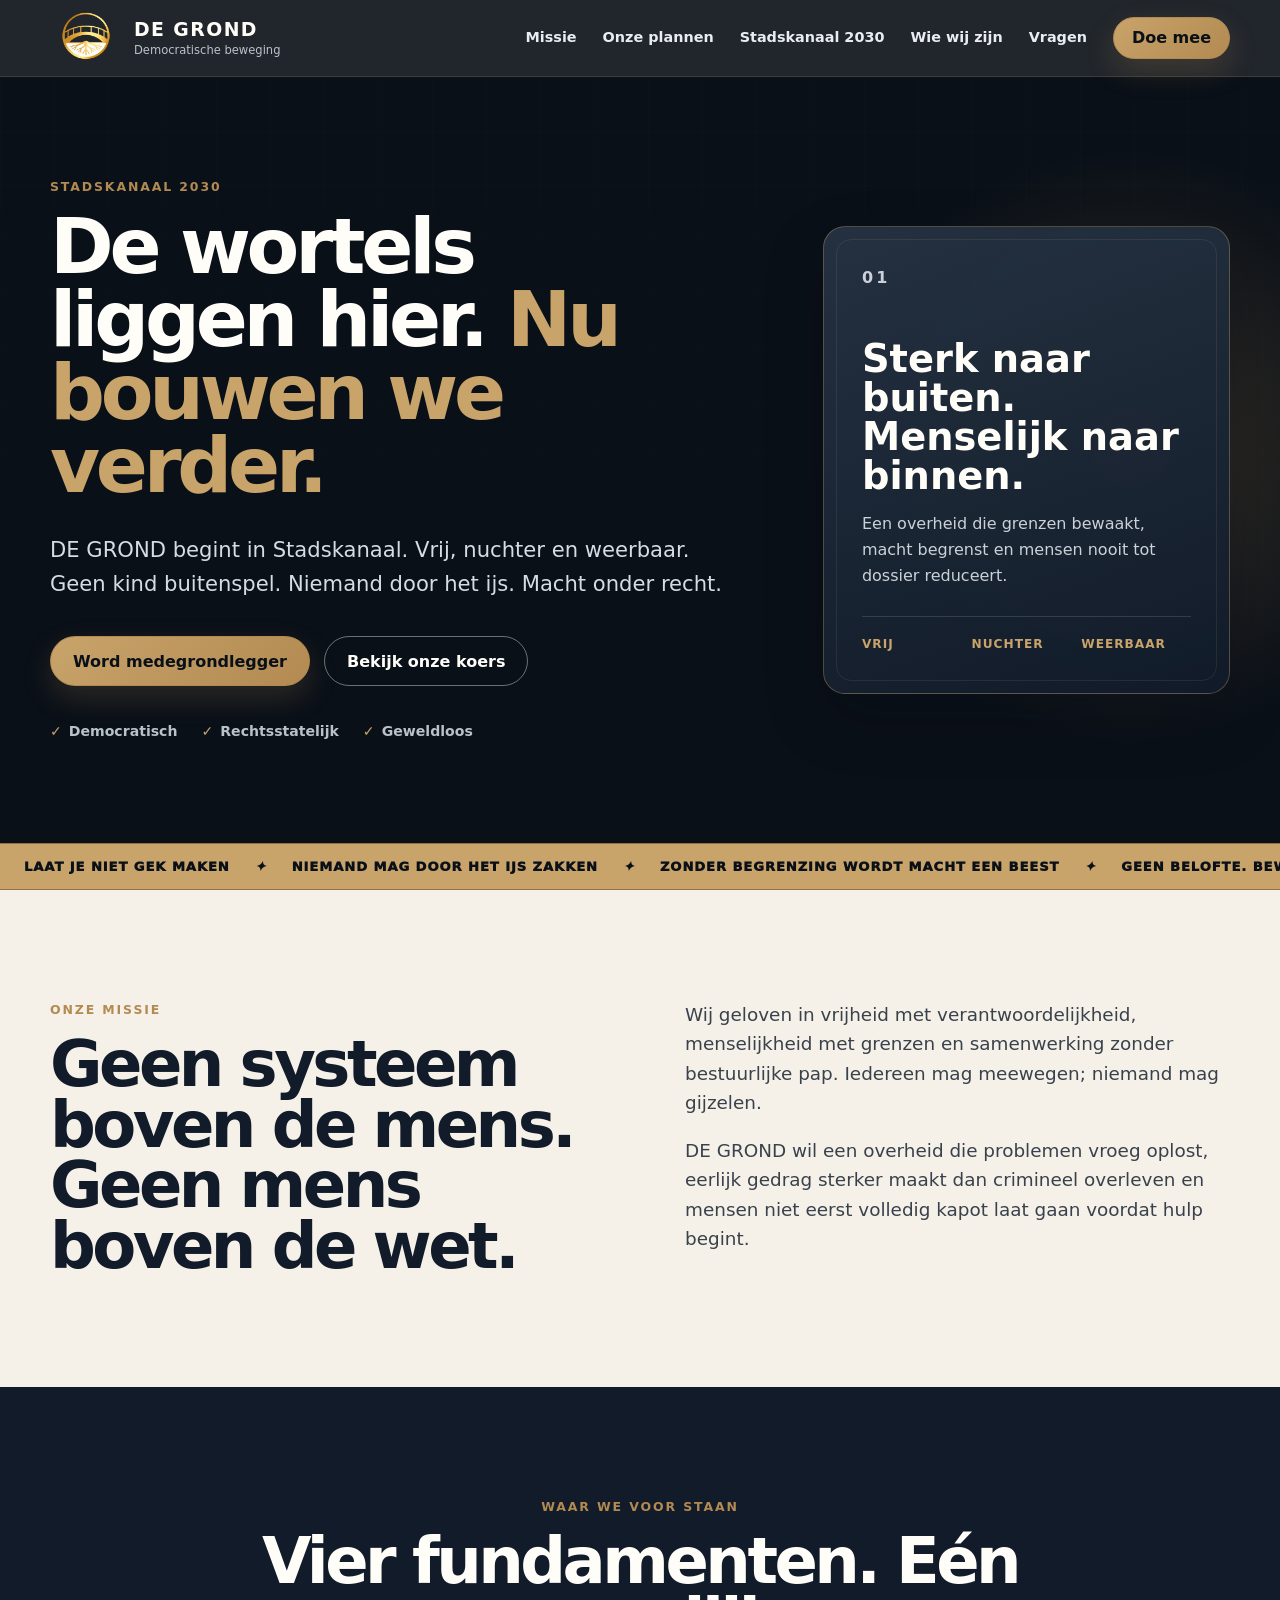
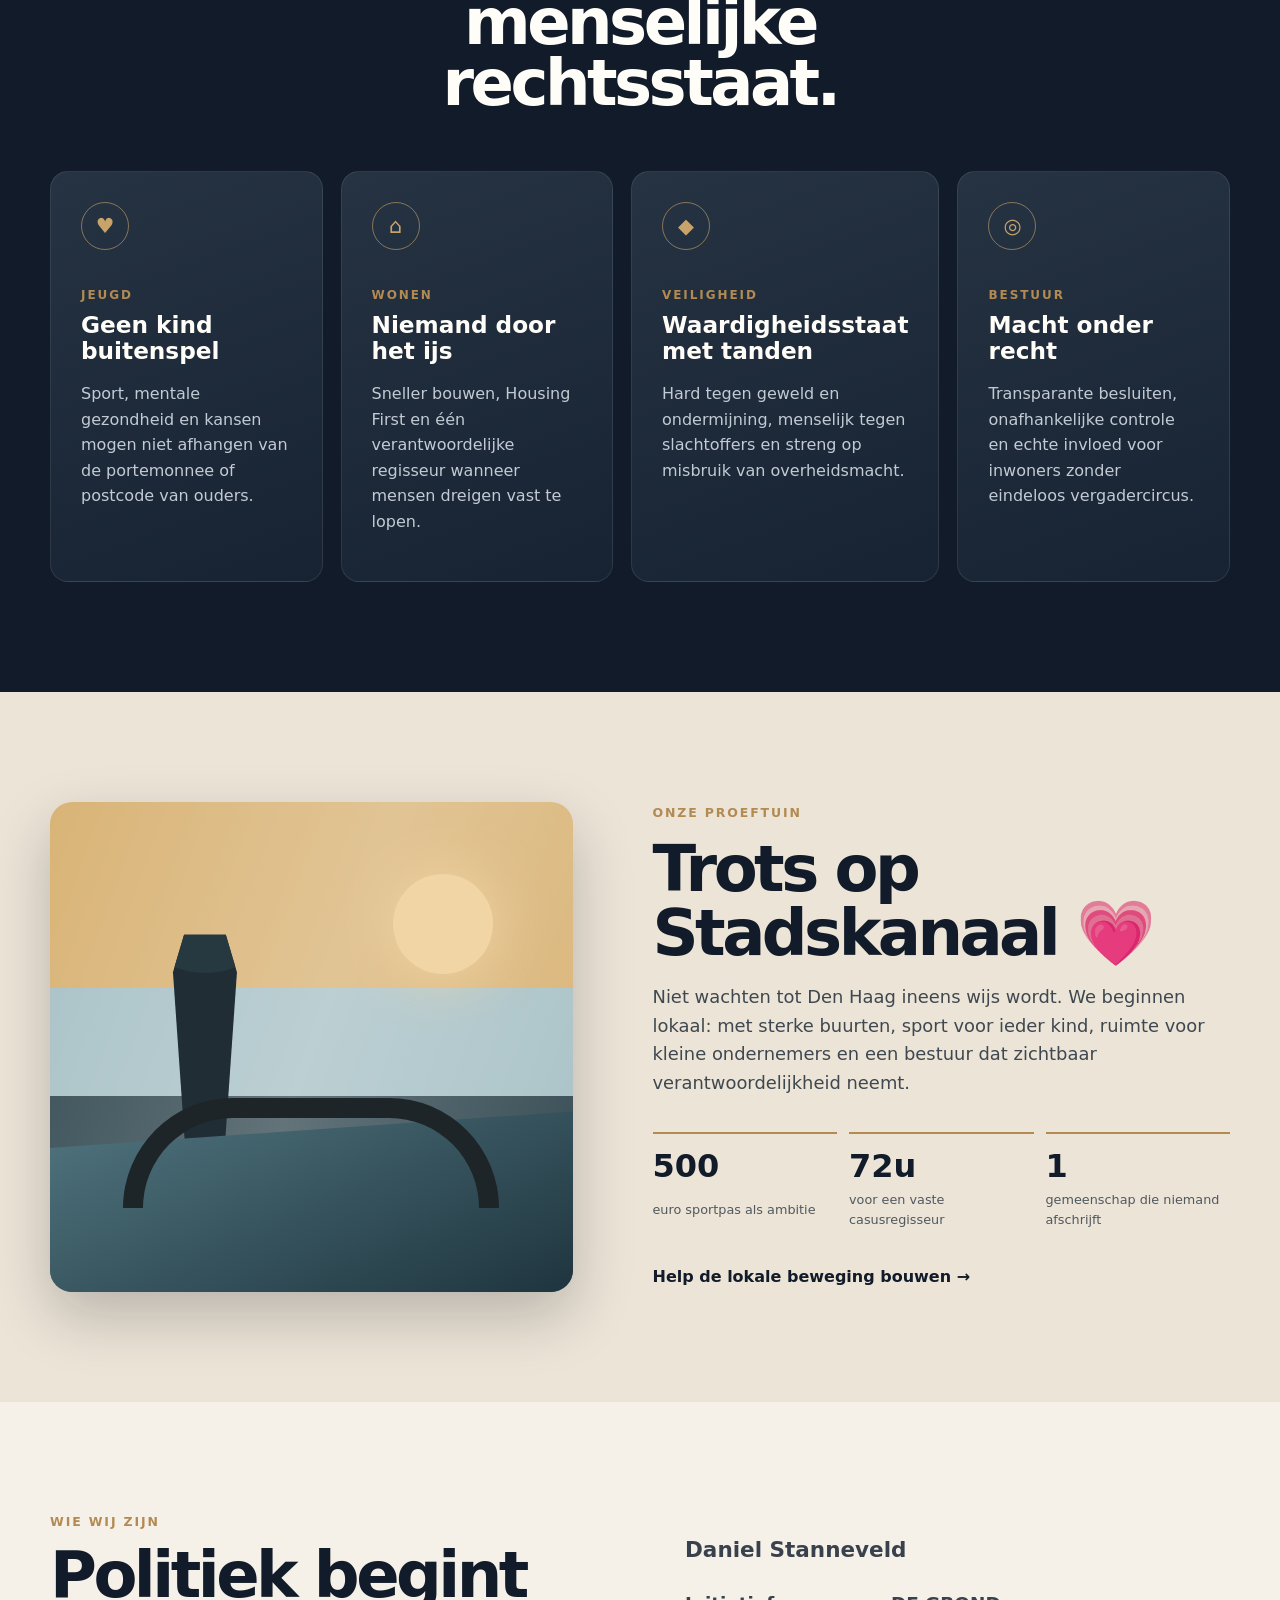
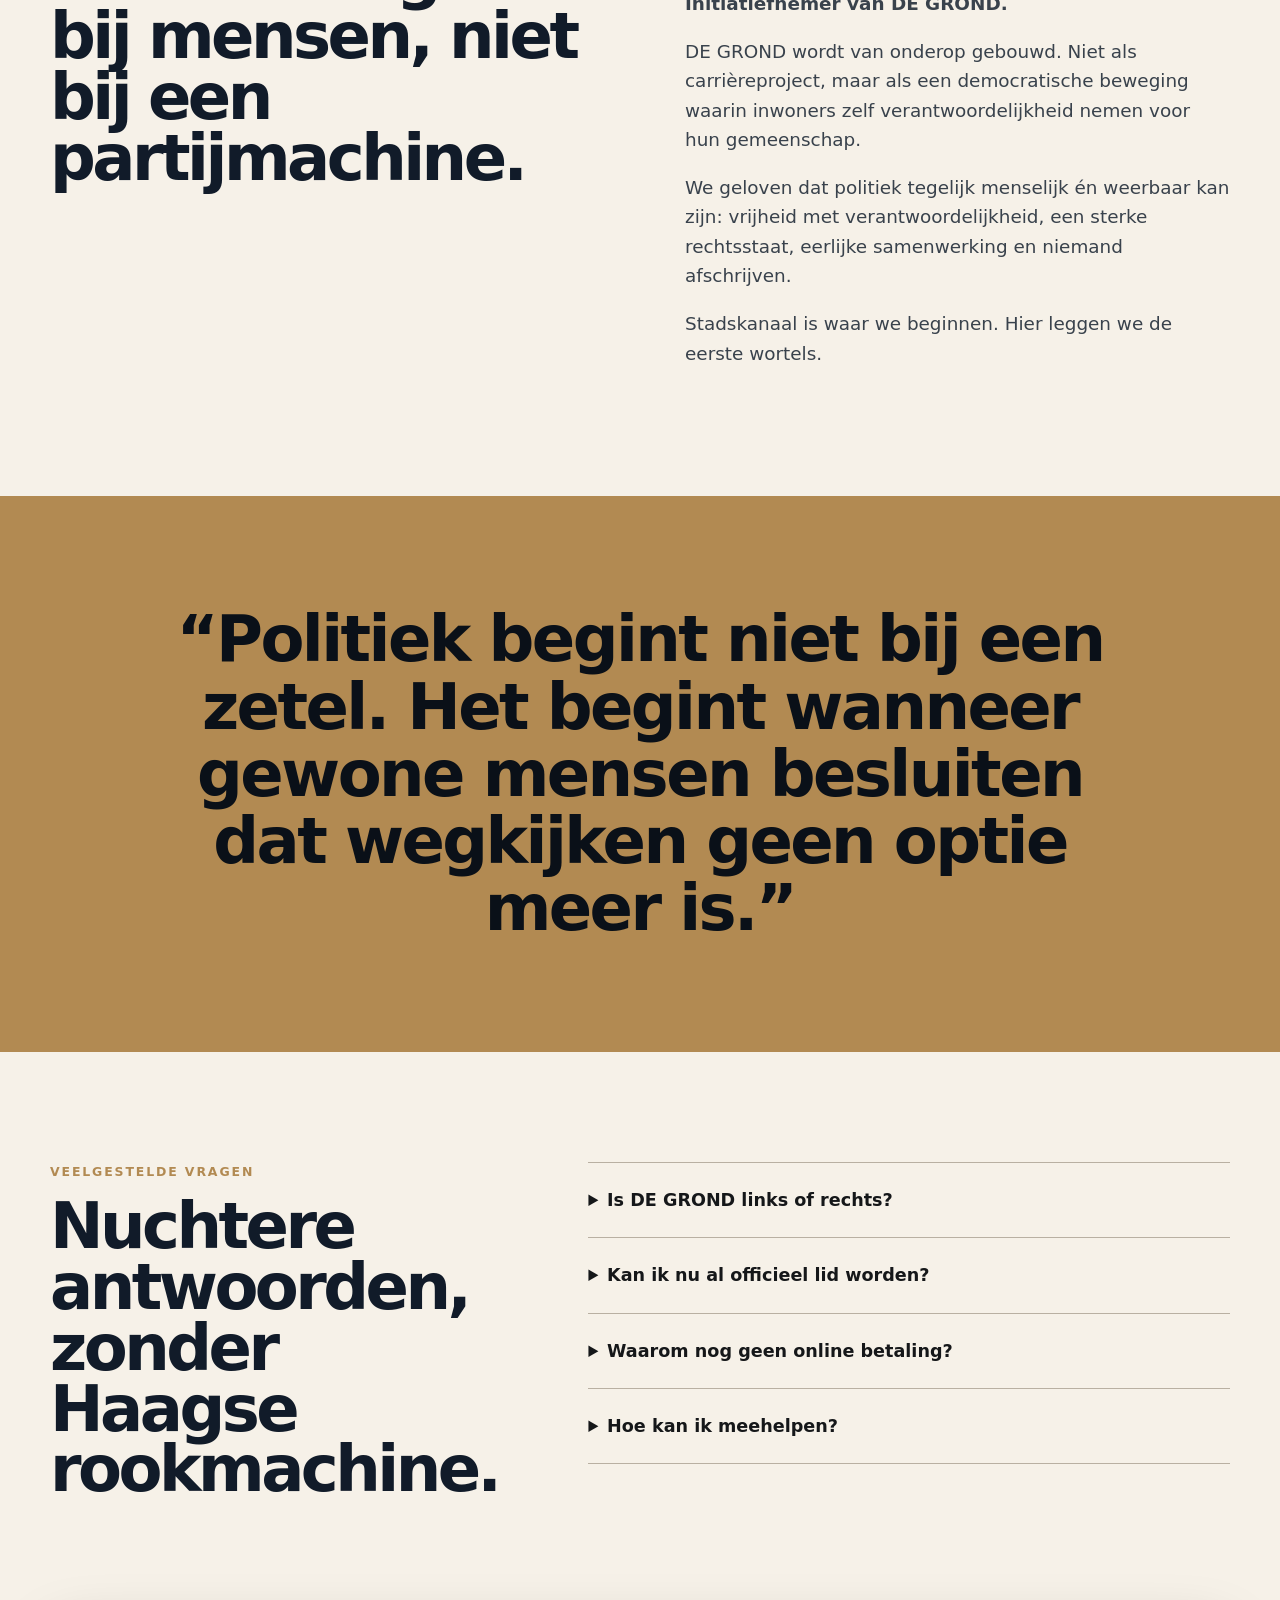
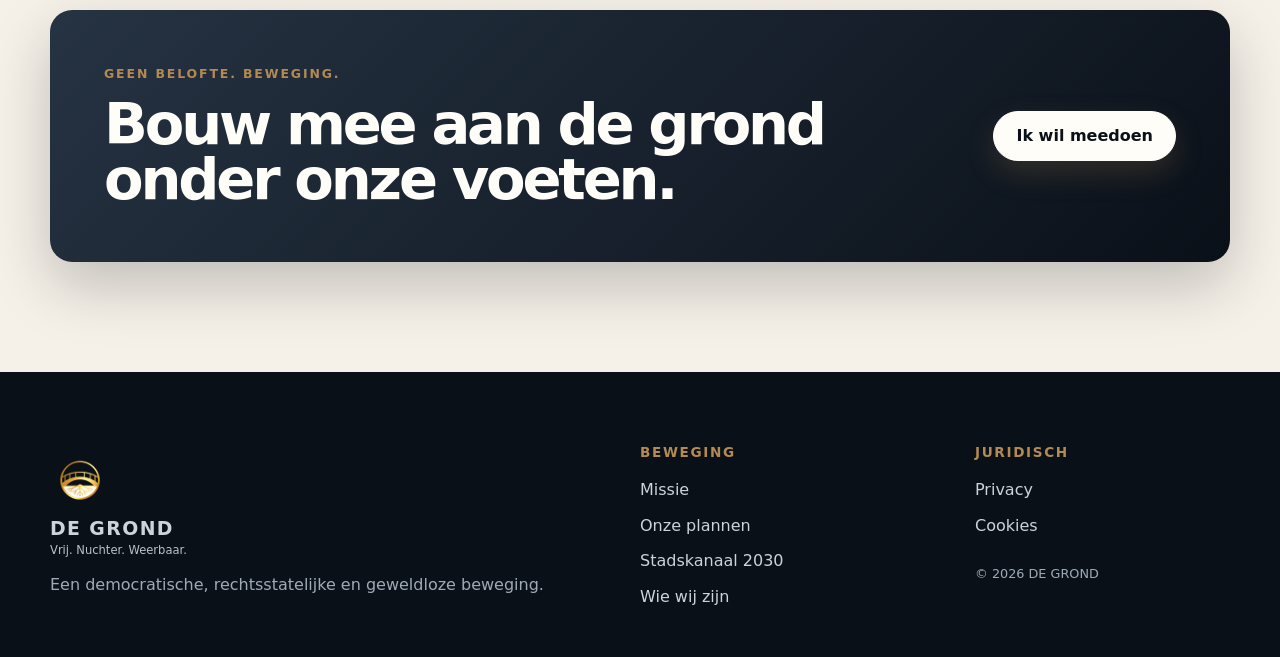
==== commit 61878a8e: "Update index.html" ====
--- a/index.html
+++ b/index.html
@@ -1,753 +1,338 @@
-
-
-
-
-
 <!doctype html>
 <html lang="nl">
 <head>
-  <meta charset="utf-8">
-  <meta name="viewport" content="width=device-width, initial-scale=1">
-
-  <title>DE GROND | Trots op Stadskanaal</title>
-  <meta name="description" content="DE GROND is een democratische beweging voor een vrij, menselijk, eerlijk en weerbaar Stadskanaal. Geen kind buitenspel. Niemand zakt door het ijs.">
-  <meta name="theme-color" content="#0A1018">
-  <meta name="color-scheme" content="dark">
-
-  <meta property="og:title" content="DE GROND | Trots op Stadskanaal">
-  <meta property="og:description" content="Vrij. Nuchter. Weerbaar. Samen bouwen aan Stadskanaal 2030.">
-  <meta property="og:type" content="website">
-  <meta property="og:locale" content="nl_NL">
-
-  <style>
-    :root {
-      --bg: #0A1018;
-      --bg-soft: #111B29;
-      --panel: #151719;
-      --slate: #263343;
-      --gold: #B28A52;
-      --brass: #967043;
-      --gold-light: #C8A36A;
-      --text: #F5F1E8;
-      --muted: #C8C2B7;
-      --line: rgba(200,163,106,.20);
-      --white: #FFFFFF;
-      --radius: 22px;
-      --shadow: 0 18px 60px rgba(0,0,0,.28);
-      --max: 1180px;
-    }
-
-    * { box-sizing: border-box; }
-    html { scroll-behavior: smooth; }
-    body {
-      margin: 0;
-      font-family: Inter, ui-sans-serif, system-ui, -apple-system, BlinkMacSystemFont, "Segoe UI", sans-serif;
-      background:
-        radial-gradient(circle at 85% 10%, rgba(178,138,82,.10), transparent 26rem),
-        linear-gradient(180deg, #0A1018 0%, #111B29 46%, #0A1018 100%);
-      color: var(--text);
-      line-height: 1.6;
-      overflow-x: hidden;
-    }
-
-    img { max-width: 100%; display: block; }
-    a { color: inherit; text-decoration: none; }
-    button, a { -webkit-tap-highlight-color: transparent; }
-
-    .container {
-      width: min(calc(100% - 36px), var(--max));
-      margin-inline: auto;
-    }
-
-    .skip-link {
-      position: absolute;
-      left: -9999px;
-      top: 0;
-      z-index: 9999;
-      background: var(--gold-light);
-      color: var(--bg);
-      padding: .8rem 1rem;
-      font-weight: 800;
-    }
-    .skip-link:focus { left: 1rem; top: 1rem; }
-
-    /* HEADER */
-    header {
-      position: sticky;
-      top: 0;
-      z-index: 1000;
-      border-bottom: 1px solid rgba(200,163,106,.12);
-      background: rgba(10,16,24,.84);
-      backdrop-filter: blur(14px);
-    }
-
-    .nav {
-      min-height: 72px;
-      display: flex;
-      align-items: center;
-      justify-content: space-between;
-      gap: 24px;
-    }
-
-    .brand {
-      display: inline-flex;
-      align-items: center;
-      gap: 12px;
-      min-width: max-content;
-    }
-
-    .brand img {
-      width: 44px;
-      height: 44px;
-      object-fit: contain;
-    }
-
-    .brand-copy { line-height: 1; }
-    .brand-name {
-      display: block;
-      font-weight: 950;
-      letter-spacing: .08em;
-      font-size: 1.05rem;
-    }
-    .brand-sub {
-      display: block;
-      margin-top: 5px;
-      color: var(--gold-light);
-      font-size: .69rem;
-      letter-spacing: .12em;
-      text-transform: uppercase;
-      font-weight: 800;
-    }
-
-    .nav-links {
-      display: flex;
-      align-items: center;
-      gap: 24px;
-      font-size: .94rem;
-      font-weight: 700;
-    }
-    .nav-links a:not(.btn) { color: #E8E4DC; }
-    .nav-links a:not(.btn):hover { color: var(--gold-light); }
-
-    .menu-toggle {
-      display: none;
-      appearance: none;
-      border: 1px solid var(--line);
-      background: var(--bg-soft);
-      color: var(--text);
-      width: 44px;
-      height: 44px;
-      border-radius: 12px;
-      font-size: 1.2rem;
-      cursor: pointer;
-    }
-
-    /* BUTTONS */
-    .btn {
-      display: inline-flex;
-      align-items: center;
-      justify-content: center;
-      min-height: 48px;
-      padding: .78rem 1.15rem;
-      border-radius: 999px;
-      font-weight: 900;
-      letter-spacing: .02em;
-      transition: transform .2s ease, box-shadow .2s ease, background .2s ease;
-    }
-    .btn:hover { transform: translateY(-2px); }
-    .btn-primary {
-      background: linear-gradient(135deg, var(--gold-light), var(--gold));
-      color: #111;
-      box-shadow: 0 10px 30px rgba(178,138,82,.20);
-    }
-    .btn-secondary {
-      border: 1px solid rgba(200,163,106,.42);
-      background: rgba(255,255,255,.02);
-      color: var(--text);
-    }
-
-    /* HERO */
-    .hero {
-      min-height: calc(100vh - 72px);
-      display: grid;
-      place-items: center;
-      padding: 78px 0 64px;
-      position: relative;
-    }
-
-    .hero-inner {
-      display: grid;
-      grid-template-columns: 1.25fr .75fr;
-      gap: 54px;
-      align-items: center;
-    }
-
-    .eyebrow {
-      display: inline-flex;
-      align-items: center;
-      gap: 9px;
-      color: var(--gold-light);
-      text-transform: uppercase;
-      letter-spacing: .16em;
-      font-size: .78rem;
-      font-weight: 900;
-      margin-bottom: 20px;
-    }
-    .eyebrow::before {
-      content: "";
-      width: 30px;
-      height: 2px;
-      background: var(--gold);
-    }
-
-    h1, h2, h3 { margin: 0; line-height: 1.03; }
-    h1 {
-      max-width: 850px;
-      font-size: clamp(3.2rem, 8vw, 7.2rem);
-      letter-spacing: -.055em;
-      font-weight: 950;
-      text-wrap: balance;
-    }
-    h1 span { color: var(--gold-light); }
-
-    .hero-lead {
-      max-width: 760px;
-      margin: 26px 0 0;
-      color: var(--muted);
-      font-size: clamp(1.08rem, 2.2vw, 1.36rem);
-    }
-
-    .hero-actions {
-      display: flex;
-      flex-wrap: wrap;
-      gap: 12px;
-      margin-top: 34px;
-    }
-
-    .hero-note {
-      display: flex;
-      gap: 10px;
-      align-items: center;
-      margin-top: 22px;
-      color: #AFA99F;
-      font-size: .91rem;
-    }
-    .hero-note strong { color: var(--text); }
-
-    .emblem-card {
-      position: relative;
-      min-height: 410px;
-      border: 1px solid var(--line);
-      border-radius: 34px;
-      background:
-        linear-gradient(145deg, rgba(200,163,106,.06), transparent 45%),
-        rgba(21,23,25,.62);
-      box-shadow: var(--shadow);
-      display: grid;
-      place-items: center;
-      padding: 44px;
-      overflow: hidden;
-    }
-    .emblem-card::after {
-      content: "";
-      position: absolute;
-      width: 230px;
-      height: 230px;
-      border-radius: 50%;
-      border: 1px solid rgba(200,163,106,.16);
-      box-shadow: 0 0 0 38px rgba(200,163,106,.025), 0 0 0 76px rgba(200,163,106,.015);
-    }
-    .emblem-card img {
-      position: relative;
-      z-index: 2;
-      width: min(290px, 85%);
-      filter: drop-shadow(0 18px 30px rgba(0,0,0,.38));
-    }
-    .emblem-fallback {
-      position: relative;
-      z-index: 1;
-      text-align: center;
-    }
-    .emblem-fallback strong {
-      display: block;
-      font-size: clamp(2rem, 5vw, 4rem);
-      letter-spacing: .08em;
-    }
-    .emblem-fallback span {
-      display: block;
-      margin-top: 8px;
-      color: var(--gold-light);
-      letter-spacing: .15em;
-      text-transform: uppercase;
-      font-size: .72rem;
-      font-weight: 900;
-    }
-
-    /* SECTIONS */
-    section { padding: 96px 0; }
-    .section-kicker {
-      color: var(--gold-light);
-      text-transform: uppercase;
-      letter-spacing: .15em;
-      font-size: .78rem;
-      font-weight: 900;
-      margin-bottom: 14px;
-    }
-    .section-title {
-      max-width: 820px;
-      font-size: clamp(2.25rem, 5vw, 4.7rem);
-      letter-spacing: -.045em;
-      text-wrap: balance;
-    }
-    .section-intro {
-      max-width: 760px;
-      margin: 22px 0 0;
-      color: var(--muted);
-      font-size: 1.08rem;
-    }
-
-    .manifest {
-      border-top: 1px solid var(--line);
-      border-bottom: 1px solid var(--line);
-      background: rgba(255,255,255,.015);
-    }
-
-    .manifest-grid {
-      margin-top: 48px;
-      display: grid;
-      grid-template-columns: repeat(4, 1fr);
-      gap: 14px;
-    }
-
-    .value-card,
-    .theme-card,
-    .principle-card {
-      border: 1px solid var(--line);
-      border-radius: var(--radius);
-      background: rgba(21,23,25,.55);
-      padding: 26px;
-    }
-    .value-card strong {
-      display: block;
-      font-size: 1.15rem;
-      margin-bottom: 8px;
-      color: var(--gold-light);
-    }
-    .value-card p,
-    .theme-card p,
-    .principle-card p {
-      margin: 0;
-      color: var(--muted);
-    }
-
-    /* THEMES */
-    .themes-grid {
-      display: grid;
-      grid-template-columns: repeat(2, 1fr);
-      gap: 22px;
-      margin-top: 46px;
-    }
-    .theme-card { padding: 34px; }
-    .theme-number {
-      display: inline-grid;
-      place-items: center;
-      width: 46px;
-      height: 46px;
-      margin-bottom: 22px;
-      border-radius: 50%;
-      background: rgba(200,163,106,.11);
-      color: var(--gold-light);
-      font-weight: 950;
-    }
-    .theme-card h3 {
-      font-size: clamp(1.7rem, 3vw, 2.5rem);
-      margin-bottom: 14px;
-    }
-    .theme-card ul {
-      margin: 22px 0 0;
-      padding-left: 1.15rem;
-      color: #DDD7CC;
-    }
-    .theme-card li + li { margin-top: 9px; }
-
-    /* PRINCIPLES */
-    .principles {
-      background:
-        linear-gradient(180deg, rgba(200,163,106,.035), transparent 28%),
-        var(--bg-soft);
-    }
-    .principles-grid {
-      margin-top: 46px;
-      display: grid;
-      grid-template-columns: repeat(3, 1fr);
-      gap: 18px;
-    }
-    .principle-card h3 {
-      font-size: 1.35rem;
-      margin-bottom: 12px;
-    }
-    .principle-card .icon {
-      font-size: 1.5rem;
-      margin-bottom: 17px;
-    }
-
-    /* QUOTE */
-    .quote-section { padding: 88px 0; }
-    .quote {
-      margin: 0;
-      max-width: 1000px;
-      font-size: clamp(2rem, 5vw, 4.3rem);
-      line-height: 1.08;
-      font-weight: 900;
-      letter-spacing: -.035em;
-      color: var(--text);
-    }
-    .quote span { color: var(--gold-light); }
-
-    /* JOIN */
-    .join-wrap {
-      border: 1px solid rgba(200,163,106,.25);
-      border-radius: 30px;
-      padding: clamp(32px, 6vw, 70px);
-      background:
-        radial-gradient(circle at 100% 0, rgba(200,163,106,.12), transparent 24rem),
-        linear-gradient(145deg, rgba(38,51,67,.74), rgba(10,16,24,.88));
-      box-shadow: var(--shadow);
-    }
-    .join-grid {
-      display: grid;
-      grid-template-columns: 1.3fr .7fr;
-      gap: 40px;
-      align-items: end;
-    }
-    .join-actions {
-      display: flex;
-      flex-direction: column;
-      gap: 12px;
-    }
-    .join-actions .btn { width: 100%; }
-
-    /* FOOTER */
-    footer {
-      border-top: 1px solid var(--line);
-      padding: 34px 0 44px;
-      color: #AFA99F;
-      font-size: .92rem;
-    }
-    .footer-inner {
-      display: flex;
-      justify-content: space-between;
-      gap: 18px;
-      flex-wrap: wrap;
-      align-items: center;
-    }
-    .footer-links {
-      display: flex;
-      flex-wrap: wrap;
-      gap: 16px;
-    }
-    .footer-links a:hover { color: var(--gold-light); }
-
-    /* SMALL ENTRANCE ANIMATION */
-    .reveal {
-      opacity: 0;
-      transform: translateY(16px);
-      transition: opacity .65s ease, transform .65s ease;
-    }
-    .reveal.visible {
-      opacity: 1;
-      transform: translateY(0);
-    }
-
-    /* RESPONSIVE */
-    @media (max-width: 920px) {
-      .hero { min-height: auto; }
-      .hero-inner,
-      .join-grid { grid-template-columns: 1fr; }
-      .emblem-card { min-height: 320px; }
-      .manifest-grid { grid-template-columns: repeat(2, 1fr); }
-      .principles-grid { grid-template-columns: 1fr; }
-
-      .menu-toggle { display: inline-grid; place-items: center; }
-      .nav-links {
-        display: none;
-        position: absolute;
-        top: 72px;
-        left: 18px;
-        right: 18px;
-        padding: 18px;
-        border: 1px solid var(--line);
-        border-radius: 18px;
-        background: #0E1621;
-        box-shadow: var(--shadow);
-        flex-direction: column;
-        align-items: stretch;
-        gap: 4px;
-      }
-      .nav-links.open { display: flex; }
-      .nav-links a {
-        padding: 11px 12px;
-        border-radius: 10px;
-      }
-      .nav-links .btn { margin-top: 8px; }
-    }
-
-    @media (max-width: 650px) {
-      .container { width: min(calc(100% - 28px), var(--max)); }
-      section { padding: 72px 0; }
-      .hero { padding: 56px 0 46px; }
-      .hero-inner { gap: 34px; }
-      h1 { font-size: clamp(3rem, 17vw, 5.2rem); }
-      .hero-actions { flex-direction: column; }
-      .hero-actions .btn { width: 100%; }
-      .manifest-grid,
-      .themes-grid { grid-template-columns: 1fr; }
-      .value-card,
-      .theme-card,
-      .principle-card { padding: 23px; }
-      .emblem-card { min-height: 280px; padding: 30px; }
-      .brand-sub { display: none; }
-    }
-
-    @media (prefers-reduced-motion: reduce) {
-      html { scroll-behavior: auto; }
-      *, *::before, *::after {
-        animation-duration: .01ms !important;
-        transition-duration: .01ms !important;
-      }
-      .reveal { opacity: 1; transform: none; }
-    }
-  </style>
+<meta charset="utf-8"/>
+<meta content="width=device-width, initial-scale=1" name="viewport"/>
+<meta content="#111B29" name="theme-color"/>
+<title>DE GROND — Vrij. Nuchter. Weerbaar.</title>
+<meta content="DE GROND is een democratische beweging uit Stadskanaal. Vrij. Nuchter. Weerbaar. Geen kind buitenspel. Niemand door het ijs. Macht onder recht." name="description"/>
+<link href="https://de-grond-website.pages.dev/" rel="canonical"/>
+<meta content="DE GROND — Vrij. Nuchter. Weerbaar." property="og:title"/>
+<meta content="Een menselijk Nederland met ruggengraat. Geen kind buitenspel. Niemand mag door het ijs zakken." property="og:description"/>
+<meta content="website" property="og:type"/>
+<meta content="https://de-grond-website.pages.dev/" property="og:url"/>
+<meta content="https://de-grond-website.pages.dev/logo.png" property="og:image"/>
+<link href="styles.css" rel="stylesheet"/>
+<link href="logo.png" rel="icon" type="image/png"/>
+<link href="admin.css" rel="stylesheet"/>
+<script type="application/ld+json">
+{
+"@context": "https://schema.org",
+"@type": "Organization",
+"name": "DE GROND",
+"description": "Democratische beweging — Vrij. Nuchter. Weerbaar.",
+"url": "https://de-grond-website.pages.dev/",
+"logo": "https://de-grond-website.pages.dev/logo.png",
+"founder": {
+"@type": "Person",
+"name": "Daniel Stanneveld"
+}
+}
+</script>
 </head>
-
 <body>
-  <a class="skip-link" href="#main">Ga naar inhoud</a>
-
-  <header>
-    <div class="container nav">
-      <a class="brand" href="#top" aria-label="DE GROND - naar boven">
-        <!-- Zet je officiële logo als logo.png in dezelfde map als index.html -->
-        <img src="logo.png" alt="Logo van DE GROND" onerror="this.style.display='none'">
-        <span class="brand-copy">
-          <span class="brand-name">DE GROND</span>
-          <span class="brand-sub">Democratische beweging</span>
-        </span>
-      </a>
-
-      <button class="menu-toggle" type="button" aria-label="Menu openen" aria-expanded="false">☰</button>
-
-      <nav class="nav-links" aria-label="Hoofdnavigatie">
-        <a href="#waarom">Waarom</a>
-        <a href="#themas">Onze koers</a>
-        <a href="#waarden">Waarden</a>
-        <a class="btn btn-primary" href="#doe-mee">Doe mee</a>
-      </nav>
-    </div>
-  </header>
-
-  <main id="main">
-    <section class="hero" id="top">
-      <div class="container hero-inner">
-        <div class="reveal">
-          <div class="eyebrow">Stadskanaal • richting 2030</div>
-          <h1>Trots op <span>Stadskanaal.</span></h1>
-          <p class="hero-lead">
-            DE GROND is een democratische beweging voor een gemeente die vrij, menselijk en weerbaar is.
-            Geen marketingmachine uit Den Haag, maar bouwen vanaf de grond — samen met inwoners.
-          </p>
-
-          <div class="hero-actions">
-            <a class="btn btn-primary" href="#doe-mee">Doe mee met DE GROND</a>
-            <a class="btn btn-secondary" href="#themas">Bekijk onze koers</a>
-          </div>
-
-          <div class="hero-note">
-            <span>◆</span>
-            <span><strong>Vrij. Nuchter. Weerbaar.</strong> Geen belofte. Beweging.</span>
-          </div>
-        </div>
-
-        <div class="emblem-card reveal" aria-label="DE GROND embleem">
-          <img src="logo.png" alt="Officieel embleem van DE GROND" onerror="this.style.display='none'">
-          <div class="emblem-fallback" aria-hidden="true">
-            <strong>DE GROND</strong>
-            <span>wortels • brug • toekomst</span>
-          </div>
-        </div>
-      </div>
-    </section>
-
-    <section class="manifest" id="waarom">
-      <div class="container">
-        <div class="section-kicker">Waarom DE GROND</div>
-        <h2 class="section-title">Politiek begint niet in een vergaderzaal. Het begint bij wat mensen dagelijks voelen.</h2>
-        <p class="section-intro">
-          Wij geloven dat bestuur sterk én menselijk kan zijn. Dat vrijheid alleen werkt wanneer mensen ook werkelijk mee kunnen doen.
-          En dat macht altijd begrensd, controleerbaar en dienstbaar moet blijven.
-        </p>
-
-        <div class="manifest-grid">
-          <article class="value-card reveal">
-            <strong>Vrijheid</strong>
-            <p>Ruimte om je eigen leven te leiden, zonder onnodige bemoeienis.</p>
-          </article>
-          <article class="value-card reveal">
-            <strong>Menselijkheid</strong>
-            <p>Een overheid die mensen ziet voordat ze dossiers ziet.</p>
-          </article>
-          <article class="value-card reveal">
-            <strong>Integriteit</strong>
-            <p>Macht onder recht. Openheid, verantwoordelijkheid en tegenspraak.</p>
-          </article>
-          <article class="value-card reveal">
-            <strong>Pragmatisme</strong>
-            <p>Niet links of rechts omdat het hoort. Doen wat aantoonbaar werkt.</p>
-          </article>
-        </div>
-      </div>
-    </section>
-
-    <section id="themas">
-      <div class="container">
-        <div class="section-kicker">Onze koers voor Stadskanaal</div>
-        <h2 class="section-title">Twee beloften die je aan een gemeente móét kunnen houden.</h2>
-        <p class="section-intro">
-          We beginnen niet met honderd losse verkiezingspunten. We beginnen bij twee menselijke fundamenten waarop de rest gebouwd kan worden.
-        </p>
-
-        <div class="themes-grid">
-          <article class="theme-card reveal">
-            <div class="theme-number">01</div>
-            <h3>Geen kind buitenspel.</h3>
-            <p>
-              Een kind hoort niet minder kansen te krijgen omdat thuis het geld, netwerk of geluk ontbreekt.
-              Sport, ontwikkeling, veiligheid en perspectief moeten bereikbaar zijn voor ieder kind in Stadskanaal.
-            </p>
-            <ul>
-              <li>Meedoen aan sport en cultuur moet haalbaar zijn.</li>
-              <li>Vroeg hulp bieden wanneer een gezin vastloopt.</li>
-              <li>Scholen, verenigingen en gemeente beter laten samenwerken.</li>
-            </ul>
-          </article>
-
-          <article class="theme-card reveal">
-            <div class="theme-number">02</div>
-            <h3>Niemand zakt door het ijs.</h3>
-            <p>
-              Problemen worden duurder en harder wanneer de overheid pas ingrijpt nadat iemand volledig is vastgelopen.
-              Wij willen eerder handelen, menselijk begrenzen en mensen weer perspectief geven.
-            </p>
-            <ul>
-              <li>Sneller één aanspreekpunt bij complexe problemen.</li>
-              <li>Meer nadruk op wonen, bestaanszekerheid en mentale gezondheid.</li>
-              <li>Hulp die mensen competenter en zelfstandiger maakt.</li>
-            </ul>
-          </article>
-        </div>
-      </div>
-    </section>
-
-    <section class="principles" id="waarden">
-      <div class="container">
-        <div class="section-kicker">Hoe wij politiek willen bedrijven</div>
-        <h2 class="section-title">Geen nieuwe bestuurslaag. Een andere bestuurscultuur.</h2>
-
-        <div class="principles-grid">
-          <article class="principle-card reveal">
-            <div class="icon">⚖️</div>
-            <h3>Macht onder recht</h3>
-            <p>Iedere bestuurder moet tegenspraak kunnen verdragen. Regels gelden óók wanneer ze ongemakkelijk zijn voor de macht.</p>
-          </article>
-
-          <article class="principle-card reveal">
-            <div class="icon">🤝</div>
-            <h3>Bondgenoten, geen schoothondjes</h3>
-            <p>Samenwerken waar het kan, stevig tegenspreken waar het moet. Loyaliteit is iets anders dan kritiekloos volgen.</p>
-          </article>
-
-          <article class="principle-card reveal">
-            <div class="icon">🌱</div>
-            <h3>Bouwen vanaf de grond</h3>
-            <p>Geen beleid over mensen zonder mensen. Inwoners, professionals en verenigingen moeten eerder aan tafel zitten.</p>
-          </article>
-        </div>
-      </div>
-    </section>
-
-    <section class="quote-section">
-      <div class="container">
-        <p class="quote reveal">
-          “Sterk naar buiten. <span>Menselijk naar binnen.</span>”
-        </p>
-      </div>
-    </section>
-
-    <section id="doe-mee">
-      <div class="container">
-        <div class="join-wrap reveal">
-          <div class="join-grid">
-            <div>
-              <div class="section-kicker">Doe mee</div>
-              <h2 class="section-title">Stadskanaal verandert niet door erover te mopperen.</h2>
-              <p class="section-intro">
-                Praat mee, help een keer op de markt, denk mee over een onderwerp of bouw mee aan DE GROND richting 2030.
-                Je hoeft het niet overal met ons eens te zijn. Sterker nog: liever niet.
-              </p>
-            </div>
-
-            <div class="join-actions">
-              <!-- VERVANG onderstaande links door je echte WhatsApp / Instagram / Facebook links -->
-              <a class="btn btn-primary" href="https://wa.me/" target="_blank" rel="noopener">Stuur een WhatsApp</a>
-              <a class="btn btn-secondary" href="#" aria-label="Instagram van DE GROND">Instagram</a>
-              <a class="btn btn-secondary" href="#" aria-label="Facebook van DE GROND">Facebook</a>
-            </div>
-          </div>
-        </div>
-      </div>
-    </section>
-  </main>
-
-  <footer>
-    <div class="container footer-inner">
-      <div>
-        <strong style="color:#F5F1E8">DE GROND</strong> · Democratische beweging · Stadskanaal
-      </div>
-      <div class="footer-links">
-        <a href="#waarom">Waarom</a>
-        <a href="#themas">Koers</a>
-        <a href="#doe-mee">Doe mee</a>
-      </div>
-      <div>© <span id="year"></span> DE GROND</div>
-    </div>
-  </footer>
-
-  <script>
-    const menuButton = document.querySelector('.menu-toggle');
-    const navLinks = document.querySelector('.nav-links');
-
-    menuButton.addEventListener('click', () => {
-      const open = navLinks.classList.toggle('open');
-      menuButton.setAttribute('aria-expanded', String(open));
-      menuButton.textContent = open ? '✕' : '☰';
-    });
-
-    navLinks.querySelectorAll('a').forEach(link => {
-      link.addEventListener('click', () => {
-        navLinks.classList.remove('open');
-        menuButton.setAttribute('aria-expanded', 'false');
-        menuButton.textContent = '☰';
-      });
-    });
-
-    document.getElementById('year').textContent = new Date().getFullYear();
-
-    const observer = new IntersectionObserver((entries) => {
-      entries.forEach(entry => {
-        if (entry.isIntersecting) entry.target.classList.add('visible');
-      });
-    }, { threshold: 0.12 });
-
-    document.querySelectorAll('.reveal').forEach(el => observer.observe(el));
-  </script>
+<a class="skip-link" href="#inhoud">Ga naar de inhoud</a>
+<header class="site-header" data-edit-group="Menu" id="top">
+<div class="container nav-wrap">
+<a aria-label="DE GROND, naar boven" class="brand" href="#top">
+<img alt="Logo DE GROND" height="72" src="logo.png" width="72"/>
+<span class="brand-text">
+<strong>DE GROND</strong>
+<small data-edit-key="brand-subtitle" data-edit-label="Ondertitel logo">Democratische beweging</small>
+</span>
+</a>
+<button aria-controls="site-menu" aria-expanded="false" class="menu-button" type="button">
+<span class="sr-only">Menu openen</span>
+<span></span><span></span><span></span>
+</button>
+<nav aria-label="Hoofdnavigatie" class="site-nav" id="site-menu">
+<a data-edit-key="nav-missie" data-edit-label="Menu: Missie" href="#missie">Missie</a>
+<a data-edit-key="nav-plannen" data-edit-label="Menu: Onze plannen" href="#speerpunten">Onze plannen</a>
+<a data-edit-key="nav-stadskanaal" data-edit-label="Menu: Stadskanaal 2030" href="#stadskanaal">Stadskanaal 2030</a>
+<a data-edit-key="nav-wie" data-edit-label="Menu: Wie wij zijn" href="#wie-wij-zijn">Wie wij zijn</a>
+<a data-edit-key="nav-vragen" data-edit-label="Menu: Vragen" href="#vragen">Vragen</a>
+<button class="button button-small join-trigger" data-edit-key="nav-doe-mee" data-edit-label="Menu: Doe mee-knop" type="button">Doe mee</button>
+</nav>
+</div>
+</header>
+<main id="inhoud">
+<section class="hero" data-edit-group="Startpagina">
+<div aria-hidden="true" class="hero-glow"></div>
+<div class="container hero-grid">
+<div class="hero-copy reveal">
+<p class="eyebrow" data-edit-key="hero-eyebrow" data-edit-label="Kleine tekst boven titel">Stadskanaal 2030</p>
+<h1><span class="dg-title-main" data-edit-key="hero-title-main" data-edit-label="Hoofdtitel — eerste deel">De wortels liggen hier.</span> <span data-edit-key="hero-title-accent" data-edit-label="Hoofdtitel — gouden deel">Nu bouwen we verder.</span></h1>
+<p class="hero-lead" data-edit-key="hero-lead" data-edit-label="Introductietekst">
+DE GROND begint in Stadskanaal. Vrij, nuchter en weerbaar.
+Geen kind buitenspel. Niemand door het ijs. Macht onder recht.
+</p>
+<div class="hero-actions">
+<button class="button join-trigger" data-edit-key="hero-primary-button" data-edit-label="Knop: Word medegrondlegger" type="button">Word medegrondlegger</button>
+<a class="button button-ghost" data-edit-key="hero-secondary-button" data-edit-label="Knop: Bekijk onze koers" href="#speerpunten">Bekijk onze koers</a>
+</div>
+<ul aria-label="Onze uitgangspunten" class="trust-row">
+<li data-edit-key="trust-1" data-edit-label="Uitgangspunt 1">Democratisch</li>
+<li data-edit-key="trust-2" data-edit-label="Uitgangspunt 2">Rechtsstatelijk</li>
+<li data-edit-key="trust-3" data-edit-label="Uitgangspunt 3">Geweldloos</li>
+</ul>
+</div>
+<aside aria-label="Kernbelofte" class="manifest-card reveal">
+<p class="manifest-number" data-edit-key="manifest-number" data-edit-label="Nummer kernbelofte">01</p>
+<h2><span data-edit-key="manifest-title-1" data-edit-label="Kernbelofte — regel 1">Sterk naar buiten.</span><br/><span data-edit-key="manifest-title-2" data-edit-label="Kernbelofte — regel 2">Menselijk naar binnen.</span></h2>
+<p data-edit-key="manifest-body" data-edit-label="Kernbelofte — uitleg">Een overheid die grenzen bewaakt, macht begrenst en mensen nooit tot dossier reduceert.</p>
+<div class="manifest-seal">
+<span data-edit-key="seal-1" data-edit-label="Kernwoord 1">Vrij</span>
+<span data-edit-key="seal-2" data-edit-label="Kernwoord 2">Nuchter</span>
+<span data-edit-key="seal-3" data-edit-label="Kernwoord 3">Weerbaar</span>
+</div>
+</aside>
+</div>
+</section>
+<section aria-label="Kernzinnen" class="ticker" data-edit-group="Kernzinnen">
+<div class="ticker-track">
+<span data-edit-key="ticker-1" data-edit-label="Kernzin 1">Laat je niet gek maken</span><i aria-hidden="true">✦</i>
+<span data-edit-key="ticker-2" data-edit-label="Kernzin 2">Niemand mag door het ijs zakken</span><i aria-hidden="true">✦</i>
+<span data-edit-key="ticker-3" data-edit-label="Kernzin 3">Zonder begrenzing wordt macht een beest</span><i aria-hidden="true">✦</i>
+<span data-edit-key="ticker-4" data-edit-label="Kernzin 4">Geen belofte. Beweging.</span><i aria-hidden="true">✦</i>
+</div>
+</section>
+<section class="section" data-edit-group="Missie" id="missie">
+<div class="container split">
+<div class="section-heading reveal">
+<p class="eyebrow" data-edit-key="mission-eyebrow" data-edit-label="Missie — kleine titel">Onze missie</p>
+<h2 data-edit-key="mission-title" data-edit-label="Missie — titel">Geen systeem boven de mens. Geen mens boven de wet.</h2>
+</div>
+<div class="prose reveal">
+<p data-edit-key="mission-p1" data-edit-label="Missie — alinea 1">
+Wij geloven in vrijheid met verantwoordelijkheid, menselijkheid met grenzen
+en samenwerking zonder bestuurlijke pap. Iedereen mag meewegen; niemand mag gijzelen.
+</p>
+<p data-edit-key="mission-p2" data-edit-label="Missie — alinea 2">
+DE GROND wil een overheid die problemen vroeg oplost, eerlijk gedrag sterker maakt
+dan crimineel overleven en mensen niet eerst volledig kapot laat gaan voordat hulp begint.
+</p>
+</div>
+</div>
+</section>
+<section class="section section-dark" data-edit-group="Onze plannen" id="speerpunten">
+<div class="container">
+<div class="section-heading centered reveal">
+<p class="eyebrow" data-edit-key="plans-eyebrow" data-edit-label="Plannen — kleine titel">Waar we voor staan</p>
+<h2 data-edit-key="plans-title" data-edit-label="Plannen — titel">Vier fundamenten. Eén menselijke rechtsstaat.</h2>
+</div>
+<div class="card-grid">
+<article class="policy-card reveal">
+<span aria-hidden="true" class="card-icon">♥</span>
+<p class="card-kicker" data-edit-key="plan-1-kicker" data-edit-label="Plan 1 — thema">Jeugd</p>
+<h3 data-edit-key="plan-1-title" data-edit-label="Plan 1 — titel">Geen kind buitenspel</h3>
+<p data-edit-key="plan-1-body" data-edit-label="Plan 1 — uitleg">Sport, mentale gezondheid en kansen mogen niet afhangen van de portemonnee of postcode van ouders.</p>
+</article>
+<article class="policy-card reveal">
+<span aria-hidden="true" class="card-icon">⌂</span>
+<p class="card-kicker" data-edit-key="plan-2-kicker" data-edit-label="Plan 2 — thema">Wonen</p>
+<h3 data-edit-key="plan-2-title" data-edit-label="Plan 2 — titel">Niemand door het ijs</h3>
+<p data-edit-key="plan-2-body" data-edit-label="Plan 2 — uitleg">Sneller bouwen, Housing First en één verantwoordelijke regisseur wanneer mensen dreigen vast te lopen.</p>
+</article>
+<article class="policy-card reveal">
+<span aria-hidden="true" class="card-icon">◆</span>
+<p class="card-kicker" data-edit-key="plan-3-kicker" data-edit-label="Plan 3 — thema">Veiligheid</p>
+<h3 data-edit-key="plan-3-title" data-edit-label="Plan 3 — titel">Waardigheidsstaat met tanden</h3>
+<p data-edit-key="plan-3-body" data-edit-label="Plan 3 — uitleg">Hard tegen geweld en ondermijning, menselijk tegen slachtoffers en streng op misbruik van overheidsmacht.</p>
+</article>
+<article class="policy-card reveal">
+<span aria-hidden="true" class="card-icon">◎</span>
+<p class="card-kicker" data-edit-key="plan-4-kicker" data-edit-label="Plan 4 — thema">Bestuur</p>
+<h3 data-edit-key="plan-4-title" data-edit-label="Plan 4 — titel">Macht onder recht</h3>
+<p data-edit-key="plan-4-body" data-edit-label="Plan 4 — uitleg">Transparante besluiten, onafhankelijke controle en echte invloed voor inwoners zonder eindeloos vergadercircus.</p>
+</article>
+</div>
+</div>
+</section>
+<section class="section stadskanaal" data-edit-group="Stadskanaal 2030" id="stadskanaal">
+<div class="container locality-grid">
+<div aria-hidden="true" class="locality-art reveal">
+<div class="sun"></div>
+<div class="water-tower"><span></span></div>
+<div class="canal"></div>
+<div class="bridge-shape"></div>
+</div>
+<div class="locality-copy reveal">
+<p class="eyebrow" data-edit-key="local-eyebrow" data-edit-label="Stadskanaal — kleine titel">Onze proeftuin</p>
+<h2 data-edit-key="local-title" data-edit-label="Stadskanaal — titel">Trots op Stadskanaal 💗</h2>
+<p data-edit-key="local-body" data-edit-label="Stadskanaal — tekst">
+Niet wachten tot Den Haag ineens wijs wordt. We beginnen lokaal:
+met sterke buurten, sport voor ieder kind, ruimte voor kleine ondernemers
+en een bestuur dat zichtbaar verantwoordelijkheid neemt.
+</p>
+<div class="locality-points">
+<div><strong data-edit-key="local-stat-1-number" data-edit-label="Blok 1 — getal">500</strong><span data-edit-key="local-stat-1-label" data-edit-label="Blok 1 — uitleg">euro sportpas als ambitie</span></div>
+<div><strong data-edit-key="local-stat-2-number" data-edit-label="Blok 2 — getal">72u</strong><span data-edit-key="local-stat-2-label" data-edit-label="Blok 2 — uitleg">voor een vaste casusregisseur</span></div>
+<div><strong data-edit-key="local-stat-3-number" data-edit-label="Blok 3 — getal">1</strong><span data-edit-key="local-stat-3-label" data-edit-label="Blok 3 — uitleg">gemeenschap die niemand afschrijft</span></div>
+</div>
+<button class="text-link join-trigger" data-edit-key="local-button" data-edit-label="Stadskanaal — oproepknop" type="button">Help de lokale beweging bouwen →</button>
+</div>
+</div>
+</section>
+<section class="section" data-edit-group="Wie wij zijn" id="wie-wij-zijn">
+<div class="container split">
+<div class="section-heading reveal">
+<p class="eyebrow" data-edit-key="who-eyebrow" data-edit-label="Wie wij zijn — kleine titel">Wie wij zijn</p>
+<h2 data-edit-key="who-title" data-edit-label="Wie wij zijn — titel">Politiek begint bij mensen, niet bij een partijmachine.</h2>
+</div>
+<div class="prose reveal">
+<h3 data-edit-key="founder-name" data-edit-label="Naam initiatiefnemer">Daniel Stanneveld</h3>
+<p><strong data-edit-key="founder-role" data-edit-label="Rol initiatiefnemer">Initiatiefnemer van DE GROND.</strong></p>
+<p data-edit-key="founder-p1" data-edit-label="Wie wij zijn — alinea 1">
+DE GROND wordt van onderop gebouwd. Niet als carrièreproject,
+maar als een democratische beweging waarin inwoners zelf
+verantwoordelijkheid nemen voor hun gemeenschap.
+</p>
+<p data-edit-key="founder-p2" data-edit-label="Wie wij zijn — alinea 2">
+We geloven dat politiek tegelijk menselijk én weerbaar kan zijn:
+vrijheid met verantwoordelijkheid, een sterke rechtsstaat,
+eerlijke samenwerking en niemand afschrijven.
+</p>
+<p data-edit-key="founder-p3" data-edit-label="Wie wij zijn — alinea 3">
+Stadskanaal is waar we beginnen. Hier leggen we de eerste wortels.
+</p>
+</div>
+</div>
+</section>
+<section class="section quote-section" data-edit-group="Citaat">
+<div class="container reveal">
+<blockquote data-edit-key="quote-main" data-edit-label="Citaat">
+“Politiek begint niet bij een zetel. Het begint wanneer gewone mensen besluiten dat wegkijken geen optie meer is.”
+</blockquote>
+</div>
+</section>
+<section class="section" data-edit-group="Veelgestelde vragen" id="vragen">
+<div class="container faq-grid">
+<div class="section-heading reveal">
+<p class="eyebrow" data-edit-key="faq-eyebrow" data-edit-label="Vragen — kleine titel">Veelgestelde vragen</p>
+<h2 data-edit-key="faq-title" data-edit-label="Vragen — titel">Nuchtere antwoorden, zonder Haagse rookmachine.</h2>
+</div>
+<div class="accordion reveal">
+<details>
+<summary data-edit-key="faq-1-q" data-edit-label="Vraag 1">Is DE GROND links of rechts?</summary>
+<p data-edit-key="faq-1-a" data-edit-label="Antwoord 1">
+DE GROND is sociaal-liberaal en patriottisch: vrijheid én bestaanszekerheid,
+een sterke rechtsstaat én een sterke landsverdediging.
+</p>
+</details>
+<details>
+<summary data-edit-key="faq-2-q" data-edit-label="Vraag 2">Kan ik nu al officieel lid worden?</summary>
+<p data-edit-key="faq-2-a" data-edit-label="Antwoord 2">
+Deze gratis website verzamelt nog geen officiële ledenadministratie of betalingen.
+Je kunt wel veilig je interesse kenbaar maken via je eigen e-mailprogramma.
+</p>
+</details>
+<details>
+<summary data-edit-key="faq-3-q" data-edit-label="Vraag 3">Waarom nog geen online betaling?</summary>
+<p data-edit-key="faq-3-a" data-edit-label="Antwoord 3">
+Een betrouwbare ledenadministratie vereist beveiligde opslag, juridische inrichting
+en een betaalprovider. Dat kan later worden gekoppeld, maar is niet volledig gratis.
+</p>
+</details>
+<details>
+<summary data-edit-key="faq-4-q" data-edit-label="Vraag 4">Hoe kan ik meehelpen?</summary>
+<p data-edit-key="faq-4-a" data-edit-label="Antwoord 4">
+Als medegrondlegger, vrijwilliger, inhoudelijk denker, campagnebouwer of kritische meelezer.
+Een beweging heeft geen klapvee nodig, maar mensen met geweten en initiatief.
+</p>
+</details>
+</div>
+</div>
+</section>
+<section class="cta-section" data-edit-group="Oproep">
+<div class="container cta-card reveal">
+<div>
+<p class="eyebrow" data-edit-key="cta-eyebrow" data-edit-label="Oproep — kleine titel">Geen belofte. Beweging.</p>
+<h2 data-edit-key="cta-title" data-edit-label="Oproep — titel">Bouw mee aan de grond onder onze voeten.</h2>
+</div>
+<button class="button button-light join-trigger" data-edit-key="cta-button" data-edit-label="Oproep — knop" type="button">Ik wil meedoen</button>
+</div>
+</section>
+</main>
+<footer class="site-footer" data-edit-group="Footer">
+<div class="container footer-grid">
+<div>
+<a class="footer-brand" href="#top">
+<img alt="Logo DE GROND" height="60" src="logo.png" width="60"/>
+<span class="brand-text">
+<strong>DE GROND</strong>
+<small data-edit-key="footer-subtitle" data-edit-label="Footer — slogan">Vrij. Nuchter. Weerbaar.</small>
+</span>
+</a>
+<p data-edit-key="footer-tagline" data-edit-label="Footer — beschrijving">Een democratische, rechtsstatelijke en geweldloze beweging.</p>
+</div>
+<div>
+<h3>Beweging</h3>
+<a data-edit-key="nav-missie" href="#missie">Missie</a>
+<a data-edit-key="nav-plannen" href="#speerpunten">Onze plannen</a>
+<a data-edit-key="nav-stadskanaal" href="#stadskanaal">Stadskanaal 2030</a>
+<a data-edit-key="nav-wie" href="#wie-wij-zijn">Wie wij zijn</a>
+</div>
+<div>
+<h3>Juridisch</h3>
+<button class="footer-link" id="privacy-open" type="button">Privacy</button>
+<button class="footer-link" id="cookies-open" type="button">Cookies</button>
+<p class="copyright">© <span id="year"></span> DE GROND</p>
+</div>
+</div>
+</footer>
+<dialog aria-labelledby="join-title" class="modal" data-edit-group="Doe mee-venster" id="join-modal">
+<button aria-label="Sluiten" class="modal-close" type="button">×</button>
+<div class="modal-content">
+<p class="eyebrow" data-edit-key="join-eyebrow" data-edit-label="Doe mee — kleine titel">Word medegrondlegger</p>
+<h2 data-edit-key="join-title" data-edit-label="Doe mee — titel" id="join-title">Laat weten hoe jij wilt bijdragen.</h2>
+<p class="modal-note" data-edit-key="join-note" data-edit-label="Doe mee — uitleg">
+Je gegevens worden niet op deze website opgeslagen.
+Na verzenden opent je eigen e-mailprogramma met een vooraf ingevuld bericht.
+</p>
+<form id="join-form">
+<label>
+Naam
+<input autocomplete="name" maxlength="80" name="name" required=""/>
+</label>
+<label>
+E-mailadres
+<input autocomplete="email" maxlength="120" name="email" required="" type="email"/>
+</label>
+<label>
+Ik wil bijdragen als
+<select name="role" required="">
+<option value="">Maak een keuze</option>
+<option>Medegrondlegger</option>
+<option>Vrijwilliger</option>
+<option>Inhoudelijk denker</option>
+<option>Campagnebouwer</option>
+<option>Ik weet het nog niet</option>
+</select>
+</label>
+<label>
+Mijn bericht
+<textarea maxlength="600" name="message" placeholder="Vertel kort wat je aanspreekt of wat je kunt bijdragen." rows="4"></textarea>
+</label>
+<label class="check-label">
+<input name="consent" required="" type="checkbox"/>
+<span>Ik kies er zelf voor om deze informatie per e-mail te versturen.</span>
+</label>
+<button class="button" data-edit-key="join-submit" data-edit-label="Doe mee — verzendknop" type="submit">Open mijn e-mail</button>
+</form>
+</div>
+</dialog>
+<dialog aria-labelledby="info-title" class="modal text-modal" id="info-modal">
+<button aria-label="Sluiten" class="modal-close" type="button">×</button>
+<div class="modal-content">
+<h2 id="info-title">Privacy</h2>
+<div id="info-body"></div>
+</div>
+</dialog>
+<noscript>
+<p class="noscript">
+JavaScript staat uit. De inhoud blijft leesbaar, maar het menu en contactvenster werken dan niet.
+</p>
+</noscript>
+<script src="script.js"></script><script src="admin.js"></script>
 </body>
 </html>
--- a/styles.css
+++ b/styles.css
@@ -0,0 +1,371 @@
+:root {
+  --night: #111B29;
+  --deep: #0A1018;
+  --slate: #263343;
+  --gold: #B28A52;
+  --brass: #967043;
+  --light-gold: #C8A36A;
+  --ink: #151719;
+  --paper: #F6F1E8;
+  --white: #FFFDF8;
+  --muted: #B9C1CA;
+  --pink: #E56792;
+  --shadow: 0 24px 60px rgba(4, 10, 18, .22);
+  --radius: 22px;
+  --max: 1180px;
+}
+
+* { box-sizing: border-box; }
+html { scroll-behavior: smooth; }
+body {
+  margin: 0;
+  background: var(--paper);
+  color: var(--ink);
+  font-family: Inter, ui-sans-serif, system-ui, -apple-system, BlinkMacSystemFont, "Segoe UI", sans-serif;
+  line-height: 1.6;
+  overflow-x: hidden;
+}
+button, input, select, textarea { font: inherit; }
+a { color: inherit; }
+img { max-width: 100%; }
+
+.skip-link {
+  position: fixed;
+  top: 8px;
+  left: 8px;
+  z-index: 999;
+  padding: 10px 14px;
+  background: var(--white);
+  color: var(--deep);
+  transform: translateY(-150%);
+}
+.skip-link:focus { transform: none; }
+.sr-only { position: absolute; width: 1px; height: 1px; overflow: hidden; clip: rect(0,0,0,0); white-space: nowrap; }
+.container { width: min(var(--max), calc(100% - 40px)); margin-inline: auto; }
+
+.site-header {
+  position: sticky;
+  top: 0;
+  z-index: 100;
+  color: var(--white);
+  background: rgba(10, 16, 24, .9);
+  border-bottom: 1px solid rgba(200, 163, 106, .18);
+  backdrop-filter: blur(16px);
+}
+.nav-wrap { min-height: 76px; display: flex; align-items: center; justify-content: space-between; gap: 24px; }
+.brand { display: inline-flex; align-items: center; gap: 12px; text-decoration: none; }
+.brand-text { display: grid; line-height: 1.05; }
+.brand-text strong { font-size: 1.18rem; letter-spacing: .075em; }
+.brand-text small { margin-top: 5px; color: var(--muted); font-size: .72rem; }
+.brand-mark { position: relative; width: 44px; height: 44px; display: inline-block; border: 2px solid var(--gold); border-radius: 50%; }
+.brand-mark.small { width: 38px; height: 38px; }
+.brand-mark .bridge { position: absolute; width: 27px; height: 9px; left: 7px; top: 9px; border: 2px solid var(--light-gold); border-bottom: 0; border-radius: 18px 18px 0 0; }
+.brand-mark .pillar { position: absolute; width: 3px; height: 18px; left: 19px; top: 16px; background: var(--gold); }
+.brand-mark .roots { position: absolute; width: 22px; height: 9px; left: 9px; bottom: 6px; border-bottom: 2px solid var(--gold); transform: skewX(-28deg); }
+.site-nav { display: flex; align-items: center; gap: 26px; }
+.site-nav a { color: #E9EDF1; text-decoration: none; font-weight: 700; font-size: .9rem; }
+.site-nav a:hover { color: var(--light-gold); }
+.menu-button { display: none; background: transparent; border: 0; padding: 8px; }
+.menu-button span:not(.sr-only) { display: block; width: 26px; height: 2px; margin: 5px; background: var(--white); }
+
+.button {
+  display: inline-flex;
+  justify-content: center;
+  align-items: center;
+  min-height: 50px;
+  padding: 0 22px;
+  border: 1px solid var(--gold);
+  border-radius: 999px;
+  background: linear-gradient(135deg, var(--light-gold), var(--gold));
+  color: var(--deep);
+  text-decoration: none;
+  font-weight: 900;
+  cursor: pointer;
+  box-shadow: 0 12px 30px rgba(178, 138, 82, .2);
+  transition: transform .2s ease, box-shadow .2s ease;
+}
+.button:hover { transform: translateY(-2px); box-shadow: 0 18px 36px rgba(178, 138, 82, .3); }
+.button-small { min-height: 42px; padding-inline: 18px; }
+.button-ghost { background: transparent; color: var(--white); border-color: rgba(255,255,255,.4); box-shadow: none; }
+.button-light { background: var(--white); border-color: var(--white); color: var(--deep); }
+
+.hero { position: relative; min-height: 760px; display: grid; align-items: center; background: var(--deep); color: var(--white); overflow: hidden; }
+.hero::before {
+  content: "";
+  position: absolute;
+  inset: 0;
+  opacity: .14;
+  background-image: linear-gradient(rgba(255,255,255,.07) 1px, transparent 1px), linear-gradient(90deg, rgba(255,255,255,.07) 1px, transparent 1px);
+  background-size: 54px 54px;
+  mask-image: linear-gradient(to bottom, black, transparent 90%);
+}
+.hero-glow { position: absolute; width: 620px; height: 620px; right: -160px; top: 60px; background: radial-gradient(circle, rgba(178,138,82,.25), transparent 68%); }
+.hero-grid { position: relative; display: grid; grid-template-columns: 1.35fr .8fr; gap: 86px; align-items: center; padding-block: 100px; }
+.eyebrow { margin: 0 0 14px; color: var(--gold); font-size: .78rem; font-weight: 900; letter-spacing: .15em; text-transform: uppercase; }
+.hero h1, .section h2, .cta-section h2 { margin: 0; font-size: clamp(2.8rem, 6vw, 6rem); line-height: .95; letter-spacing: -.055em; }
+.hero h1 span { color: var(--light-gold); }
+.hero-lead { max-width: 720px; margin: 30px 0 0; color: #D6DCE3; font-size: clamp(1.08rem, 2vw, 1.32rem); }
+.hero-actions { display: flex; flex-wrap: wrap; gap: 14px; margin-top: 36px; }
+.trust-row { display: flex; flex-wrap: wrap; gap: 24px; padding: 0; margin: 34px 0 0; list-style: none; color: var(--muted); font-size: .88rem; font-weight: 800; }
+.trust-row li::before { content: "✓"; margin-right: 7px; color: var(--light-gold); }
+.manifest-card { position: relative; padding: 38px; background: linear-gradient(160deg, rgba(38,51,67,.96), rgba(17,27,41,.96)); border: 1px solid rgba(200,163,106,.34); border-radius: var(--radius); box-shadow: var(--shadow); }
+.manifest-card::after { content: ""; position: absolute; inset: 12px; border: 1px solid rgba(200,163,106,.12); border-radius: calc(var(--radius) - 7px); pointer-events: none; }
+.manifest-number { margin: 0 0 48px; color: var(--gold); font-weight: 900; letter-spacing: .2em; }
+.manifest-card h2 { margin: 0; font-size: clamp(1.8rem, 3vw, 3.2rem); line-height: 1.02; }
+.manifest-card p { color: #CAD1D9; }
+.manifest-seal { display: grid; grid-template-columns: repeat(3,1fr); margin-top: 28px; padding-top: 18px; border-top: 1px solid rgba(255,255,255,.13); color: var(--light-gold); font-weight: 800; font-size: .76rem; text-transform: uppercase; letter-spacing: .08em; }
+
+.ticker { overflow: hidden; color: var(--deep); background: var(--light-gold); border-block: 1px solid var(--brass); }
+.ticker-track { width: max-content; padding: 12px 24px; display: flex; gap: 25px; align-items: center; font-size: .82rem; font-weight: 950; letter-spacing: .07em; text-transform: uppercase; animation: ticker 32s linear infinite; }
+.ticker-track span, .ticker-track i { white-space: nowrap; }
+@keyframes ticker { to { transform: translateX(-25%); } }
+
+.section { padding: 110px 0; }
+.split { display: grid; grid-template-columns: 1fr 1fr; gap: 90px; align-items: start; }
+.section-heading h2 { max-width: 760px; font-size: clamp(2.25rem, 5vw, 4.6rem); color: var(--night); }
+.centered { text-align: center; }
+.centered h2 { margin-inline: auto; }
+.prose { font-size: 1.15rem; color: #39424C; }
+.prose p:first-child { margin-top: 0; }
+.section-dark { background: var(--night); color: var(--white); }
+.section-dark .section-heading h2 { color: var(--white); }
+.card-grid { display: grid; grid-template-columns: repeat(4, 1fr); gap: 18px; margin-top: 58px; }
+.policy-card { min-height: 340px; padding: 30px; border-radius: 18px; background: linear-gradient(160deg, var(--slate), #172332); border: 1px solid rgba(255,255,255,.09); }
+.policy-card:nth-child(even) { transform: translateY(22px); }
+.card-icon { display: grid; place-items: center; width: 48px; height: 48px; border-radius: 50%; border: 1px solid rgba(200,163,106,.6); color: var(--light-gold); font-size: 1.3rem; }
+.card-kicker { margin: 36px 0 6px; color: var(--gold); font-size: .75rem; font-weight: 900; text-transform: uppercase; letter-spacing: .16em; }
+.policy-card h3 { margin: 0; font-size: 1.45rem; line-height: 1.15; }
+.policy-card p:last-child { color: #C2CBD4; }
+
+.stadskanaal { background: #ECE4D7; }
+.locality-grid { display: grid; grid-template-columns: .95fr 1.05fr; align-items: center; gap: 80px; }
+.locality-art { position: relative; min-height: 490px; overflow: hidden; border-radius: var(--radius); background: linear-gradient(#D9B477 0 38%, #A9C2C7 38% 60%, #364C54 60%); box-shadow: var(--shadow); }
+.locality-art::before { content: ""; position: absolute; inset: 0; background: linear-gradient(110deg, transparent, rgba(255,255,255,.22), transparent); }
+.sun { position: absolute; width: 100px; height: 100px; top: 72px; right: 80px; border-radius: 50%; background: #F1D5A4; box-shadow: 0 0 60px #F1D5A4; }
+.water-tower { position: absolute; left: 22%; bottom: 30%; width: 80px; height: 210px; background: #202D34; clip-path: polygon(24% 0, 76% 0, 90% 18%, 75% 100%, 25% 100%, 10% 18%); }
+.water-tower span { position: absolute; width: 92px; height: 48px; left: -6px; top: -10px; border-radius: 50%; background: #263940; }
+.canal { position: absolute; left: -10%; bottom: -12%; width: 120%; height: 45%; background: linear-gradient(160deg, #4F737D, #172B35); transform: rotate(-4deg); }
+.bridge-shape { position: absolute; width: 72%; height: 110px; left: 14%; bottom: 17%; border: 20px solid #1D2528; border-bottom: 0; border-radius: 150px 150px 0 0; }
+.locality-copy h2 { margin: 0; font-size: clamp(2.5rem, 5vw, 4.8rem); line-height: 1; color: var(--night); }
+.locality-copy > p:not(.eyebrow) { font-size: 1.12rem; color: #3F4850; }
+.locality-points { display: grid; grid-template-columns: repeat(3,1fr); gap: 12px; margin: 34px 0; }
+.locality-points div { display: grid; padding-top: 16px; border-top: 2px solid var(--gold); }
+.locality-points strong { color: var(--night); font-size: 2rem; line-height: 1; }
+.locality-points span { margin-top: 8px; color: #51585F; font-size: .8rem; }
+.text-link { padding: 0; border: 0; background: transparent; color: var(--night); font-weight: 900; cursor: pointer; }
+
+.quote-section { background: var(--gold); color: var(--deep); }
+blockquote { max-width: 950px; margin: 0 auto; font-size: clamp(2rem, 5vw, 4.5rem); line-height: 1.05; letter-spacing: -.04em; font-weight: 900; text-align: center; }
+.faq-grid { display: grid; grid-template-columns: .8fr 1.2fr; gap: 90px; }
+.accordion details { border-top: 1px solid #B9B0A2; }
+.accordion details:last-child { border-bottom: 1px solid #B9B0A2; }
+.accordion summary { padding: 23px 40px 23px 0; cursor: pointer; font-weight: 900; font-size: 1.1rem; }
+.accordion p { margin-top: 0; padding-right: 30px; color: #515962; }
+
+.cta-section { padding: 0 0 110px; background: var(--paper); }
+.cta-card { display: flex; align-items: center; justify-content: space-between; gap: 36px; padding: 54px; border-radius: var(--radius); color: var(--white); background: linear-gradient(135deg, var(--slate), var(--deep)); box-shadow: var(--shadow); }
+.cta-card h2 { max-width: 760px; font-size: clamp(2.1rem, 4.5vw, 4.2rem); }
+.site-footer { padding: 70px 0 38px; background: var(--deep); color: var(--white); }
+.footer-grid { display: grid; grid-template-columns: 2fr 1fr 1fr; gap: 80px; }
+.footer-grid h3 { margin-top: 0; color: var(--gold); font-size: .85rem; text-transform: uppercase; letter-spacing: .12em; }
+.footer-grid a, .footer-link { display: block; margin: 10px 0; color: #CCD3DA; text-decoration: none; }
+.footer-link { padding: 0; border: 0; background: transparent; cursor: pointer; }
+.footer-brand { margin-bottom: 18px; }
+.footer-grid p { color: #9EABB7; }
+.copyright { margin-top: 26px; font-size: .8rem; }
+
+.modal { width: min(660px, calc(100% - 28px)); max-height: calc(100vh - 30px); padding: 0; border: 1px solid rgba(178,138,82,.5); border-radius: 22px; background: var(--white); color: var(--ink); box-shadow: 0 30px 100px rgba(0,0,0,.45); }
+.modal::backdrop { background: rgba(4,8,12,.74); backdrop-filter: blur(6px); }
+.modal-content { padding: 42px; }
+.modal h2 { margin: 0; color: var(--night); font-size: clamp(2rem, 5vw, 3.5rem); line-height: 1; }
+.modal-note { color: #596169; }
+.modal-close { position: sticky; float: right; top: 12px; right: 12px; z-index: 2; width: 42px; height: 42px; border: 0; border-radius: 50%; background: var(--deep); color: var(--white); font-size: 1.8rem; cursor: pointer; }
+#join-form { display: grid; gap: 16px; margin-top: 28px; }
+#join-form label:not(.check-label) { display: grid; gap: 6px; font-weight: 800; }
+input, select, textarea { width: 100%; padding: 12px 14px; border: 1px solid #C9C4BC; border-radius: 10px; background: #FFF; color: var(--ink); }
+textarea { resize: vertical; }
+input:focus, select:focus, textarea:focus { outline: 3px solid rgba(178,138,82,.24); border-color: var(--gold); }
+.check-label { display: flex; align-items: flex-start; gap: 10px; color: #4B535A; font-size: .88rem; }
+.check-label input { width: auto; margin-top: 5px; }
+.form-help { margin: 0; color: #69727B; font-size: .78rem; }
+.text-modal #info-body { color: #434B53; }
+.noscript { margin: 0; padding: 12px; text-align: center; background: #FFF2B8; color: #342C10; }
+
+.reveal { opacity: 0; transform: translateY(18px); transition: opacity .7s ease, transform .7s ease; }
+.reveal.visible { opacity: 1; transform: none; }
+
+@media (prefers-reduced-motion: reduce) {
+  *, *::before, *::after { animation-duration: .01ms !important; animation-iteration-count: 1 !important; scroll-behavior: auto !important; transition-duration: .01ms !important; }
+  .reveal { opacity: 1; transform: none; }
+}
+
+@media (max-width: 950px) {
+  .menu-button { display: block; }
+  .site-nav { position: absolute; top: 76px; left: 0; right: 0; display: none; padding: 22px; background: var(--deep); border-top: 1px solid rgba(255,255,255,.1); }
+  .site-nav.open { display: grid; }
+  .hero-grid, .split, .locality-grid, .faq-grid { grid-template-columns: 1fr; }
+  .hero-grid { gap: 44px; }
+  .hero { min-height: auto; }
+  .card-grid { grid-template-columns: repeat(2,1fr); }
+  .policy-card:nth-child(even) { transform: none; }
+  .locality-art { min-height: 390px; }
+  .footer-grid { grid-template-columns: 1.5fr 1fr 1fr; gap: 36px; }
+}
+
+@media (max-width: 650px) {
+  .container { width: min(100% - 28px, var(--max)); }
+  .brand-text small { display: none; }
+  .section { padding: 78px 0; }
+  .hero-grid { padding-block: 70px; }
+  .hero h1 { font-size: clamp(2.7rem, 15vw, 4.4rem); }
+  .manifest-card { padding: 28px; }
+  .card-grid, .locality-points, .footer-grid { grid-template-columns: 1fr; }
+  .policy-card { min-height: auto; }
+  .locality-art { min-height: 330px; }
+  .cta-card { align-items: flex-start; flex-direction: column; padding: 36px 26px; }
+  .modal-content { padding: 32px 22px; }
+}
+
+/* ========================================
+   SUBTIELE ANIMATIES
+======================================== */
+
+/* Elementen zijn eerst iets lager en transparant */
+.reveal {
+  opacity: 0;
+  transform: translateY(24px);
+  transition:
+    opacity 700ms ease,
+    transform 700ms ease;
+}
+
+/* JavaScript voegt deze klasse toe zodra het element zichtbaar wordt */
+.reveal.is-visible {
+  opacity: 1;
+  transform: translateY(0);
+}
+
+/* Kleine vertragingen voor onderdelen naast elkaar */
+.reveal-delay-1 {
+  transition-delay: 100ms;
+}
+
+.reveal-delay-2 {
+  transition-delay: 200ms;
+}
+
+.reveal-delay-3 {
+  transition-delay: 300ms;
+}
+
+/* Subtiele hover voor kaarten */
+.card,
+.feature-card,
+.fundament-card {
+  transition:
+    transform 250ms ease,
+    box-shadow 250ms ease,
+    border-color 250ms ease;
+}
+
+.card:hover,
+.feature-card:hover,
+.fundament-card:hover {
+  transform: translateY(-6px);
+  box-shadow: 0 18px 45px rgba(0, 0, 0, 0.18);
+}
+
+/* Knoppen reageren licht op de muis */
+button,
+.button,
+.btn,
+a.button {
+  transition:
+    transform 180ms ease,
+    box-shadow 180ms ease,
+    filter 180ms ease;
+}
+
+button:hover,
+.button:hover,
+.btn:hover,
+a.button:hover {
+  transform: translateY(-2px);
+  filter: brightness(1.05);
+}
+
+button:active,
+.button:active,
+.btn:active,
+a.button:active {
+  transform: translateY(0);
+}
+
+/* Logo of hero-afbeelding rustig laten verschijnen */
+.logo-intro {
+  animation: logoIntro 900ms ease-out both;
+}
+
+@keyframes logoIntro {
+  from {
+    opacity: 0;
+    transform: scale(0.94) translateY(10px);
+  }
+
+  to {
+    opacity: 1;
+    transform: scale(1) translateY(0);
+  }
+}
+
+/* Respecteer mensen die minder animatie willen */
+@media (prefers-reduced-motion: reduce) {
+  *,
+  *::before,
+  *::after {
+    scroll-behavior: auto !important;
+    animation-duration: 0.01ms !important;
+    animation-iteration-count: 1 !important;
+    transition-duration: 0.01ms !important;
+  }
+
+  .reveal {
+    opacity: 1;
+    transform: none;
+  }
+}
+
+.brand {
+    display: flex;
+    align-items: center;
+    gap: 12px;
+    text-decoration: none;
+}
+
+.brand-logo {
+    width: 58px;
+    height: 58px;
+    object-fit: contain;
+    flex-shrink: 0;
+}
+
+.brand-text {
+    display: flex;
+    flex-direction: column;
+}
+
+.brand-text strong {
+    font-weight: 900;
+}
+
+.brand-text span {
+    font-size: 0.75rem;
+}
+
+@media (max-width: 600px) {
+    .brand-logo {
+        width: 46px;
+        height: 46px;
+    }
+}
+
--- a/admin.css
+++ b/admin.css
@@ -0,0 +1,63 @@
+/* Houd het eerste deel van de hero-titel in de oorspronkelijke kleur/opmaak. */
+    .hero h1 .dg-title-main { color: inherit !important; display: inline !important; }
+
+    /* =========================================================
+       BEHEERSTAND — alleen zichtbaar met ?beheer=1
+       ========================================================= */
+    #dg-editor-root, #dg-editor-root * { box-sizing: border-box; }
+    #dg-editor-root { position: relative; z-index: 2147483000; font-family: Arial, Helvetica, sans-serif; }
+    .dg-admin-pill {
+      position: fixed; left: 16px; bottom: 16px; z-index: 2147483000;
+      display: flex; align-items: center; gap: 8px; padding: 9px 12px;
+      border-radius: 999px; color: #fff; background: #0A1018;
+      border: 1px solid rgba(200,163,106,.55); box-shadow: 0 10px 28px rgba(0,0,0,.35);
+      font-size: 13px; font-weight: 800; letter-spacing: .02em;
+    }
+    .dg-admin-pill button { all: unset; cursor: pointer; color: #C8A36A; padding: 2px 4px; }
+    .dg-editor-panel {
+      position: fixed; z-index: 2147483001; top: 0; right: 0; width: min(430px, 96vw); height: 100vh;
+      display: flex; flex-direction: column; color: #eef3f7; background: #0A1018;
+      border-left: 1px solid rgba(200,163,106,.28); box-shadow: -20px 0 50px rgba(0,0,0,.32);
+      transform: translateX(102%); transition: transform .22s ease;
+    }
+    .dg-editor-panel.dg-open { transform: translateX(0); }
+    .dg-editor-head { padding: 18px 18px 14px; border-bottom: 1px solid rgba(255,255,255,.09); }
+    .dg-editor-head-top { display: flex; align-items: center; justify-content: space-between; gap: 12px; }
+    .dg-editor-title { margin: 0; font-size: 20px; color: #fff; }
+    .dg-editor-sub { margin: 6px 0 0; font-size: 12px; line-height: 1.5; color: #b9c2cb; }
+    .dg-icon-btn { border: 0; background: transparent; color: #fff; cursor: pointer; font-size: 24px; line-height: 1; }
+    .dg-editor-search { width: 100%; margin-top: 12px; padding: 11px 12px; border-radius: 10px; border: 1px solid rgba(255,255,255,.14); background: #111B29; color: #fff; outline: none; }
+    .dg-editor-body { overflow: auto; padding: 14px 14px 130px; }
+    .dg-group { margin: 0 0 18px; }
+    .dg-group-title { position: sticky; top: -1px; z-index: 2; margin: 0 0 8px; padding: 8px 4px; background: #0A1018; color: #C8A36A; font-size: 12px; font-weight: 900; letter-spacing: .12em; text-transform: uppercase; }
+    .dg-field { margin: 0 0 10px; padding: 10px; border: 1px solid rgba(255,255,255,.09); border-radius: 12px; background: #111B29; }
+    .dg-field[hidden] { display: none !important; }
+    .dg-field label { display: block; margin-bottom: 7px; color: #dce3ea; font-size: 12px; font-weight: 800; }
+    .dg-field textarea { width: 100%; min-height: 70px; resize: vertical; padding: 10px; border: 1px solid rgba(255,255,255,.14); border-radius: 9px; background: #08111d; color: #fff; font: 14px/1.45 Arial, Helvetica, sans-serif; outline: none; }
+    .dg-field textarea:focus { border-color: rgba(200,163,106,.78); box-shadow: 0 0 0 3px rgba(200,163,106,.12); }
+    .dg-jump { margin-top: 7px; border: 0; background: transparent; color: #C8A36A; cursor: pointer; padding: 0; font-size: 12px; font-weight: 800; }
+    .dg-editor-actions { position: absolute; left: 0; right: 0; bottom: 0; display: grid; grid-template-columns: 1fr 1fr; gap: 8px; padding: 12px; border-top: 1px solid rgba(255,255,255,.1); background: rgba(10,16,24,.98); backdrop-filter: blur(12px); }
+    .dg-action { min-height: 42px; border-radius: 10px; border: 1px solid rgba(255,255,255,.13); background: #172333; color: #fff; cursor: pointer; font-weight: 800; }
+    .dg-action:hover { filter: brightness(1.08); }
+    .dg-action.dg-primary { grid-column: 1 / -1; border-color: #C8A36A; background: #B28A52; color: #08111d; }
+    .dg-action.dg-danger { color: #ffb3b3; }
+    .dg-highlight { outline: 3px solid rgba(200,163,106,.9) !important; outline-offset: 5px !important; border-radius: 4px; }
+    .dg-toast { position: fixed; z-index: 2147483003; left: 50%; bottom: 22px; transform: translateX(-50%) translateY(16px); max-width: min(620px, 92vw); padding: 12px 16px; border-radius: 12px; background: #07101a; color: #fff; border: 1px solid rgba(200,163,106,.55); box-shadow: 0 12px 36px rgba(0,0,0,.35); opacity: 0; pointer-events: none; transition: .2s ease; font-size: 14px; text-align: center; }
+    .dg-toast.dg-show { opacity: 1; transform: translateX(-50%) translateY(0); }
+    .dg-settings-backdrop { position: fixed; z-index: 2147483002; inset: 0; display: none; place-items: center; padding: 18px; background: rgba(0,0,0,.68); }
+    .dg-settings-backdrop.dg-open { display: grid; }
+    .dg-settings { width: min(560px, 96vw); max-height: 92vh; overflow: auto; border-radius: 18px; padding: 20px; background: #0A1018; color: #fff; border: 1px solid rgba(200,163,106,.4); box-shadow: 0 25px 70px rgba(0,0,0,.48); }
+    .dg-settings h2 { margin: 0 0 8px; font-size: 22px; }
+    .dg-settings p { color: #bec8d1; line-height: 1.55; font-size: 13px; }
+    .dg-settings-grid { display: grid; grid-template-columns: 1fr 1fr; gap: 12px; }
+    .dg-settings label { display: block; color: #dfe6ec; font-size: 12px; font-weight: 800; }
+    .dg-settings input { width: 100%; margin-top: 6px; padding: 11px 12px; border-radius: 9px; border: 1px solid rgba(255,255,255,.14); background: #111B29; color: #fff; outline: none; }
+    .dg-settings .dg-full { grid-column: 1 / -1; }
+    .dg-settings-actions { display: flex; flex-wrap: wrap; justify-content: flex-end; gap: 8px; margin-top: 16px; }
+    .dg-small-note { padding: 10px 12px; border-radius: 10px; background: rgba(200,163,106,.08); border: 1px solid rgba(200,163,106,.18); }
+    @media (max-width: 700px) {
+      .dg-editor-panel { width: 100vw; }
+      .dg-settings-grid { grid-template-columns: 1fr; }
+      .dg-settings .dg-full { grid-column: auto; }
+      .dg-admin-pill { left: 10px; bottom: 10px; }
+    }
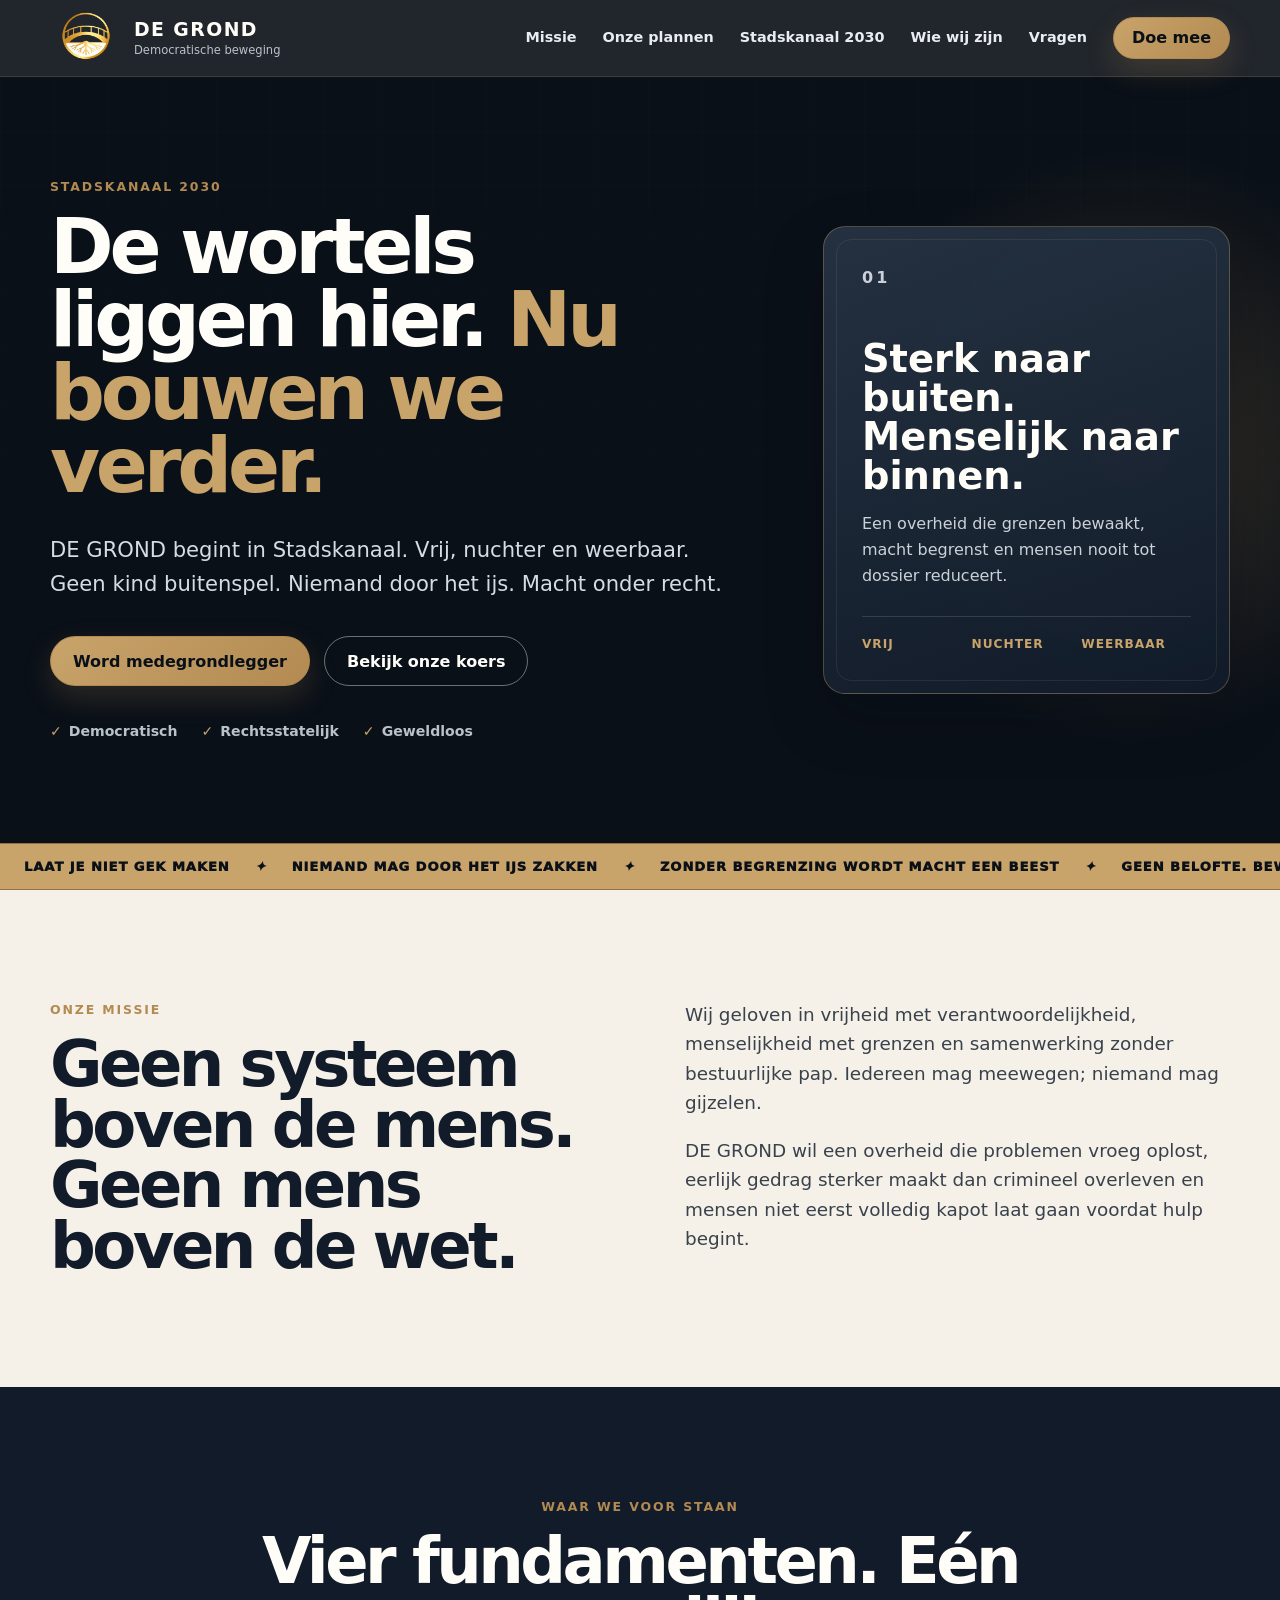
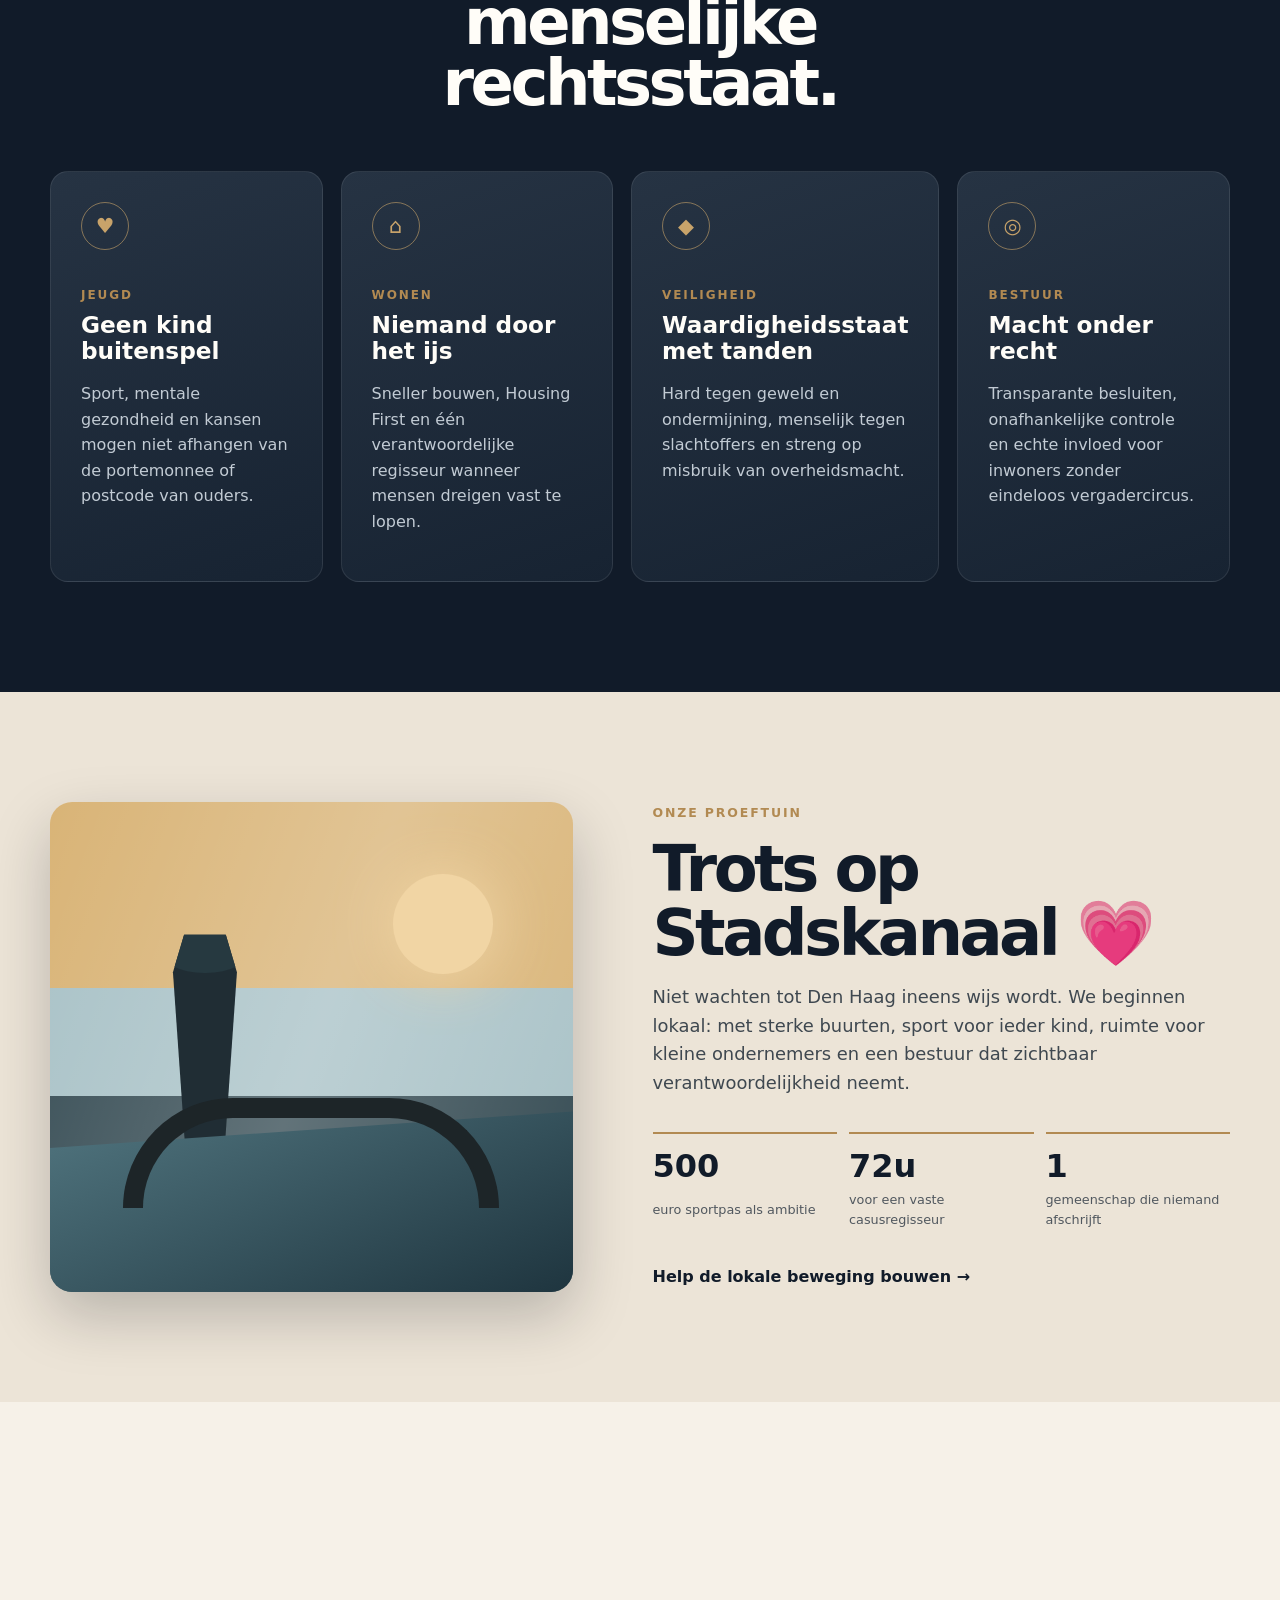
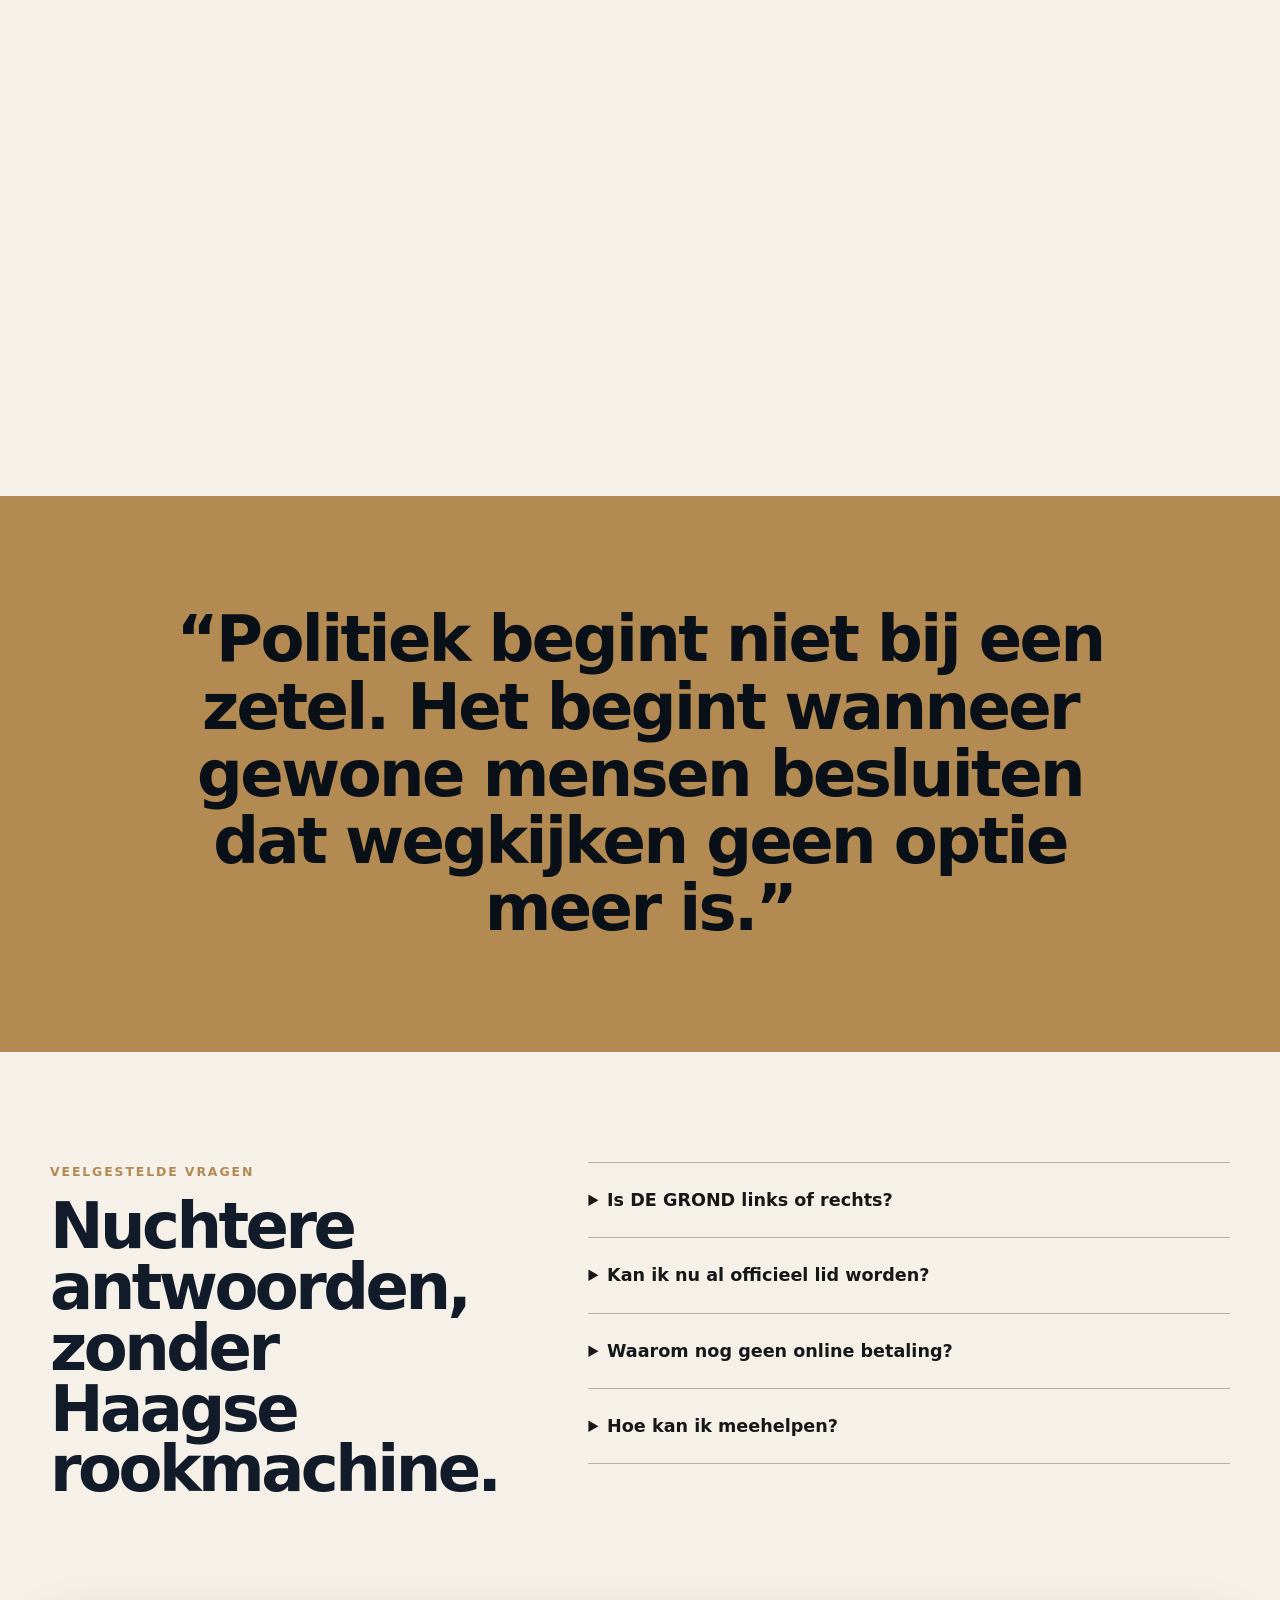
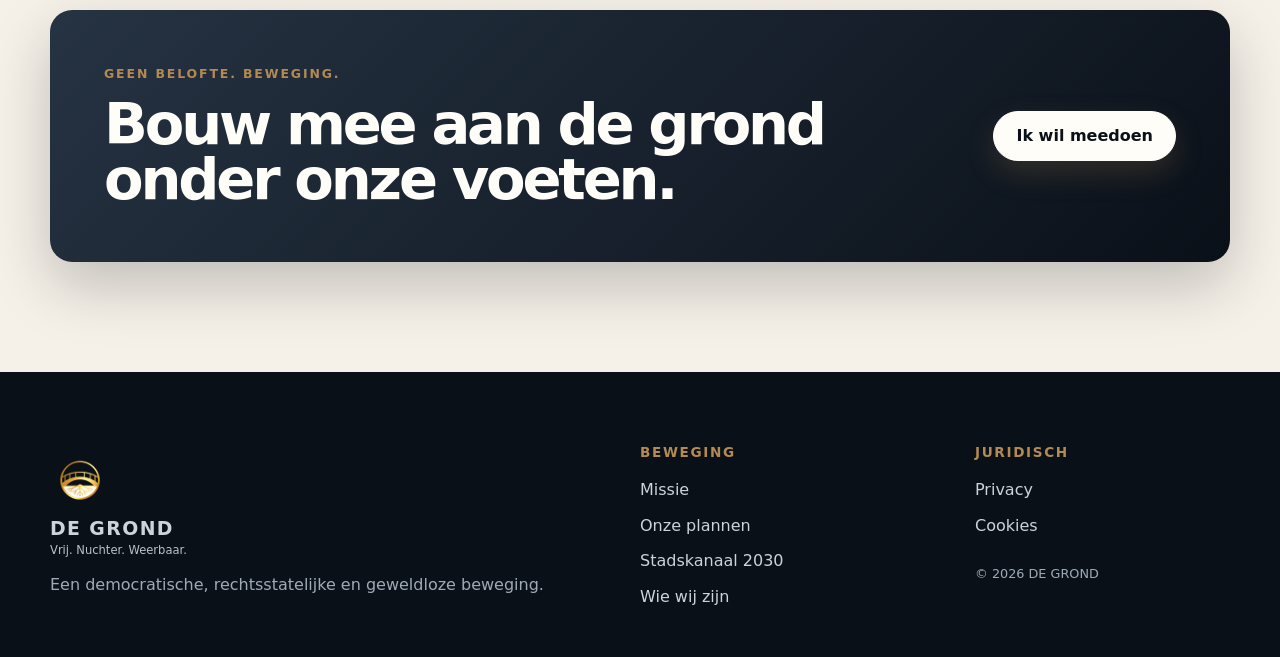
==== commit 436914eb: "Update index.html" ====
--- a/index.html
+++ b/index.html
@@ -6,12 +6,12 @@
 <meta content="#111B29" name="theme-color"/>
 <title>DE GROND — Vrij. Nuchter. Weerbaar.</title>
 <meta content="DE GROND is een democratische beweging uit Stadskanaal. Vrij. Nuchter. Weerbaar. Geen kind buitenspel. Niemand door het ijs. Macht onder recht." name="description"/>
-<link href="https://de-grond-website.pages.dev/" rel="canonical"/>
+<link href="https://degrondbeweging.nl" rel="canonical"/>
 <meta content="DE GROND — Vrij. Nuchter. Weerbaar." property="og:title"/>
 <meta content="Een menselijk Nederland met ruggengraat. Geen kind buitenspel. Niemand mag door het ijs zakken." property="og:description"/>
 <meta content="website" property="og:type"/>
-<meta content="https://de-grond-website.pages.dev/" property="og:url"/>
-<meta content="https://de-grond-website.pages.dev/logo.png" property="og:image"/>
+<meta content=""https://degrondbeweging.nl" property="og:url"/>
+<meta content=""https://degrondbeweging.nl/logo.png" property="og:image"/>
 <link href="styles.css" rel="stylesheet"/>
 <link href="logo.png" rel="icon" type="image/png"/>
 <link href="admin.css" rel="stylesheet"/>
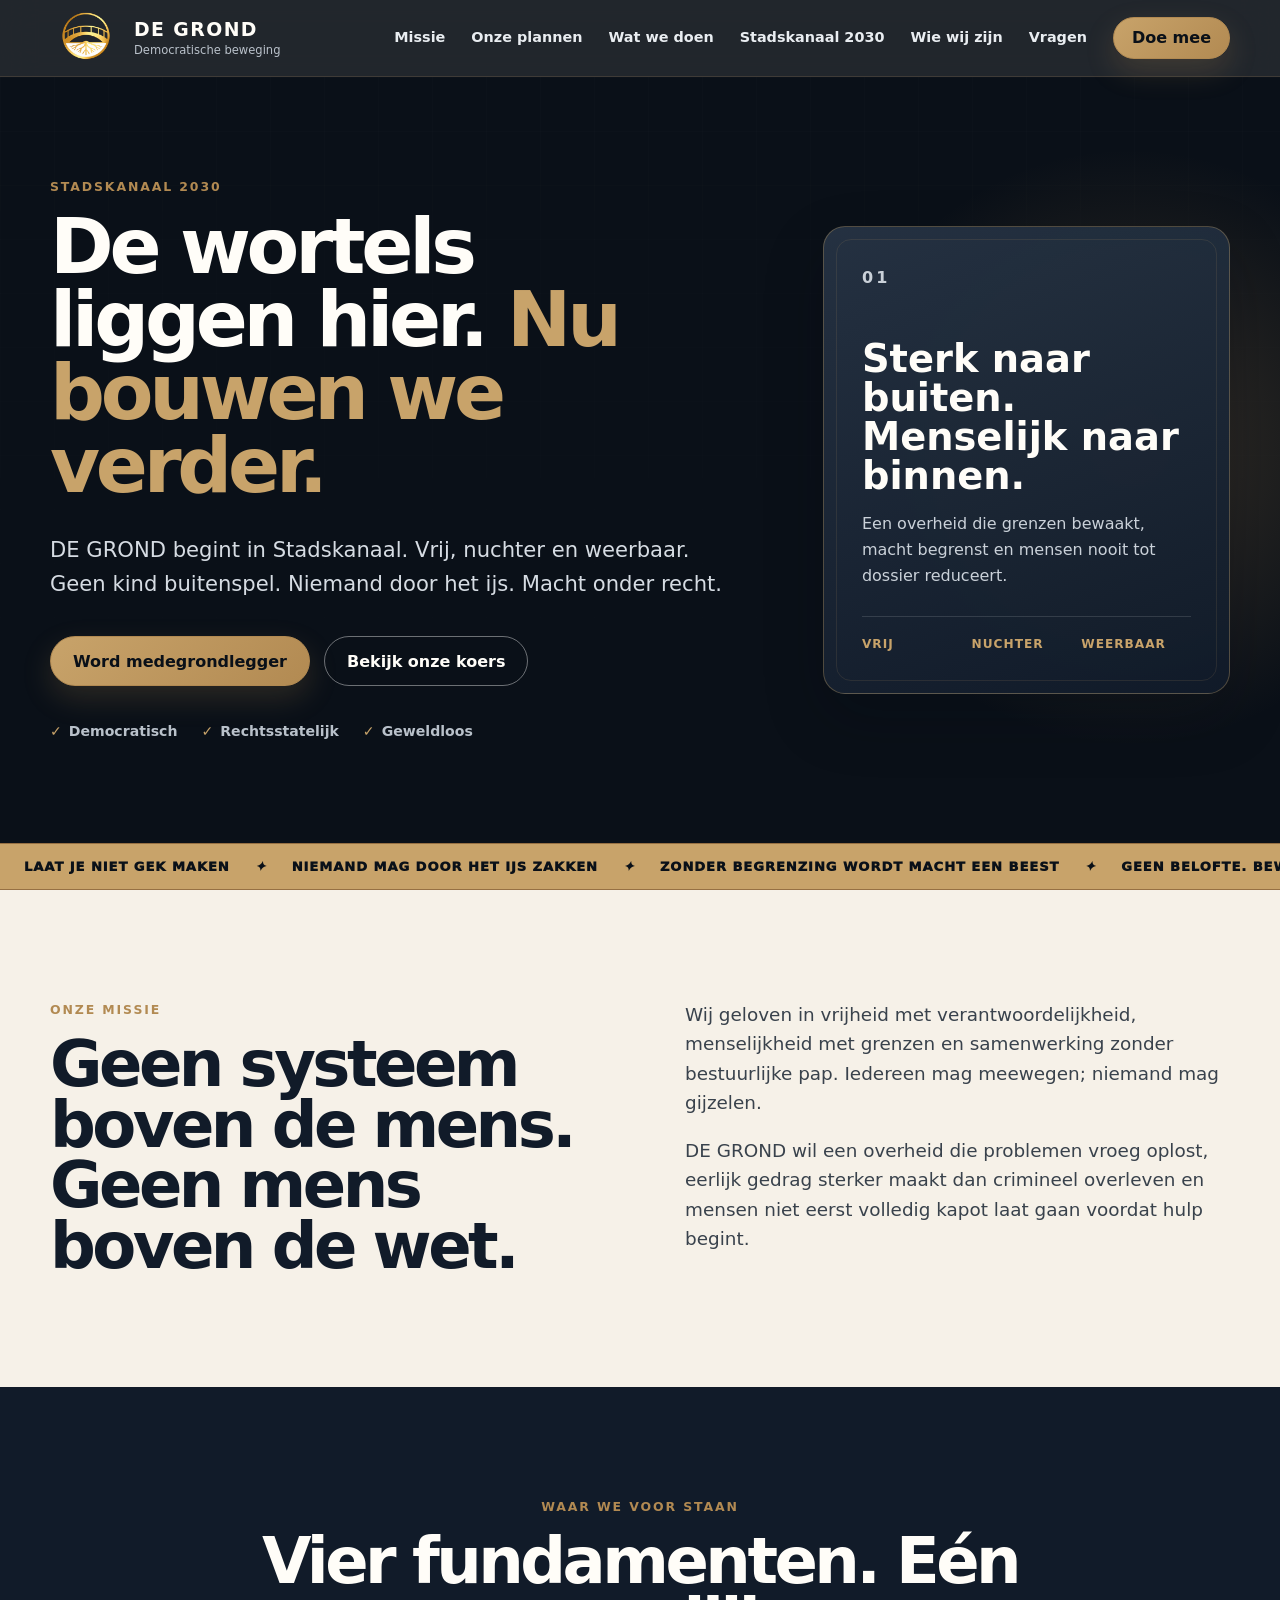
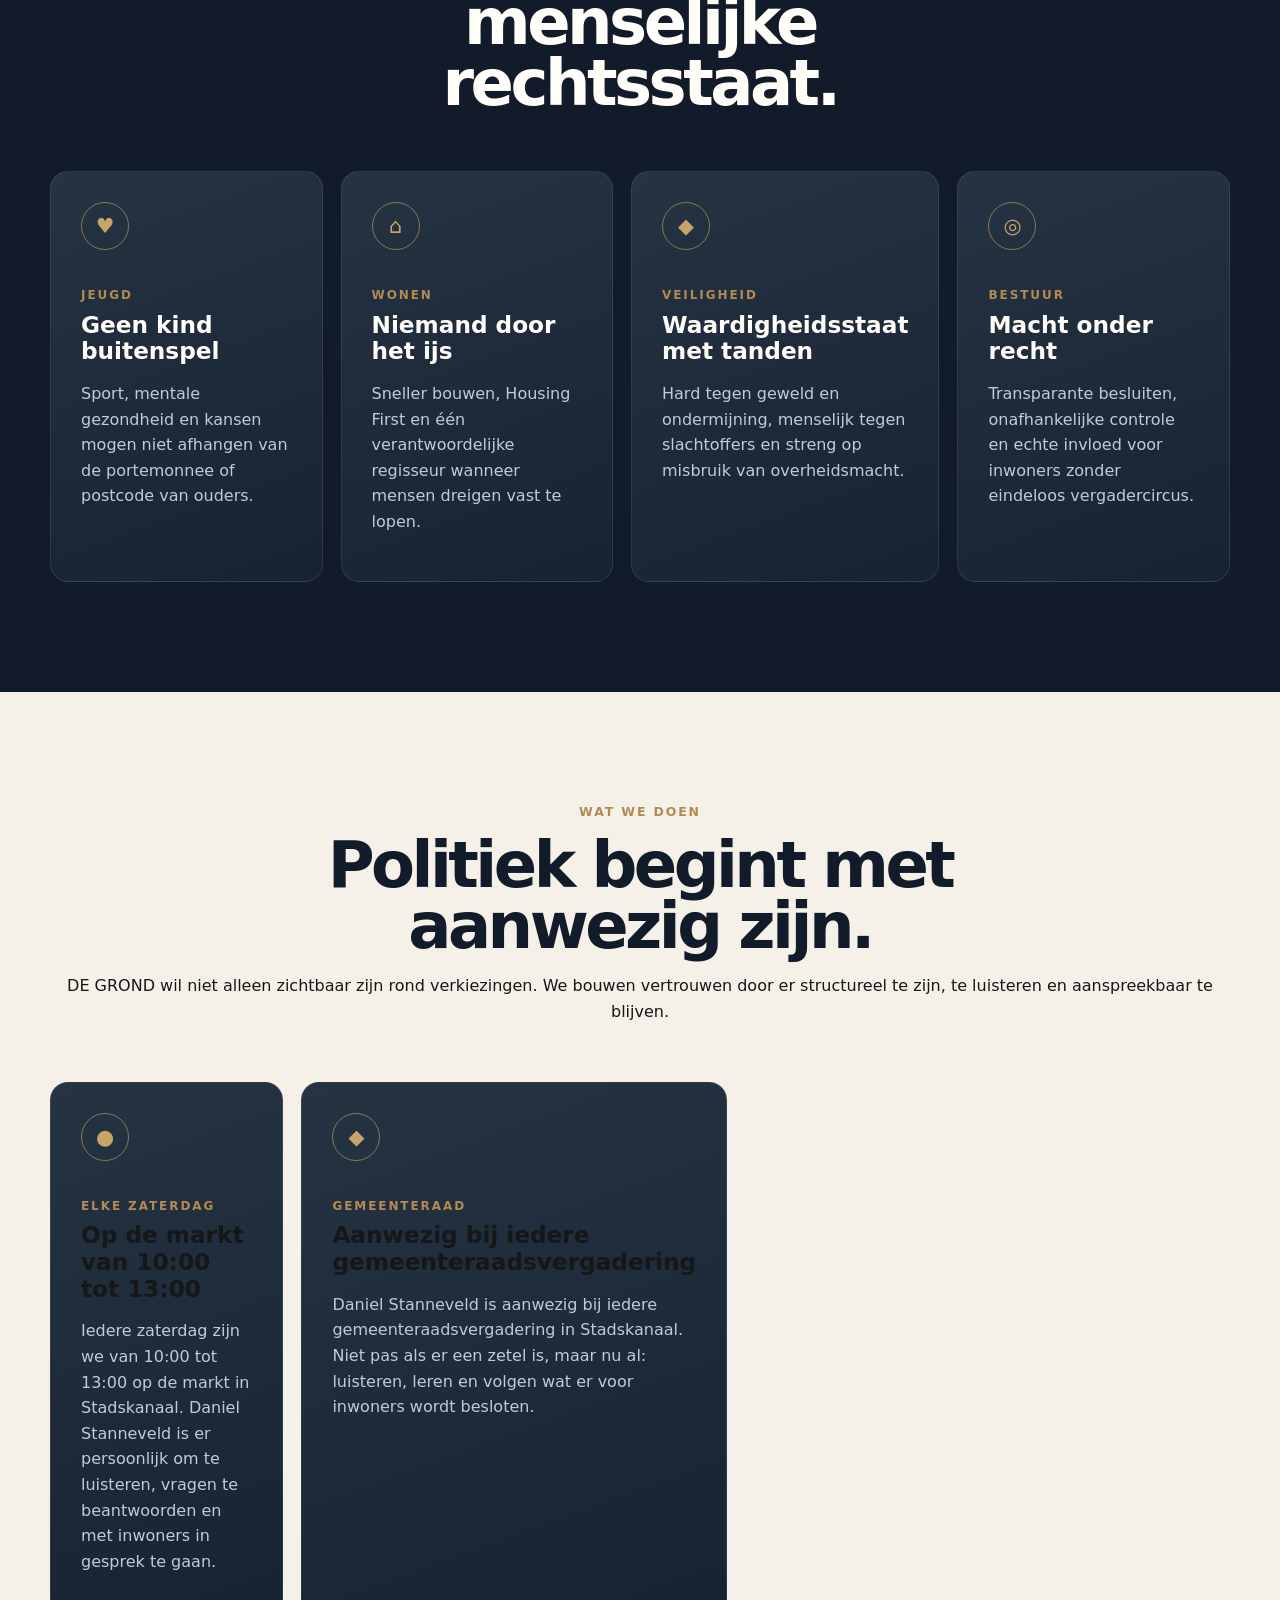
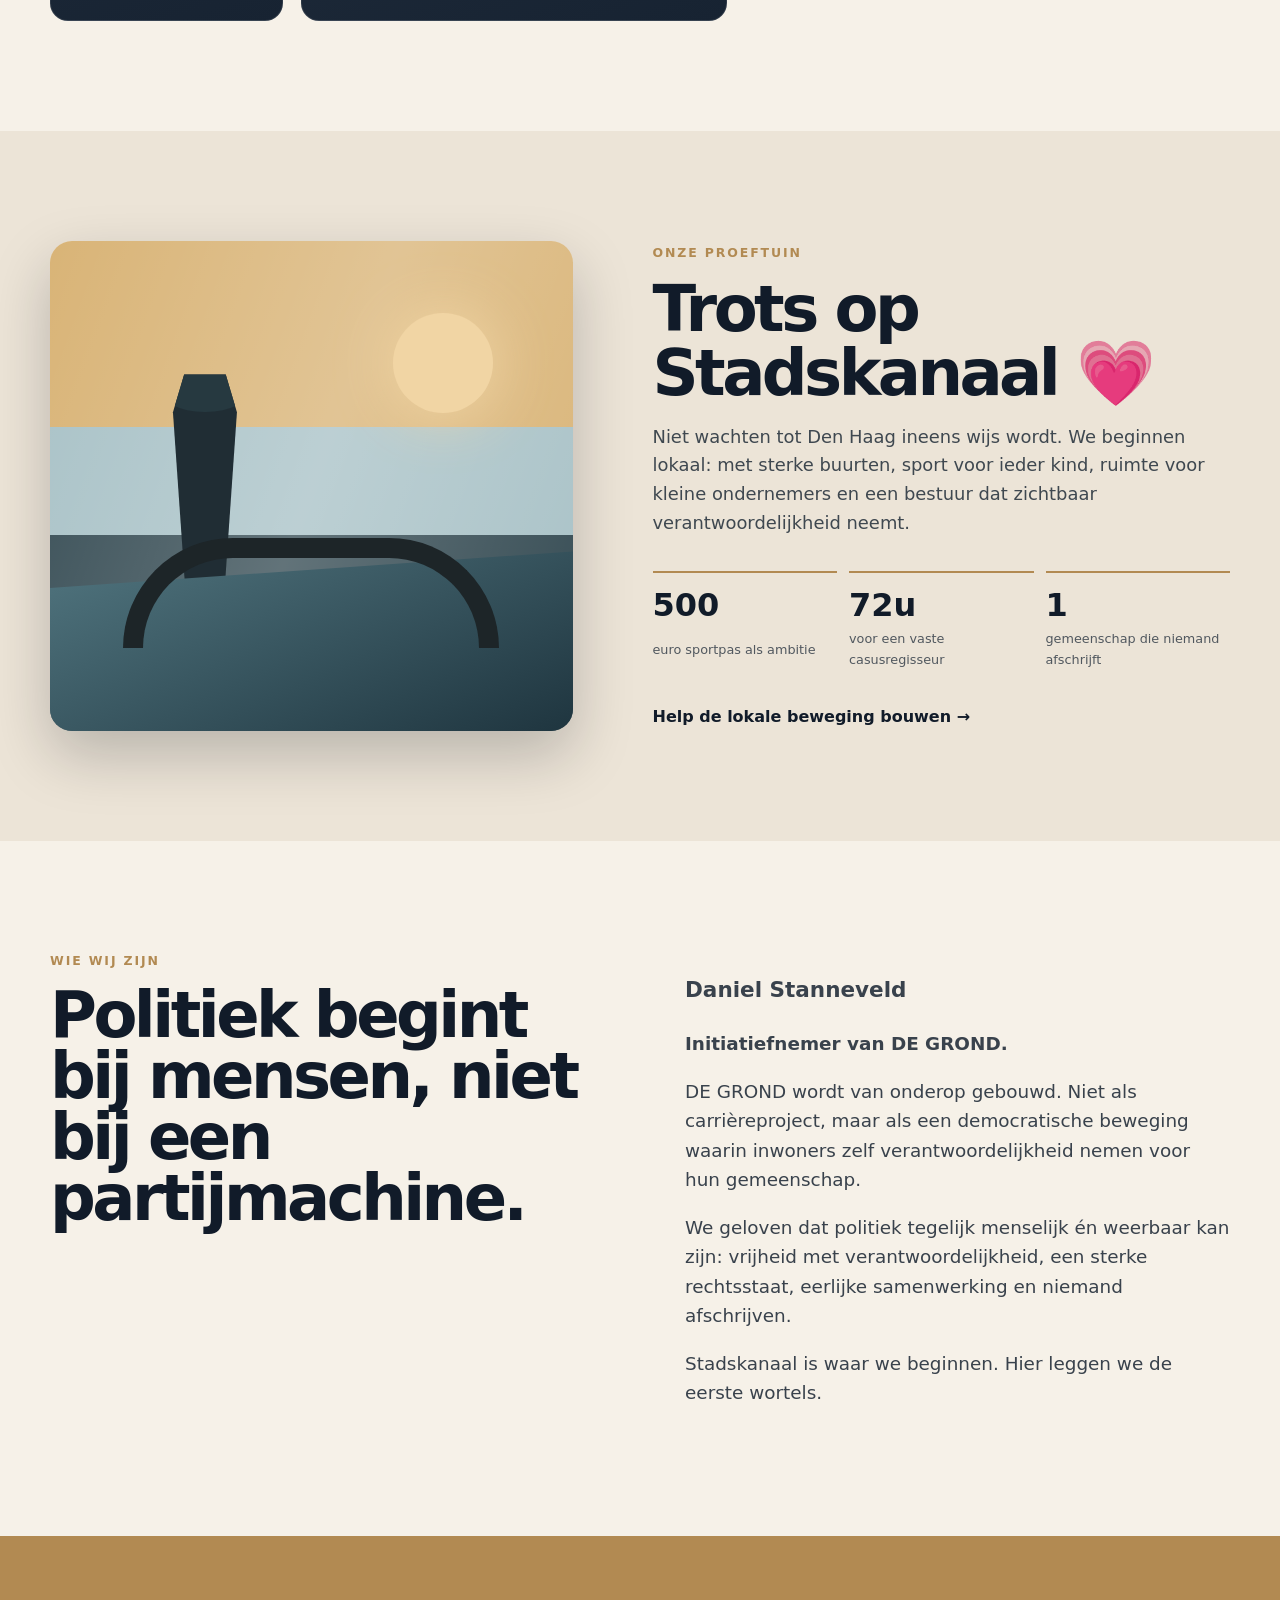
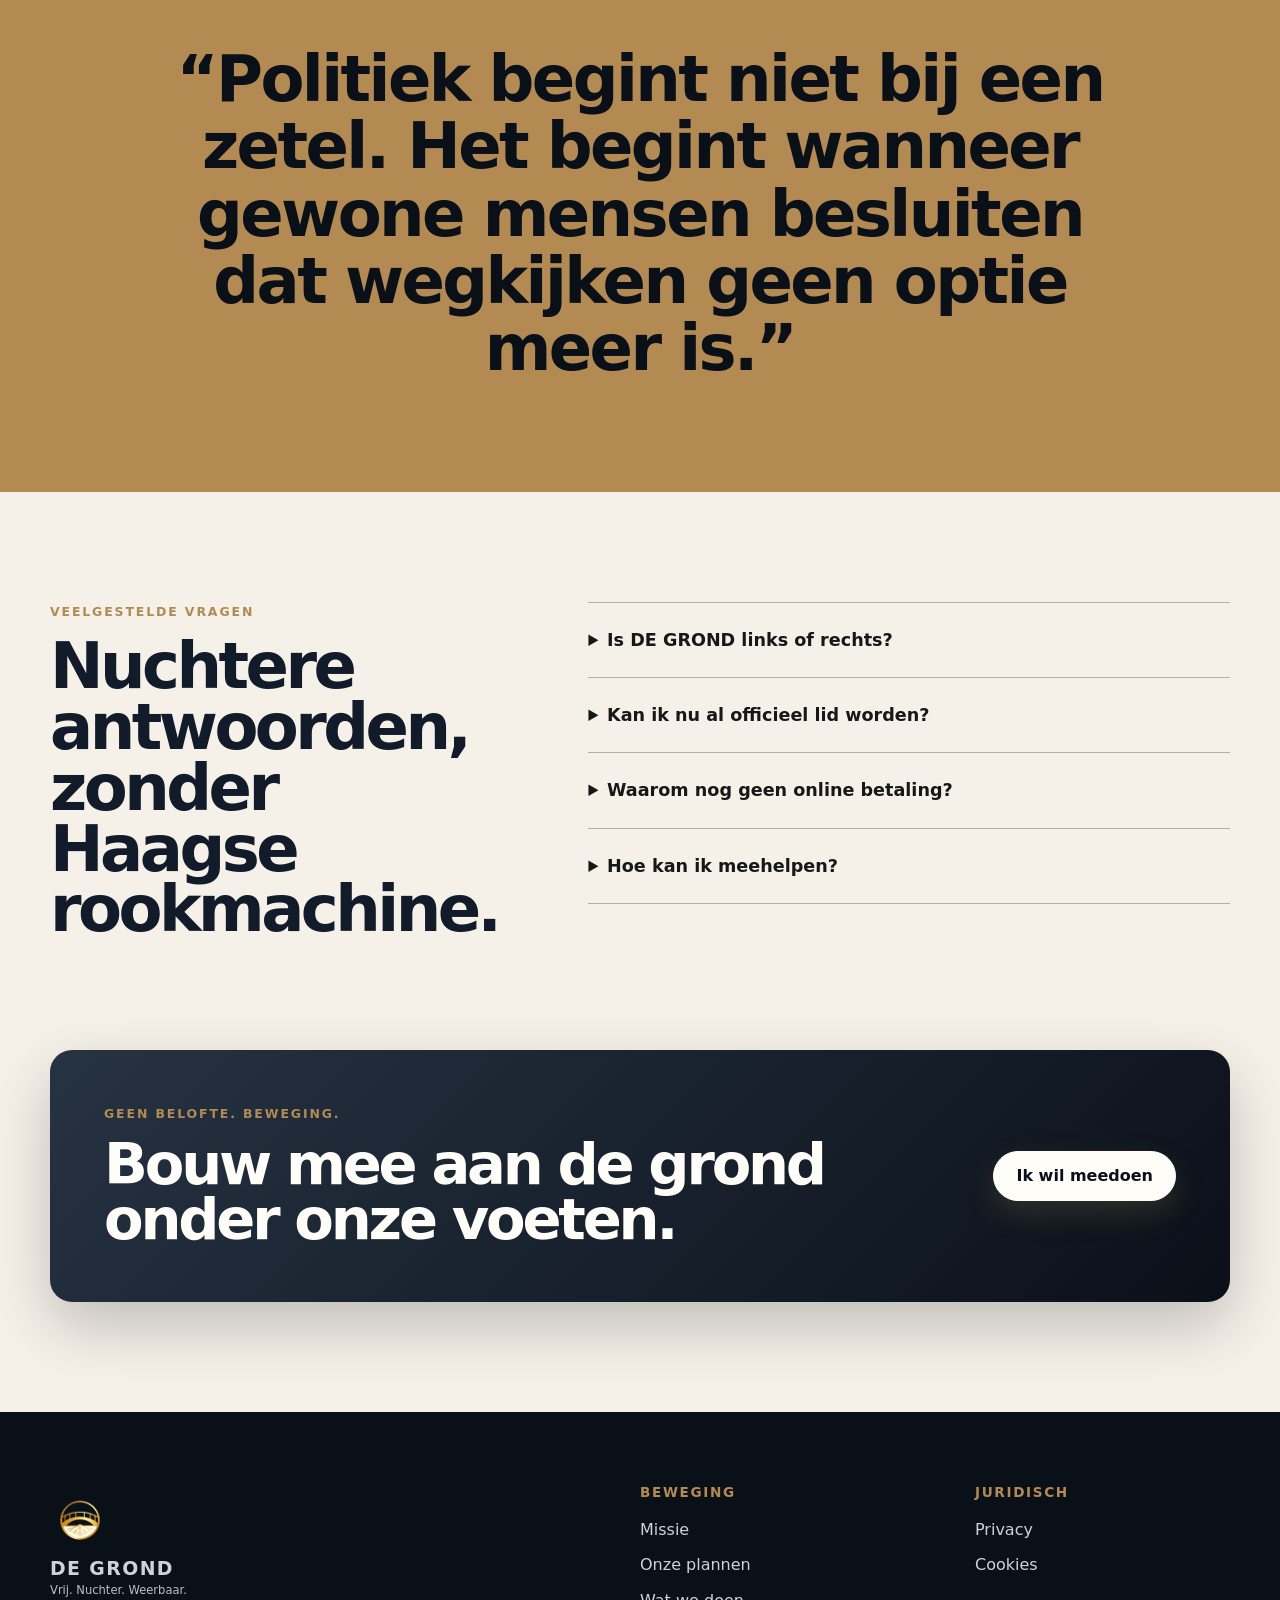
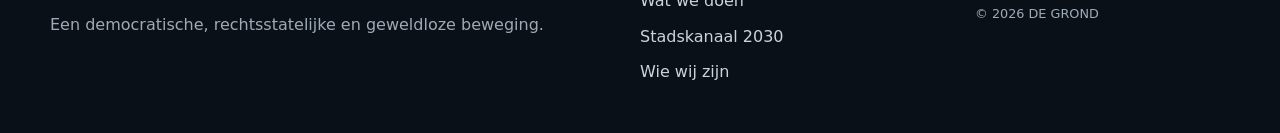
==== commit 630b6888: "Update index.html" ====
--- a/index.html
+++ b/index.html
@@ -48,6 +48,7 @@
 <nav aria-label="Hoofdnavigatie" class="site-nav" id="site-menu">
 <a data-edit-key="nav-missie" data-edit-label="Menu: Missie" href="#missie">Missie</a>
 <a data-edit-key="nav-plannen" data-edit-label="Menu: Onze plannen" href="#speerpunten">Onze plannen</a>
+<a data-edit-key="nav-doen" data-edit-label="Menu: Wat we doen" href="#wat-we-doen">Wat we doen</a>
 <a data-edit-key="nav-stadskanaal" data-edit-label="Menu: Stadskanaal 2030" href="#stadskanaal">Stadskanaal 2030</a>
 <a data-edit-key="nav-wie" data-edit-label="Menu: Wie wij zijn" href="#wie-wij-zijn">Wie wij zijn</a>
 <a data-edit-key="nav-vragen" data-edit-label="Menu: Vragen" href="#vragen">Vragen</a>
@@ -144,6 +145,35 @@
 <p class="card-kicker" data-edit-key="plan-4-kicker" data-edit-label="Plan 4 — thema">Bestuur</p>
 <h3 data-edit-key="plan-4-title" data-edit-label="Plan 4 — titel">Macht onder recht</h3>
 <p data-edit-key="plan-4-body" data-edit-label="Plan 4 — uitleg">Transparante besluiten, onafhankelijke controle en echte invloed voor inwoners zonder eindeloos vergadercircus.</p>
+</article>
+</div>
+</div>
+</section>
+<section class="section" data-edit-group="Wat we doen" id="wat-we-doen">
+<div class="container">
+<div class="section-heading centered reveal">
+<p class="eyebrow" data-edit-key="doing-eyebrow" data-edit-label="Wat we doen — kleine titel">Wat we doen</p>
+<h2 data-edit-key="doing-title" data-edit-label="Wat we doen — titel">Politiek begint met aanwezig zijn.</h2>
+<p data-edit-key="doing-intro" data-edit-label="Wat we doen — intro">
+DE GROND wil niet alleen zichtbaar zijn rond verkiezingen. We bouwen vertrouwen door er structureel te zijn, te luisteren en aanspreekbaar te blijven.
+</p>
+</div>
+<div class="card-grid">
+<article class="policy-card reveal">
+<span aria-hidden="true" class="card-icon">●</span>
+<p class="card-kicker" data-edit-key="doing-1-kicker" data-edit-label="Wat we doen 1 — thema">Elke zaterdag</p>
+<h3 data-edit-key="doing-1-title" data-edit-label="Wat we doen 1 — titel">Op de markt van 10:00 tot 13:00</h3>
+<p data-edit-key="doing-1-body" data-edit-label="Wat we doen 1 — uitleg">
+Iedere zaterdag zijn we van 10:00 tot 13:00 op de markt in Stadskanaal. Daniel Stanneveld is er persoonlijk om te luisteren, vragen te beantwoorden en met inwoners in gesprek te gaan.
+</p>
+</article>
+<article class="policy-card reveal">
+<span aria-hidden="true" class="card-icon">◆</span>
+<p class="card-kicker" data-edit-key="doing-2-kicker" data-edit-label="Wat we doen 2 — thema">Gemeenteraad</p>
+<h3 data-edit-key="doing-2-title" data-edit-label="Wat we doen 2 — titel">Aanwezig bij iedere gemeenteraadsvergadering</h3>
+<p data-edit-key="doing-2-body" data-edit-label="Wat we doen 2 — uitleg">
+Daniel Stanneveld is aanwezig bij iedere gemeenteraadsvergadering in Stadskanaal. Niet pas als er een zetel is, maar nu al: luisteren, leren en volgen wat er voor inwoners wordt besloten.
+</p>
 </article>
 </div>
 </div>
@@ -269,6 +299,7 @@
 <h3>Beweging</h3>
 <a data-edit-key="nav-missie" href="#missie">Missie</a>
 <a data-edit-key="nav-plannen" href="#speerpunten">Onze plannen</a>
+<a data-edit-key="nav-doen" href="#wat-we-doen">Wat we doen</a>
 <a data-edit-key="nav-stadskanaal" href="#stadskanaal">Stadskanaal 2030</a>
 <a data-edit-key="nav-wie" href="#wie-wij-zijn">Wie wij zijn</a>
 </div>
